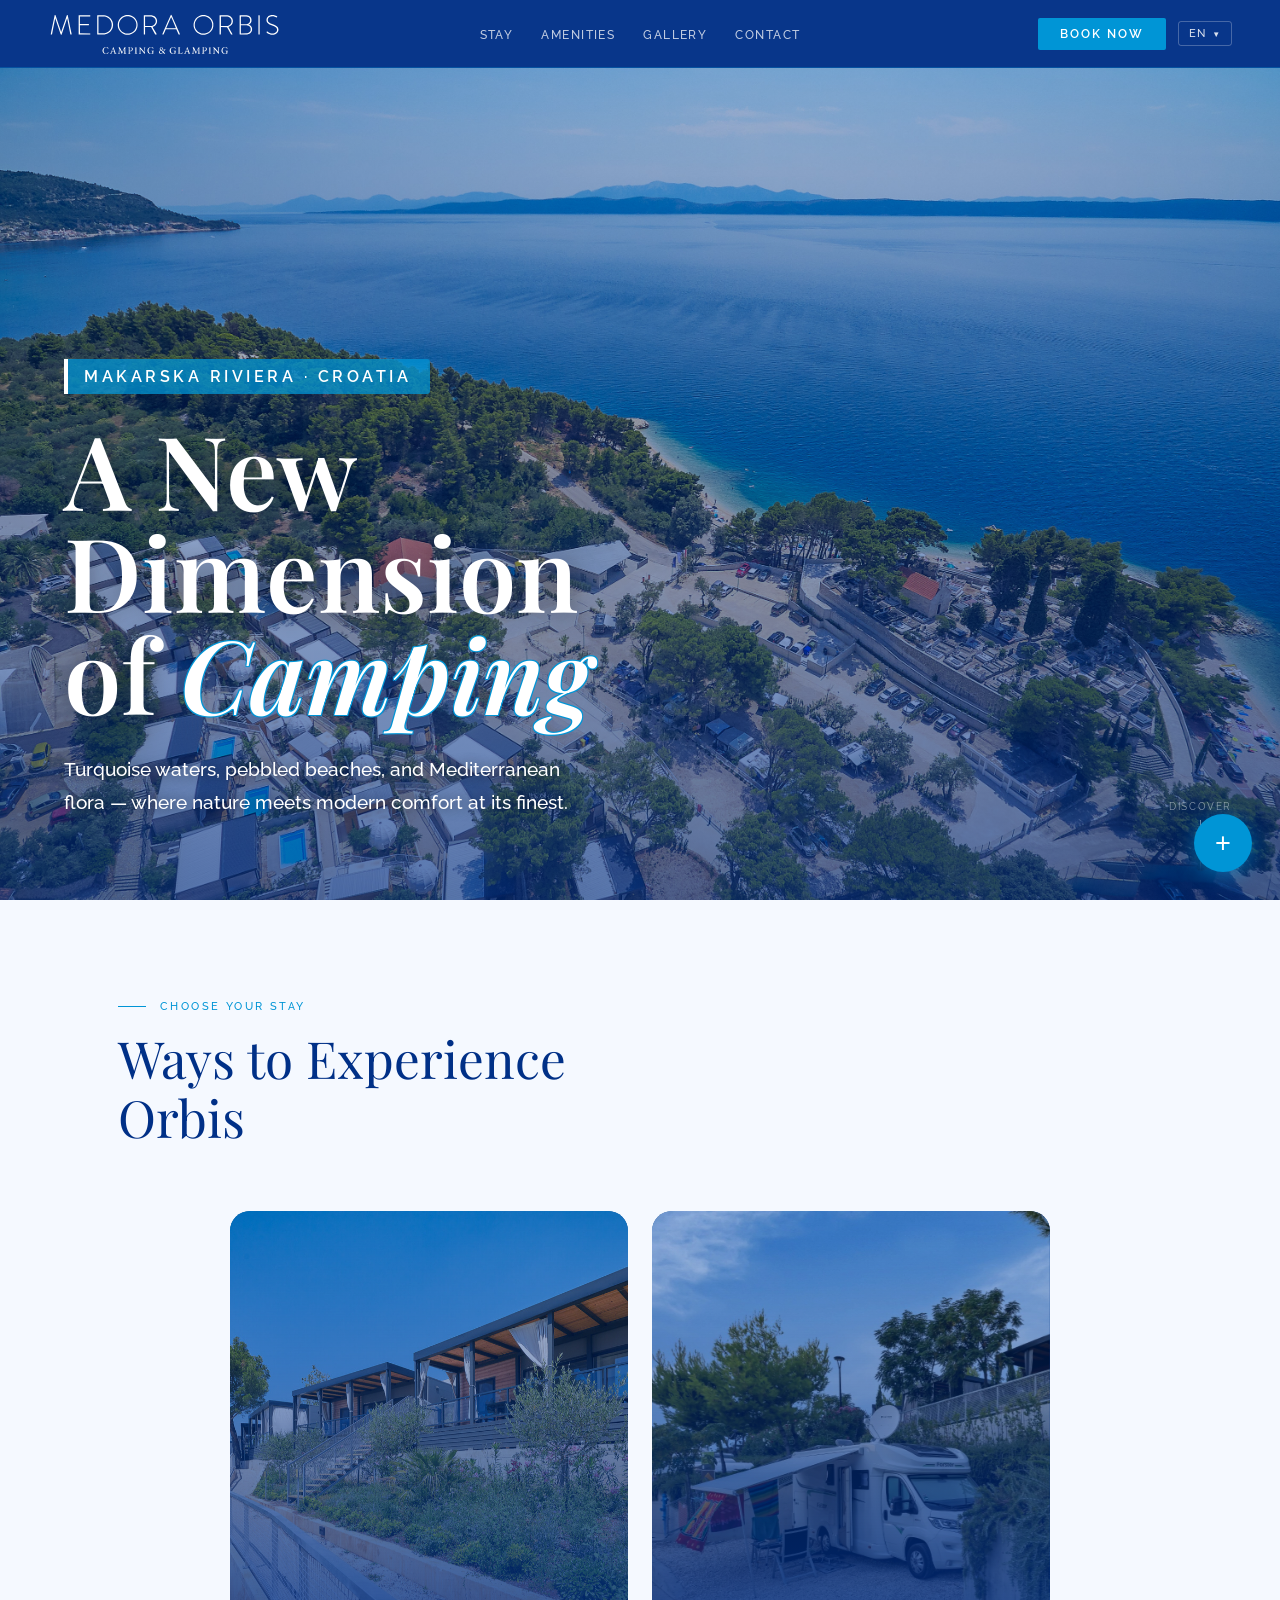
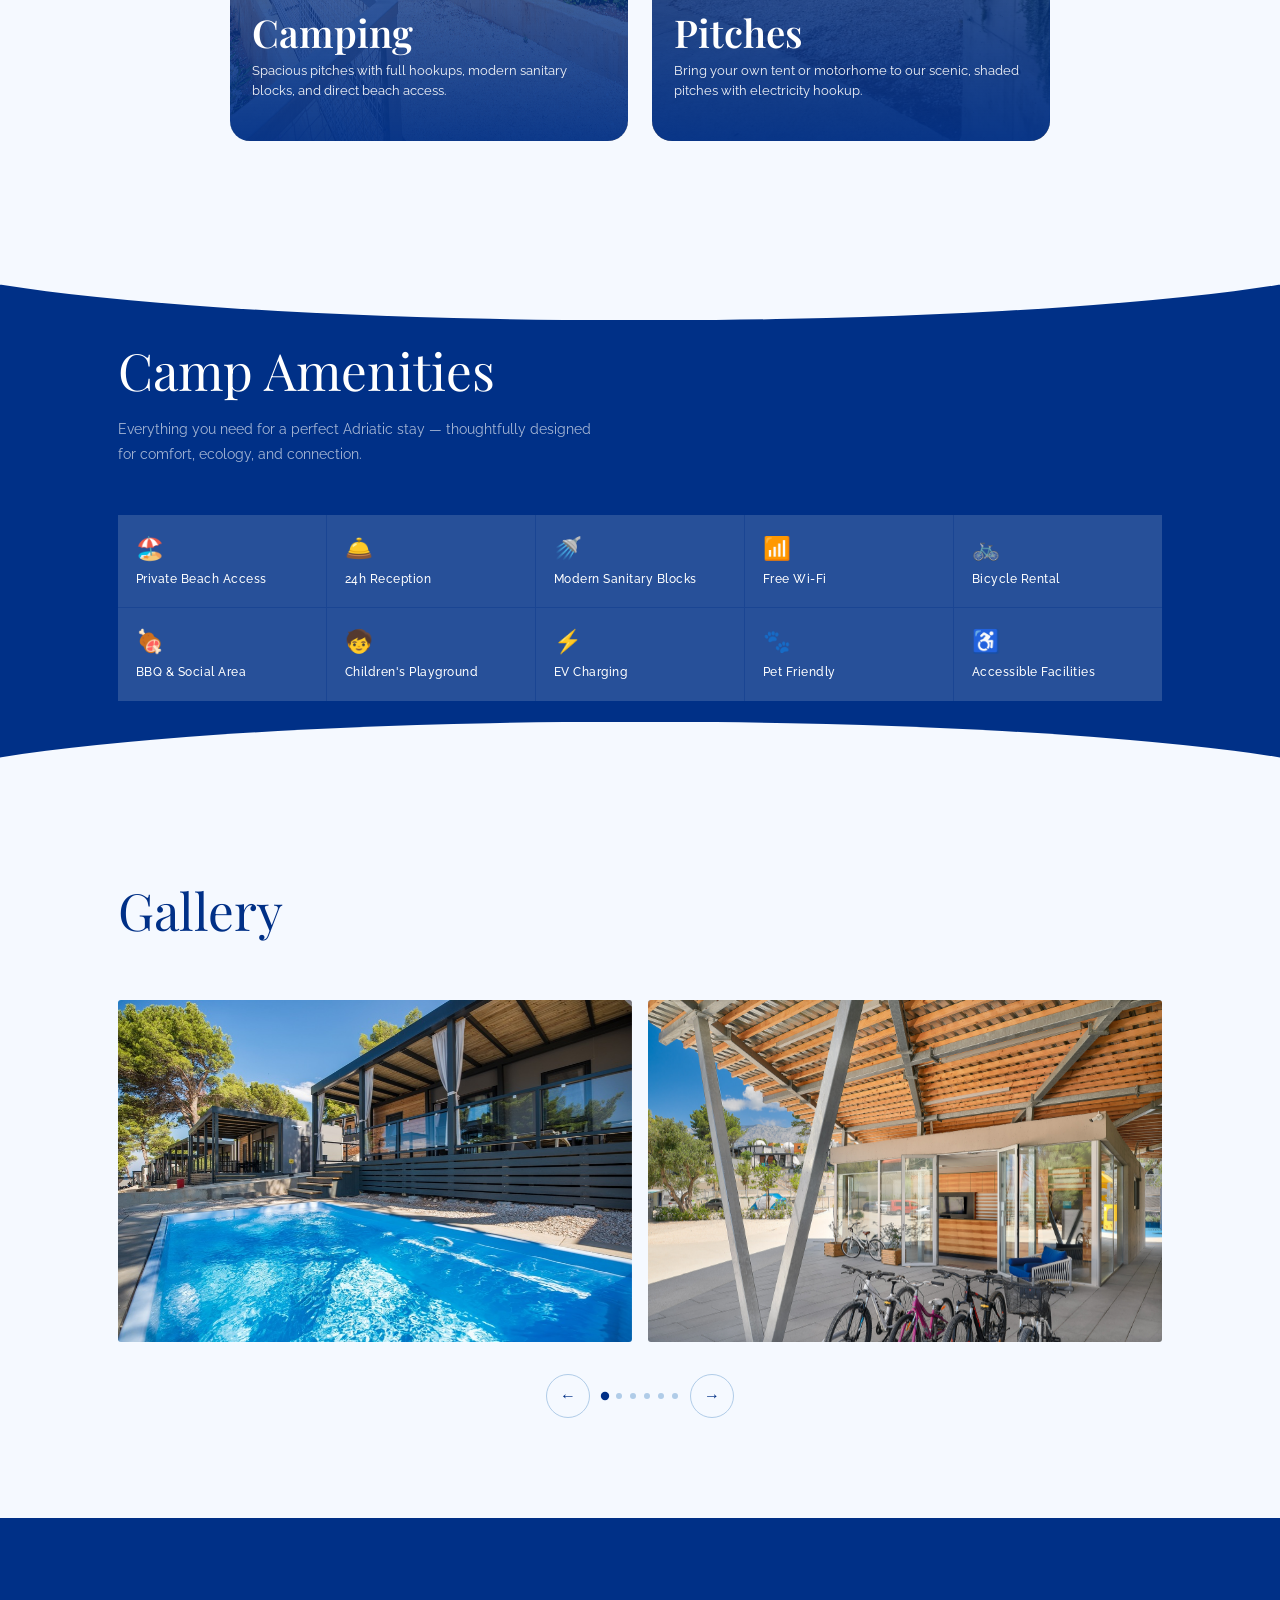
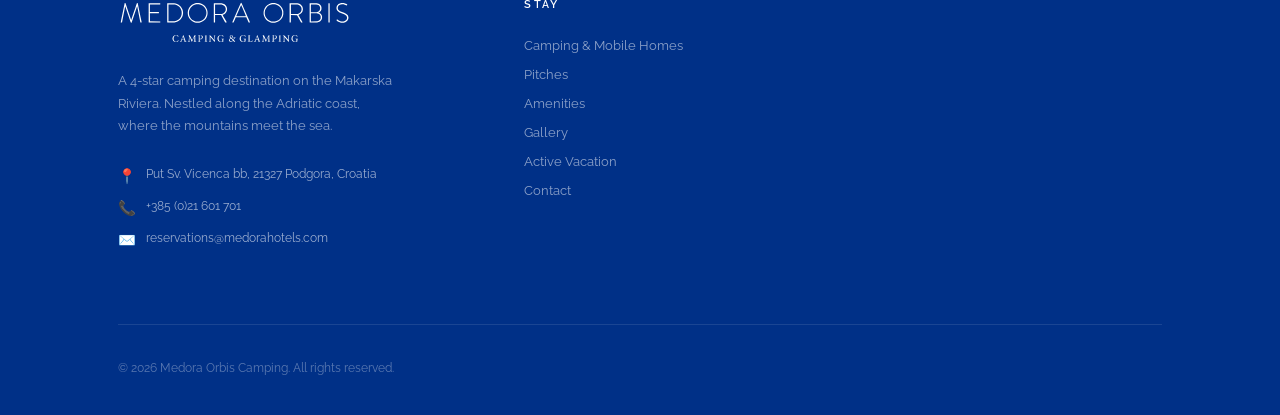
==== index.html @ 996d93a2 "final 6.6" ====
<!DOCTYPE html>
<html lang="en">
<head>
<meta charset="UTF-8">
<meta name="viewport" content="width=device-width, initial-scale=1.0">
<meta name="description" content="4-star campsite on the Makarska Riviera, Podgora, Croatia. Beach access, modern facilities and stunning Adriatic views.">
<link rel="icon" href="favicon.ico" type="image/x-icon">
<title>Medora Orbis Camping 4★</title>
<link rel="preconnect" href="https://fonts.googleapis.com">
<link href="https://fonts.googleapis.com/css2?family=Playfair+Display:ital,wght@0,400;0,600;1,400;1,600&family=Raleway:wght@300;400;500;600&display=swap" rel="stylesheet">
<style>
:root{--lb:#0095d6;--cb:#003087;--ww:#f5f9ff;}
*,*::before,*::after{box-sizing:border-box;margin:0;padding:0;}
html{scroll-behavior:smooth;}
body{font-family:'Raleway',sans-serif;background:var(--ww);color:var(--cb);overflow-x:hidden;}
nav{position:fixed;top:0;left:0;right:0;z-index:100;background:rgba(0,48,135,.97);backdrop-filter:blur(12px);display:flex;align-items:center;justify-content:space-between;padding:0 48px;height:68px;border-bottom:1px solid rgba(0,149,214,.3);}
.nav-logo{text-decoration:none;display:flex;align-items:center;}.nav-logo-img{height:48px;width:auto;display:block;filter:brightness(0) invert(1);}
@media(max-width:768px){.nav-logo-img{height:36px;}}

.nav-links{display:flex;gap:28px;list-style:none;position:absolute;left:50%;transform:translateX(-50%);}
.nav-links a{font-size:.75rem;font-weight:500;letter-spacing:.12em;text-transform:uppercase;color:rgba(255,255,255,.75);text-decoration:none;transition:color .2s;}
.nav-links a:hover{color:#fff;}
.nav-right{display:flex;align-items:center;gap:12px;}
.btn-book{background:var(--lb);color:#fff;font-family:'Raleway',sans-serif;font-size:.72rem;font-weight:600;letter-spacing:.18em;text-transform:uppercase;border:none;padding:9px 22px;border-radius:2px;cursor:pointer;transition:background .2s;text-decoration:none;display:inline-block;}
.btn-book:hover{background:#007ab5;}
.lang-drop{position:relative;}
.lang-btn{display:flex;align-items:center;gap:6px;background:none;border:1px solid rgba(255,255,255,.25);color:rgba(255,255,255,.85);font-family:'Raleway',sans-serif;font-size:11px;font-weight:500;letter-spacing:.08em;padding:5px 10px;border-radius:3px;cursor:pointer;transition:all .2s;}
.lang-btn:hover,.lang-drop.open .lang-btn{background:rgba(0,149,214,.2);border-color:rgba(0,149,214,.6);color:#fff;}
.lang-btn .arrow{font-size:8px;transition:transform .2s;display:inline-block;}
.lang-drop.open .lang-btn .arrow{transform:rotate(180deg);}
.lang-menu{position:absolute;top:calc(100% + 8px);right:0;background:rgba(0,48,135,.98);border:1px solid rgba(0,149,214,.25);border-radius:4px;min-width:100px;overflow:hidden;opacity:0;pointer-events:none;transform:translateY(-6px);transition:opacity .2s,transform .2s;z-index:200;}
.lang-drop.open .lang-menu{opacity:1;pointer-events:all;transform:translateY(0);}
.lang-opt{display:block;width:100%;padding:9px 14px;background:none;border:none;color:rgba(255,255,255,.7);font-family:'Raleway',sans-serif;font-size:12px;cursor:pointer;text-align:left;letter-spacing:.06em;}
.lang-opt:hover{background:rgba(0,149,214,.15);color:#fff;}
.lang-opt.active{color:#fff;font-weight:600;}
.hero{position:relative;height:calc(100vh - 68px);min-height:500px;margin-top:68px;overflow:hidden;display:flex;align-items:flex-end;padding-bottom:80px;}
.hero-bg{position:absolute;inset:0;background:linear-gradient(to bottom,rgba(0,48,135,.2),rgba(0,48,135,.65)),url('images/hero.jpg') center/cover no-repeat;}
.hero-content{position:relative;max-width:900px;padding:0 64px;}
.hero-tag{display:inline-block;font-size:1rem;font-weight:600;letter-spacing:.22em;text-transform:uppercase;color:#fff;margin-bottom:24px;background:rgba(0,149,214,.75);padding:8px 18px 8px 16px;border-left:4px solid #fff;border-radius:0 3px 3px 0;text-shadow:none;}
.hero h1{font-family:'Playfair Display',serif;font-size:clamp(3.8rem,8vw,7.5rem);font-weight:600;line-height:1.0;color:#fff;margin-bottom:28px;text-shadow:0 2px 24px rgba(0,0,0,.4);}
.hero h1 em{font-style:italic;color:#fff;-webkit-text-stroke:0;text-shadow:-1px -1px 0 #0095d6,1px -1px 0 #0095d6,-1px 1px 0 #0095d6,1px 1px 0 #0095d6;}
.hero-sub{font-size:1.2rem;font-weight:500;color:#fff;max-width:520px;line-height:1.75;text-shadow:0 1px 12px rgba(0,0,0,.5);}
.scroll-hint{position:absolute;bottom:28px;right:48px;display:flex;flex-direction:column;align-items:center;gap:8px;color:rgba(255,255,255,.5);font-size:.62rem;letter-spacing:.16em;text-transform:uppercase;}
.scroll-hint::after{content:'';width:1px;height:52px;background:linear-gradient(to bottom,rgba(255,255,255,.5),transparent);animation:sl 1.8s ease-in-out infinite;}
@keyframes sl{0%,100%{opacity:.5;}50%{opacity:1;}}
section{padding:100px 0;}
.container{max-width:1140px;margin:0 auto;padding:0 48px;}
.sec-lbl{font-size:.68rem;font-weight:500;letter-spacing:.22em;text-transform:uppercase;color:var(--lb);margin-bottom:16px;display:flex;align-items:center;gap:14px;}
.sec-lbl::before{content:'';width:28px;height:1px;background:var(--lb);flex-shrink:0;}
.sec-title{font-family:'Playfair Display',serif;font-size:clamp(2rem,4vw,3.2rem);font-weight:300;line-height:1.15;color:var(--cb);margin-bottom:12px;}
.options-section{background:var(--ww);}
.options-intro{max-width:520px;margin-bottom:64px;}
.options-grid{display:grid;grid-template-columns:repeat(2,1fr);gap:24px;max-width:820px;margin:0 auto;}
.option-card{position:relative;aspect-ratio:3/4;overflow:hidden;cursor:pointer;text-decoration:none;display:block;border-radius:20px;background:linear-gradient(145deg,#1a4a8a,#003087);}
.option-card img{width:100%;height:100%;object-fit:cover;transition:transform .7s;display:block;position:absolute;inset:0;transform:translateZ(0);will-change:transform;-webkit-backface-visibility:hidden;backface-visibility:hidden;image-rendering:auto;}
.option-card:hover img{transform:scale(1.06);}
.option-overlay{position:absolute;inset:0;background:linear-gradient(to top,rgba(0,48,135,.95) 0%,rgba(0,48,135,.6) 50%,rgba(0,48,135,.2) 100%);display:flex;flex-direction:column;justify-content:flex-end;padding:28px 22px;border-radius:20px;}
.option-card:hover .option-overlay{background:linear-gradient(to top,rgba(0,48,135,.96) 0%,rgba(0,48,135,.55) 55%,rgba(0,48,135,.2) 100%);}
.option-name{font-family:'Playfair Display',serif;font-size:clamp(1.6rem,5vw,2.4rem);font-weight:600;color:#fff;line-height:1.1;margin-bottom:8px;}
.option-desc{font-size:clamp(.75rem,.82rem + .1vw,.82rem);font-weight:400;color:rgba(255,255,255,.95);line-height:1.5;margin-bottom:0;}
.option-link{display:inline-flex;align-items:center;gap:10px;font-size:.68rem;font-weight:600;letter-spacing:.16em;text-transform:uppercase;color:var(--lb);transform:translateY(6px);opacity:0;transition:opacity .3s,transform .3s;}
.option-link::after{content:'→';}
.option-card:hover .option-link{opacity:1;transform:translateY(0);}
.am-sec{background:var(--cb);position:relative;overflow:hidden;padding:100px 0;}
.am-sec::before{content:'';position:absolute;top:-1px;left:0;right:0;height:80px;background:var(--ww);clip-path:ellipse(60% 100% at 50% 0%);}
.am-sec::after{content:'';position:absolute;bottom:-1px;left:0;right:0;height:80px;background:var(--ww);clip-path:ellipse(60% 100% at 50% 100%);}
.am-inner{position:relative;z-index:1;}
.am-inner .sec-lbl{color:var(--lb);}
.am-inner .sec-lbl::before{background:var(--lb);}
.am-inner .sec-title{color:#fff;}
.am-lead{font-size:.9rem;color:rgba(255,255,255,.65);line-height:1.75;max-width:480px;margin-top:16px;margin-bottom:48px;}
.am-grid{display:grid;grid-template-columns:repeat(5,1fr);gap:1px;background:rgba(255,255,255,.1);}
.am-item{background:rgba(255,255,255,.06);padding:20px 18px;display:flex;flex-direction:column;gap:8px;transition:background .2s;}
.am-item:hover{background:rgba(255,255,255,.12);}
.am-icon{font-size:1.4rem;}
.am-name{font-size:.78rem;font-weight:500;color:#fff;letter-spacing:.04em;line-height:1.4;}
.am-detail{font-size:.68rem;color:rgba(255,255,255,.5);line-height:1.5;}
.gal-sec{background:var(--ww);padding-top:80px;}
.gal-header{display:flex;align-items:flex-end;justify-content:space-between;margin-bottom:48px;}
.btn-gal{display:inline-flex;align-items:center;gap:10px;font-size:.72rem;font-weight:500;letter-spacing:.14em;text-transform:uppercase;color:var(--lb);text-decoration:none;border-bottom:1px solid var(--lb);padding-bottom:4px;transition:color .2s,border-color .2s;white-space:nowrap;}
.btn-gal:hover{color:var(--cb);border-color:var(--cb);}
.car-outer{position:relative;}
.car-wrap{overflow:hidden;cursor:grab;user-select:none;}
.car-wrap.dragging{cursor:grabbing;}
.car-track{display:flex;gap:16px;transition:transform .55s cubic-bezier(.25,.46,.45,.94);}
.car-track.no-tr{transition:none;}
@media(max-width:900px){.car-wrap{overflow-x:auto;overflow-y:hidden;scroll-snap-type:x mandatory;-webkit-overflow-scrolling:touch;scrollbar-width:none;cursor:default;}.car-wrap::-webkit-scrollbar{display:none;}.car-track{transform:none!important;transition:none!important;}.car-slide{scroll-snap-align:start;scroll-snap-stop:always;}}
.car-slide{flex:0 0 calc(50% - 8px);aspect-ratio:3/2;overflow:hidden;border-radius:3px;cursor:pointer;position:relative;flex-shrink:0;transform:translateZ(0);-webkit-backface-visibility:hidden;}
.car-slide img{width:100%;height:100%;object-fit:cover;display:block;transition:transform .5s;pointer-events:none;transform:translateZ(0);will-change:transform;-webkit-backface-visibility:hidden;backface-visibility:hidden;image-rendering:auto;}
.car-slide:hover img{transform:scale(1.05);}
.slide-hover{position:absolute;inset:0;background:rgba(0,48,135,.4);display:flex;align-items:center;justify-content:center;opacity:0;transition:opacity .3s;}
.slide-hover-icon{width:52px;height:52px;border-radius:50%;background:rgba(255,255,255,.15);border:1px solid rgba(255,255,255,.4);display:flex;align-items:center;justify-content:center;font-size:1.5rem;color:#fff;}
.car-slide:hover .slide-hover{opacity:1;}
.car-ctrls{display:flex;align-items:center;gap:12px;margin-top:32px;justify-content:center;}
.car-btn{width:44px;height:44px;border-radius:50%;border:1px solid #b0cce8;background:transparent;cursor:pointer;display:flex;align-items:center;justify-content:center;font-size:1rem;color:var(--cb);transition:background .2s,border-color .2s;}
.car-btn:hover{background:var(--cb);color:#fff;border-color:var(--cb);}
.car-dots{display:flex;gap:8px;align-items:center;}
.car-dot{width:6px;height:6px;border-radius:50%;background:#b0cce8;border:none;cursor:pointer;transition:background .2s,transform .2s;padding:0;}
.car-dot.active{background:var(--cb);transform:scale(1.4);}
.lightbox{position:fixed;inset:0;z-index:300;background:rgba(5,15,40,.96);display:flex;align-items:center;justify-content:center;opacity:0;pointer-events:none;transition:opacity .3s;}
.lightbox.open{opacity:1;pointer-events:all;}
.lb-img{max-width:90vw;max-height:88vh;object-fit:contain;border-radius:3px;display:block;transform:scale(.95);transition:transform .3s;}
.lightbox.open .lb-img{transform:scale(1);}
.lb-close{position:absolute;top:24px;right:28px;background:none;border:none;color:rgba(255,255,255,.7);font-size:2rem;cursor:pointer;line-height:1;transition:color .2s;z-index:1;}
.lb-close:hover{color:#fff;}
.lb-nav{position:fixed;top:0;left:0;right:0;z-index:100;background:rgba(0,48,135,.97);backdrop-filter:blur(12px);display:flex;align-items:center;justify-content:space-between;padding:0 48px;height:68px;border-bottom:1px solid rgba(0,149,214,.3);}
.lb-nav:hover{background:rgba(255,255,255,.2);}
.lb-prev{left:24px;}
.lb-next{right:24px;}
footer{background:var(--cb);color:rgba(255,255,255,.65);padding:80px 0 40px;}
.f-grid{display:grid;grid-template-columns:2fr 1fr 1fr 1fr;gap:56px;margin-bottom:64px;}
.f-brand .nav-logo{display:inline-block;margin-bottom:20px;}
.f-about{font-size:.8rem;line-height:1.75;color:rgba(255,255,255,.55);margin-bottom:28px;max-width:280px;}
.f-contact{display:flex;align-items:flex-start;gap:10px;font-size:.78rem;color:rgba(255,255,255,.6);margin-bottom:10px;line-height:1.5;}
.f-contact span{color:var(--lb);font-size:.9rem;}
.f-col-title{font-size:.68rem;font-weight:600;letter-spacing:.2em;text-transform:uppercase;color:#fff;margin-bottom:24px;}
.f-links{list-style:none;display:flex;flex-direction:column;gap:10px;}
.f-links a{font-size:.8rem;color:rgba(255,255,255,.55);text-decoration:none;transition:color .2s;}
.f-links a:hover{color:#fff;}
.f-divider{border:none;border-top:1px solid rgba(255,255,255,.1);margin-bottom:36px;}
.f-bottom{display:flex;align-items:center;justify-content:space-between;flex-wrap:wrap;gap:16px;}
.f-bottom p{font-size:.72rem;color:rgba(255,255,255,.35);}
.f-rating{display:flex;align-items:center;gap:8px;font-size:.72rem;color:rgba(255,255,255,.4);}
.f-rating .stars{color:var(--lb);letter-spacing:2px;}
@media(max-width:900px){nav{padding:0 24px;}.nav-links{display:none;}.hero-content{padding:0 32px;}.container{padding:0 24px;}.options-grid{grid-template-columns:1fr;gap:12px;}.option-card{aspect-ratio:4/3;}.option-overlay{padding:20px 18px;}.option-name{font-size:1.8rem;margin-bottom:6px;}.option-desc{font-size:.78rem;line-height:1.45;}.am-grid{grid-template-columns:repeat(2,1fr);}.f-grid{grid-template-columns:1fr 1fr;gap:40px;}.car-slide{flex:0 0 calc(50% - 8px);}}
@media(max-width:600px){.am-grid{grid-template-columns:repeat(2,1fr);}.f-grid{grid-template-columns:1fr;}.car-slide{flex:0 0 calc(100% - 0px);scroll-snap-align:start;}.gal-header{flex-direction:column;align-items:flex-start;gap:16px;}}
.fab-wrap{position:fixed;bottom:28px;right:28px;z-index:9999;display:flex;flex-direction:column;align-items:flex-end;gap:12px;}
.fab-actions{display:flex;flex-direction:column;gap:10px;align-items:flex-end;opacity:0;pointer-events:none;transform:translateY(10px);transition:opacity .25s,transform .25s;}
.fab-wrap.open .fab-actions{opacity:1;pointer-events:all;transform:translateY(0);}
.fab-action{display:flex;align-items:center;gap:10px;text-decoration:none;}
.fab-action-label{background:rgba(0,48,135,.95);color:#fff;font-family:'Raleway',sans-serif;font-size:.75rem;font-weight:500;letter-spacing:.06em;padding:7px 16px;border-radius:20px;white-space:nowrap;box-shadow:0 2px 12px rgba(0,0,0,.25);}
.fab-action-icon{width:46px;height:46px;border-radius:50%;display:flex;align-items:center;justify-content:center;font-size:1.2rem;box-shadow:0 2px 12px rgba(0,0,0,.3);flex-shrink:0;}
.fab-main{width:58px;height:58px;border-radius:50%;background:#0095d6;color:#fff;border:none;font-size:1.7rem;line-height:1;display:flex;align-items:center;justify-content:center;box-shadow:0 4px 20px rgba(0,149,214,.55);cursor:pointer;transition:background .2s,transform .2s;}
.fab-wrap.open .fab-main{background:#003087;transform:rotate(45deg);}
@media(max-width:480px){
  nav{padding:0 12px;height:52px;}
  .nav-logo-img{height:28px;}
  .btn-book-nav{font-size:.6rem;padding:6px 10px;letter-spacing:.06em;}
  .lang-btn{font-size:10px;padding:4px 6px;gap:4px;}
  .page-hero{margin-top:52px;}
  .option-card{aspect-ratio:3/2;}
  .option-overlay{padding:16px 14px;}
  .option-name{font-size:1.5rem;}
  .option-desc{font-size:.74rem;}
}
</style>
</head>
<body>

<nav>
  <a href="#" class="nav-logo"><img src="logo_cropped.svg" alt="Medora Orbis" class="nav-logo-img"></a>
  <ul class="nav-links">
    <li><a href="#options">Stay</a></li>
    <li><a href="#amenities">Amenities</a></li>
    <li><a href="#gallery">Gallery</a></li>
    <li><a href="contact.html">Contact</a></li>
  </ul>
  <div class="nav-right">
    <a href="#" target="_blank" class="btn-book" id="el-bookNow">Book Now</a>
    <div class="lang-drop" id="langDrop">
      <button class="lang-btn" id="langBtn">
        <span id="langCode">EN</span>
        <span class="arrow">▼</span>
      </button>
      <div class="lang-menu" id="langMenu"></div>
    </div>
  </div>
</nav>

<div class="hero">
  <div class="hero-bg"></div>
  <div class="hero-content">
    <div class="hero-tag" id="hero-tag">Makarska Riviera · Croatia</div>
    <h1 id="hero-h1">A New Dimension<br>of <em>Camping</em></h1>
    <p class="hero-sub" id="hero-sub">Turquoise waters, pebbled beaches, and Mediterranean flora — where nature meets modern comfort at its finest.</p>
  </div>
  <div class="scroll-hint" id="scroll-hint">Discover</div>
</div>

<section class="options-section" id="options">
  <div class="container">
    <div class="options-intro">
      <div class="sec-lbl" id="opt-label">Choose Your Stay</div>
      <h2 class="sec-title" id="opt-title">Ways to Experience Orbis</h2>
    </div>
    <div class="options-grid">
      <a href="camping.html" class="option-card">
        <img src="images/camping-card.jpg" alt="Camping" onerror="this.remove();">
        <div class="option-overlay">
          <div class="option-name" data-key="opt1-name">Camping</div>
          <div class="option-desc" data-key="opt1-desc">Spacious pitches with full hookups, modern sanitary blocks, and direct beach access.</div>
          <span class="option-link" data-key="explore">Explore</span>
        </div>
      </a>
      <a href="pitches_page.html" class="option-card">
        <img src="images/pitches-card.jpg" alt="Pitches" onerror="this.remove();">
        <div class="option-overlay">
          <div class="option-name" data-key="opt3-name">Pitches</div>
          <div class="option-desc" data-key="opt3-desc">Bring your own tent or motorhome to our scenic, shaded pitches with electricity hookup.</div>
          <span class="option-link" data-key="explore">Explore</span>
        </div>
      </a>
    </div>
  </div>
</section>

<section class="am-sec" id="amenities">
  <div class="container am-inner">
    <h2 class="sec-title" id="am-title">Camp Amenities</h2>
    <p class="am-lead" id="am-lead">Everything you need for a perfect Adriatic stay — thoughtfully designed for comfort, ecology, and connection.</p>
    <div class="am-grid">
      <div class="am-item"><div class="am-icon">🏖️</div><div class="am-name" data-key="am1">Private Beach Access</div></div>
      <div class="am-item"><div class="am-icon">🛎️</div><div class="am-name" data-key="am2">24h Reception</div></div>
      <div class="am-item"><div class="am-icon">🚿</div><div class="am-name" data-key="am3">Modern Sanitary Blocks</div></div>
      <div class="am-item"><div class="am-icon">📶</div><div class="am-name" data-key="am4">Free Wi-Fi</div></div>
      <div class="am-item"><div class="am-icon">🚲</div><div class="am-name" data-key="am5">Bicycle Rental</div></div>
      <div class="am-item"><div class="am-icon">🍖</div><div class="am-name" data-key="am7">BBQ &amp; Social Area</div></div>
      <div class="am-item"><div class="am-icon">🧒</div><div class="am-name" data-key="am8">Children's Playground</div></div>
      <div class="am-item"><div class="am-icon">⚡</div><div class="am-name" data-key="am9">EV Charging</div></div>
      <div class="am-item"><div class="am-icon">🐾</div><div class="am-name" data-key="am10">Pet Friendly</div></div>
      <div class="am-item"><div class="am-icon">♿</div><div class="am-name" data-key="am11">Accessible Facilities</div></div>
    </div>
  </div>
</section>

<section class="gal-sec" id="gallery">
  <div class="container">
    <div class="gal-header">
      <div>
        <h2 class="sec-title" id="gal-title">Gallery</h2>
      </div>
    </div>
    <div class="car-outer">
      <div class="car-wrap" id="carWrap">
        <div class="car-track" id="carTrack">
          <div class="car-slide"><img src="images/gallery1.jpg" alt="Gallery 1" onerror="this.style.visibility='hidden';"><div class="slide-hover"><div class="slide-hover-icon">+</div></div></div>
          <div class="car-slide"><img src="images/gallery2.jpg" alt="Gallery 2" onerror="this.style.visibility='hidden';"><div class="slide-hover"><div class="slide-hover-icon">+</div></div></div>
          <div class="car-slide"><img src="images/gallery3.jpg" alt="Gallery 3" onerror="this.style.visibility='hidden';"><div class="slide-hover"><div class="slide-hover-icon">+</div></div></div>
          <div class="car-slide"><img src="images/gallery4.jpg" alt="Gallery 4" onerror="this.style.visibility='hidden';"><div class="slide-hover"><div class="slide-hover-icon">+</div></div></div>
          <div class="car-slide"><img src="images/gallery5.jpg" alt="Gallery 5" onerror="this.style.visibility='hidden';"><div class="slide-hover"><div class="slide-hover-icon">+</div></div></div>
          <div class="car-slide"><img src="images/gallery6.jpg" alt="Gallery 6" onerror="this.style.visibility='hidden';"><div class="slide-hover"><div class="slide-hover-icon">+</div></div></div>
          <div class="car-slide"><img src="images/gallery7.jpg" alt="Gallery 7" onerror="this.style.visibility='hidden';"><div class="slide-hover"><div class="slide-hover-icon">+</div></div></div>
        </div>
      </div>
      <div class="car-ctrls">
        <button class="car-btn" id="prevBtn">←</button>
        <div class="car-dots" id="carDots"></div>
        <button class="car-btn" id="nextBtn">→</button>
      </div>
    </div>
  </div>
</section>

<div class="lightbox" id="lightbox">
  <button class="lb-close" id="lbClose">×</button>
  <button class="lb-nav lb-prev" id="lbPrev">←</button>
  <img class="lb-img" id="lbImg" src="" alt="">
  <button class="lb-nav lb-next" id="lbNext">→</button>
</div>

<footer>
  <div class="container">
    <div class="f-grid">
      <div class="f-brand">
        <a href="#" class="nav-logo"><img src="logo_cropped.svg" alt="Medora Orbis" class="nav-logo-img"></a>
        <p class="f-about" id="footer-about">A 4-star camping destination on the Makarska Riviera. Nestled along the Adriatic coast, where the mountains meet the sea.</p>
        <div class="f-contact"><span>📍</span> Put Sv. Vicenca bb, 21327 Podgora, Croatia</div>
        <div class="f-contact"><span>📞</span> <a href="tel:+38521601701" style="color:inherit;text-decoration:none;">+385 (0)21 601 701</a></div>
        <div class="f-contact"><span>✉️</span> <a href="mailto:reservations@medorahotels.com" style="color:inherit;text-decoration:none;">reservations@medorahotels.com</a></div>
      </div>
      <div>
        <div class="f-col-title" id="fc1-title">Stay</div>
        <ul class="f-links">
          <li><a href="camping.html" data-key="fc1-1">Camping &amp; Mobile Homes</a></li>
          <li><a href="pitches_page.html" data-key="fc1-3">Pitches</a></li>
          <li><a href="index.html#amenities" data-key="fc2-1">Amenities</a></li>
          <li><a href="index.html#gallery" data-key="fc2-2">Gallery</a></li>
          <li><a href="active-vacation.html" data-key="fc2-4">Active Vacation</a></li>
          <li><a href="contact.html" data-key="fc3-2">Contact</a></li>
        </ul>
      </div>
    </div>
    <hr class="f-divider">
    <div class="f-bottom">
      <p id="footer-copy">© 2026 Medora Orbis Camping. All rights reserved.</p>
    </div>
  </div>
</footer>

<script>
var T = {
  EN:{'hero-tag':'Makarska Riviera · Croatia','hero-h1':'A New Dimension<br>of <em>Camping</em>','hero-sub':'Turquoise waters, pebbled beaches, and Mediterranean flora — where nature meets modern comfort at its finest.','scroll-hint':'Discover','opt-label':'Choose Your Stay','opt-title':'Ways to Experience Orbis','opt1-name':'Camping','opt1-desc':'Spacious pitches with full hookups, modern sanitary blocks, and direct beach access.','opt3-name':'Pitches','opt3-desc':'Bring your own tent or motorhome to our scenic, shaded pitches with electricity hookup.','explore':'Explore','am-title':'Camp Amenities','am-lead':'Everything you need for a perfect Adriatic stay — thoughtfully designed for comfort, ecology, and connection.','am1':'Private Beach Access','am1d':'Direct access to pristine pebble beach on the Makarska Riviera','am2':'24h Reception','am2d':'Round-the-clock front desk and security on the campsite','am3':'Modern Sanitary Blocks','am3d':'Fully renovated, clean facilities with hot water always available','am4':'Free Wi-Fi','am4d':'High-speed internet access throughout the entire campsite','am5':'Bicycle Rental','am5d':'Explore Podgora and the coast at your own pace','am6':'Eco Standards','am6d':'Waste separation, solar collectors, and eco irrigation systems','am7':'BBQ & Social Area','am7d':'Covered communal space with barbecue and large shared tables','am8':"Children's Playground",'am8d':'Safe, shaded play area for little adventurers','am9':'EV Charging','am9d':'On-site electric vehicle charging station available','am10':'Pet Friendly','am10d':'Designated pet-welcome area within the campsite','am11':'Accessible Facilities','am11d':'Partially adapted for guests with special needs','am12':'Wellness & Spa','am12d':'Access to whirlpool, sauna & massage at nearby Hotel Medora Auri','star-strong':'4-Star Certified Campsite','star-sub':'1.3 ha · 77 units · 260 guests capacity · Podgora, Croatia','offer-badge':'Limited Availability','offer-label':'Exclusive Deal','offer-title':'Spring<br><em>Special Offer</em>','offer-desc':'Book your stay this spring and enjoy lunch included in the price — fresh local flavours, served daily at our restaurant with a sea view.','perk1':'Lunch Included','perk2':'Free Wi-Fi','perk3':'Beach Access','perk4':'Flexible Cancellation','offer-cta':'View Offer →','gal-label':'Visual Journey','gal-title':'Gallery','gal-btn':'View Full Gallery →','footer-about':'A 4-star camping destination on the Makarska Riviera. Nestled along the Adriatic coast, where the mountains meet the sea.','fc1-title':'Stay','fc1-1':'Camping & Mobile Homes','fc1-3':'Pitches','fc1-4':'Book Now','fc2-title':'Explore','fc2-1':'Amenities','fc2-2':'Photo Gallery','fc2-3':'Beach & Sea','fc2-4':'Active Vacation','fc2-5':'Excursions','fc3-title':'Information','fc3-1':'Map & Directions','fc3-2':'Contact','fc3-3':'About Podgora','fc3-4':'Food & Drinks','fc3-5':'Climate','footer-copy':'© 2026 Medora Orbis Camping. All rights reserved.','footer-stars-text':'4-Star Certified · Makarska Riviera','el-bookNow':'Book Now'},
  HR:{'hero-tag':'Makarska rivijera · Hrvatska','hero-h1':'Nova Dimenzija<br><em>Kampiranja</em>','hero-sub':'Tirkizne vode, šljunčane plaže i mediteranska flora — gdje se priroda susreće s modernom udobnošću.','scroll-hint':'Istražite','opt-label':'Odaberite smještaj','opt-title':'Načini doživljaja Orbisa','opt1-name':'Kampiranje','opt1-desc':'Prostrane parcele s priključcima, moderni sanitarni čvorovi i izravni pristup plaži.','opt3-name':'Parcele','opt3-desc':'Donesite vlastiti šator ili kamp-prikolicu na naše slikovite, sjenovite parcele.','explore':'Istraži','am-title':'Sadržaji kampa','am-lead':'Sve što trebate za savršen odmor na Jadranu.','am1':'Privatna plaža','am1d':'Izravni pristup šljunčanoj plaži na Makarskoj rivijeri','am2':'Recepcija 24h','am2d':'Non-stop recepcija i osiguranje','am3':'Moderni sanitarni čvorovi','am3d':'Obnovljeni s toplom vodom uvijek dostupnom','am4':'Besplatni Wi-Fi','am4d':'Brzi internet po cijelom kampu','am5':'Iznajmljivanje bicikala','am5d':'Istražite Podgoru i obalu vlastitim tempom','am6':'Eko standardi','am6d':'Odvajanje otpada i solarni kolektori','am7':'Roštilj i društveni prostor','am7d':'Natkriveni prostor s roštiljem','am8':'Dječje igralište','am8d':'Sigurno igralište za male istraživače','am9':'Punjenje e-vozila','am9d':'Stanica za punjenje e-vozila','am10':'Ljubimci dobrodošli','am10d':'Označeno područje za kućne ljubimce','am11':'Pristupačni sadržaji','am11d':'Djelomično prilagođeno za goste s posebnim potrebama','am12':'Wellness & Spa','am12d':'Pristup jacuzziju i sauni u Hotelu Medora Auri','star-strong':'Kamp s 4 zvjezdice','star-sub':'1,3 ha · 77 jedinica · 260 gostiju · Podgora, Hrvatska','offer-badge':'Ograničena dostupnost','offer-label':'Ekskluzivna ponuda','offer-title':'Proljetna<br><em>posebna ponuda</em>','offer-desc':'Rezervirajte odmor ovog proljeća i uživajte u ručku uključenom u cijenu.','perk1':'Ručak uključen','perk2':'Besplatni Wi-Fi','perk3':'Pristup plaži','perk4':'Fleksibilni otkaz','offer-cta':'Pogledaj ponudu →','gal-label':'Vizualni doživljaj','gal-title':'Galerija','gal-btn':'Cijela galerija →','footer-about':'Kamp s 4 zvjezdice na Makarskoj rivijeri.','fc1-title':'Smještaj','fc1-1':'Kampiranje i mobilne kućice','fc1-3':'Parcele','fc1-4':'Rezerviraj','fc2-title':'Istraži','fc2-1':'Sadržaji','fc2-2':'Foto galerija','fc2-3':'Plaža i more','fc2-4':'Aktivan odmor','fc2-5':'Izleti','fc3-title':'Informacije','fc3-1':'Karta i upute','fc3-2':'Kontakt','fc3-3':'O Podgori','fc3-4':'Hrana i piće','fc3-5':'Klima','footer-copy':'© 2026 Medora Orbis Camping. Sva prava pridržana.','footer-stars-text':'4 zvjezdice · Makarska rivijera','el-bookNow':'Rezerviraj'},
  DE:{'hero-tag':'Makarska Riviera · Kroatien','hero-h1':'Eine neue Dimension<br>des <em>Campings</em>','hero-sub':'Türkisfarbenes Wasser, Kieselstrände und mediterrane Flora — wo Natur auf modernen Komfort trifft.','scroll-hint':'Entdecken','opt-label':'Wählen Sie Ihren Aufenthalt','opt-title':'Erlebnismöglichkeiten in Orbis','opt1-name':'Camping','opt1-desc':'Geräumige Stellplätze mit Vollausstattung und direktem Strandzugang.','opt3-name':'Stellplätze','opt3-desc':'Bringen Sie Ihr Zelt oder Wohnmobil auf unsere malerischen Stellplätze.','explore':'Entdecken','am-title':'Lagerausstattung','am-lead':'Alles für einen perfekten Adria-Urlaub.','am1':'Privater Strandzugang','am1d':'Direkter Zugang zum Kieselstrand','am2':'24h-Rezeption','am2d':'Rund-um-die-Uhr-Rezeption','am3':'Moderne Sanitäranlagen','am3d':'Renoviert mit stets verfügbarem Warmwasser','am4':'Kostenloses WLAN','am4d':'Schnelles Internet im gesamten Campingplatz','am5':'Fahrradverleih','am5d':'Erkunden Sie die Küste in Ihrem Tempo','am6':'Öko-Standards','am6d':'Mülltrennung und Solarkollektoren','am7':'Grillplatz','am7d':'Überdachter Gemeinschaftsbereich mit Grill','am8':'Kinderspielplatz','am8d':'Sicherer Spielbereich für Kinder','am9':'E-Auto-Laden','am9d':'Ladestation vor Ort','am10':'Haustiere willkommen','am10d':'Ausgewiesener Haustierbereich','am11':'Barrierefreie Einrichtungen','am11d':'Teilweise für besondere Bedürfnisse angepasst','am12':'Wellness & Spa','am12d':'Whirlpool und Sauna im Hotel Medora Auri','star-strong':'4-Sterne zertifizierter Campingplatz','star-sub':'1,3 ha · 77 Einheiten · 260 Gäste · Podgora','offer-badge':'Begrenzte Verfügbarkeit','offer-label':'Exklusives Angebot','offer-title':'Frühjahrs-<br><em>Sonderangebot</em>','offer-desc':'Buchen Sie jetzt und genießen Sie das Mittagessen inklusive — täglich mit Meerblick.','perk1':'Mittagessen inklusive','perk2':'Kostenloses WLAN','perk3':'Strandzugang','perk4':'Flexible Stornierung','offer-cta':'Angebot ansehen →','gal-label':'Visuelle Reise','gal-title':'Galerie','gal-btn':'Vollständige Galerie →','footer-about':'4-Sterne Camping an der Makarska Riviera.','fc1-title':'Unterkunft','fc1-1':'Camping & Mobilheime','fc1-3':'Stellplätze','fc1-4':'Jetzt buchen','fc2-title':'Entdecken','fc2-1':'Ausstattung','fc2-2':'Fotogalerie','fc2-3':'Strand & Meer','fc2-4':'Aktiver Urlaub','fc2-5':'Ausflüge','fc3-title':'Informationen','fc3-1':'Karte & Anfahrt','fc3-2':'Kontakt','fc3-3':'Über Podgora','fc3-4':'Essen & Trinken','fc3-5':'Klima','footer-copy':'© 2026 Medora Orbis Camping. Alle Rechte vorbehalten.','footer-stars-text':'4-Sterne zertifiziert · Makarska Riviera','el-bookNow':'Jetzt buchen'},
  HU:{'hero-tag':'Makarska Riviéra · Horvátország','hero-h1':'A kempingezés<br><em>új dimenziója</em>','hero-sub':'Türkiz vizek, kavicsos strandok — ahol a természet találkozik a modern kényelemmel.','scroll-hint':'Felfedezés','opt-label':'Válassza ki szállását','opt-title':'Az Orbis élményei','opt1-name':'Kemping','opt1-desc':'Tágas parcellák és közvetlen strandhozzáférés.','opt3-name':'Parcellák','opt3-desc':'Hozza saját sátrát vagy lakókocsiját árnyékos parcelláinkra.','explore':'Felfedezés','am-title':'Tábori létesítmények','am-lead':'Minden egy tökéletes Adria-nyaraláshoz.','am1':'Privát strandhozzáférés','am1d':'Közvetlen hozzáférés a kavicsos strandhoz','am2':'24 órás recepció','am2d':'Éjjel-nappal elérhető recepció','am3':'Modern szaniter blokkok','am3d':'Felújítva, meleg vízzel','am4':'Ingyenes Wi-Fi','am4d':'Nagy sebességű internet az egész táborban','am5':'Kerékpárkölcsönzés','am5d':'Fedezze fel a partot saját tempójában','am6':'Öko szabványok','am6d':'Hulladékválogatás és napkollektorok','am7':'BBQ és közösségi tér','am7d':'Fedett tér grillezési lehetőséggel','am8':'Gyerekjátszótér','am8d':'Biztonságos játszóterület','am9':'EV töltés','am9d':'Elektromos jármű töltőállomás','am10':'Háziállatok üdvözlése','am10d':'Kijelölt kisállat-terület','am11':'Akadálymentes létesítmények','am11d':'Részben kialakítva különleges igényekre','am12':'Wellness & Spa','am12d':'Pezsgőfürdő és szauna a Medora Auri Hotelben','star-strong':'4 csillagos tanúsított kemping','star-sub':'1,3 ha · 77 egység · 260 vendég · Podgora','offer-badge':'Korlátozott elérhetőség','offer-label':'Exkluzív ajánlat','offer-title':'Tavaszi<br><em>különleges ajánlat</em>','offer-desc':'Foglalja le tavaszi tartózkodását és élvezze az ebédet az árban.','perk1':'Ebéd beleértve','perk2':'Ingyenes Wi-Fi','perk3':'Strandhozzáférés','perk4':'Rugalmas lemondás','offer-cta':'Ajánlat megtekintése →','gal-label':'Vizuális utazás','gal-title':'Galéria','gal-btn':'Teljes galéria →','footer-about':'4 csillagos kemping a Makarska Riviérán.','fc1-title':'Szállás','fc1-1':'Kemping és mobilházak','fc1-3':'Parcellák','fc1-4':'Foglalás','fc2-title':'Felfedezés','fc2-1':'Létesítmények','fc2-2':'Fotógaléria','fc2-3':'Strand és tenger','fc2-4':'Aktív nyaralás','fc2-5':'Kirándulások','fc3-title':'Információ','fc3-1':'Térkép és útvonal','fc3-2':'Kapcsolat','fc3-3':'Podgoráról','fc3-4':'Étel és ital','fc3-5':'Éghajlat','footer-copy':'© 2026 Medora Orbis Camping. Minden jog fenntartva.','footer-stars-text':'4 csillagos · Makarska Riviéra','el-bookNow':'Foglalás'},
  RO:{'hero-tag':'Riviera Makarska · Croația','hero-h1':'O nouă dimensiune<br>a <em>campingului</em>','hero-sub':'Ape turcoaz și plaje cu pietriș — unde natura întâlnește confortul modern.','scroll-hint':'Descoperiți','opt-label':'Alegeți sejurul','opt-title':'Experiențe în Orbis','opt1-name':'Camping','opt1-desc':'Locuri spațioase și acces direct la plajă.','opt3-name':'Parcele','opt3-desc':'Aduceți cortul sau rulota pe parcelele noastre pitorești.','explore':'Explorați','am-title':'Facilități camping','am-lead':'Tot ce aveți nevoie pentru un sejur perfect.','am1':'Acces privat la plajă','am1d':'Acces direct la plaja de pietriș','am2':'Recepție 24h','am2d':'Recepție non-stop','am3':'Blocuri sanitare moderne','am3d':'Renovate cu apă caldă disponibilă','am4':'Wi-Fi gratuit','am4d':'Internet rapid pe tot campingul','am5':'Închiriere biciclete','am5d':'Explorați coasta în ritmul dvs.','am6':'Standarde eco','am6d':'Colectare selectivă și panouri solare','am7':'Zona BBQ','am7d':'Spațiu comunal cu grătar','am8':'Loc de joacă','am8d':'Zonă sigură pentru copii','am9':'Încărcare EV','am9d':'Stație de încărcare la fața locului','am10':'Animale binevenite','am10d':'Zonă desemnată pentru animale','am11':'Facilități accesibile','am11d':'Parțial adaptat pentru nevoi speciale','am12':'Wellness & Spa','am12d':'Jacuzzi și saună la Hotelul Medora Auri','star-strong':'Camping certificat 4 stele','star-sub':'1,3 ha · 77 unități · 260 oaspeți · Podgora','offer-badge':'Disponibilitate limitată','offer-label':'Ofertă exclusivă','offer-title':'Ofertă<br><em>de primăvară</em>','offer-desc':'Rezervați și bucurați-vă de prânz inclus în preț zilnic cu vedere la mare.','perk1':'Prânz inclus','perk2':'Wi-Fi gratuit','perk3':'Acces la plajă','perk4':'Anulare flexibilă','offer-cta':'Vezi oferta →','gal-label':'Călătorie vizuală','gal-title':'Galerie','gal-btn':'Galerie completă →','footer-about':'Camping de 4 stele pe Riviera Makarska.','fc1-title':'Cazare','fc1-1':'Camping & Case mobile','fc1-3':'Parcele','fc1-4':'Rezervați','fc2-title':'Explorați','fc2-1':'Facilități','fc2-2':'Galerie foto','fc2-3':'Plajă & Mare','fc2-4':'Vacanță activă','fc2-5':'Excursii','fc3-title':'Informații','fc3-1':'Hartă & Indicații','fc3-2':'Contact','fc3-3':'Despre Podgora','fc3-4':'Mâncare & Băutură','fc3-5':'Climă','footer-copy':'© 2026 Medora Orbis Camping. Toate drepturile rezervate.','footer-stars-text':'4 Stele · Riviera Makarska','el-bookNow':'Rezervați'},
  UA:{'hero-tag':"Макарська Рив'єра · Хорватія",'hero-h1':'Новий вимір<br><em>кемпінгу</em>','hero-sub':'Бірюзові води та галькові пляжі — де природа зустрічається з сучасним комфортом.','scroll-hint':'Відкрийте','opt-label':'Оберіть проживання','opt-title':'Досвід в Орбісі','opt1-name':'Кемпінг','opt1-desc':'Просторі майданчики та прямий доступ до пляжу.','opt3-name':'Майданчики','opt3-desc':'Привезіть намет або причіп на мальовничі майданчики.','explore':'Дослідити','am-title':'Зручності кемпінгу','am-lead':'Все для ідеального відпочинку на Адріатиці.','am1':'Приватний пляж','am1d':'Прямий доступ до галькового пляжу','am2':'Цілодобова рецепція','am2d':'Цілодобова рецепція та охорона','am3':'Сучасні санвузли','am3d':'Відремонтовані з гарячою водою','am4':'Безкоштовний Wi-Fi','am4d':'Швидкісний інтернет по всій території','am5':'Оренда велосипедів','am5d':'Досліджуйте узбережжя у власному темпі','am6':'Еко-стандарти','am6d':'Сортування відходів і сонячні колектори','am7':'Зона барбекю','am7d':'Критий простір з мангалом','am8':'Дитячий майданчик','am8d':'Безпечна зона для дітей','am9':'Зарядка EV','am9d':'Станція для електромобілів','am10':'Домашні тварини вітаються','am10d':'Спеціальна зона для тварин','am11':'Доступні зручності','am11d':'Частково адаптовано для особливих потреб','am12':'Велнес та СПА','am12d':'Джакузі та сауна в готелі Medora Auri','star-strong':'Кемпінг 4 зірки','star-sub':'1,3 га · 77 одиниць · 260 гостей · Подгора','offer-badge':'Обмежена доступність','offer-label':'Ексклюзивна пропозиція','offer-title':'Весняна<br><em>пропозиція</em>','offer-desc':'Забронюйте та насолоджуйтесь обідом включеним у ціну щодня з видом на море.','perk1':'Обід включено','perk2':'Безкоштовний Wi-Fi','perk3':'Доступ до пляжу','perk4':'Гнучка відміна','offer-cta':'Переглянути →','gal-label':'Візуальна подорож','gal-title':'Галерея','gal-btn':'Повна галерея →','footer-about':"Кемпінг 4 зірки на Макарській Рив'єрі.",'fc1-title':'Проживання','fc1-1':'Кемпінг і мобільні будинки','fc1-3':'Майданчики','fc1-4':'Забронювати','fc2-title':'Дослідити','fc2-1':'Зручності','fc2-2':'Фотогалерея','fc2-3':'Пляж і море','fc2-4':'Активний відпочинок','fc2-5':'Екскурсії','fc3-title':'Інформація','fc3-1':'Карта та маршрут','fc3-2':'Контакт','fc3-3':'Про Подгору','fc3-4':'Їжа та напої','fc3-5':'Клімат','footer-copy':"© 2026 Medora Orbis Camping. Усі права захищені.",'footer-stars-text':"4 зірки · Макарська Рив'єра",'el-bookNow':'Забронювати'},
  PL:{'hero-tag':'Riwiera Makarska · Chorwacja','hero-h1':'Nowy wymiar<br><em>campingu</em>','hero-sub':'Turkusowe wody, kamieniste plaże i śródziemnomorska flora — gdzie natura spotyka się z nowoczesnym komfortem.','scroll-hint':'Odkryj','opt-label':'Wybierz pobyt','opt-title':'Sposoby doświadczenia Orbis','opt1-name':'Camping','opt1-desc':'Przestronne miejsca z pełnym przyłączem i bezpośrednim dostępem do plaży.','opt3-name':'Miejsca','opt3-desc':'Przywieź własny namiot lub kamper na nasze malownicze, zacienione miejsca.','explore':'Odkryj','am-title':'Udogodnienia obozu','am-lead':'Wszystko czego potrzebujesz na idealny pobyt nad Adriatykiem.','am1':'Prywatny dostęp do plaży','am1d':'Bezpośredni dostęp do kamienistej plaży na Riwierze Makarskiej','am2':'Recepcja 24h','am2d':'Całodobowa recepcja i ochrona','am3':'Nowoczesne węzły sanitarne','am3d':'Wyremontowane z ciepłą wodą dostępną zawsze','am4':'Bezpłatne Wi-Fi','am4d':'Szybki internet na terenie całego campingu','am5':'Wypożyczalnia rowerów','am5d':'Odkrywaj Podgorę i wybrzeże we własnym tempie','am6':'Standardy ekologiczne','am6d':'Segregacja odpadów i kolektory słoneczne','am7':'Strefa BBQ','am7d':'Zadaszony wspólny plac z grillem','am8':'Plac zabaw','am8d':'Bezpieczna strefa dla dzieci','am9':'Ładowanie EV','am9d':'Stacja ładowania pojazdów elektrycznych','am10':'Zwierzęta mile widziane','am10d':'Wyznaczona strefa dla zwierząt','am11':'Udogodnienia dla niepełnosprawnych','am11d':'Częściowo przystosowane dla osób ze specjalnymi potrzebami','am12':'Wellness & Spa','am12d':'Jacuzzi i sauna w Hotelu Medora Auri','star-strong':'Certyfikowany camping 4 gwiazdki','star-sub':'1,3 ha · 77 jednostek · 260 gości · Podgora','offer-badge':'Ograniczona dostępność','offer-label':'Ekskluzywna oferta','offer-title':'Wiosenna<br><em>oferta specjalna</em>','offer-desc':'Zarezerwuj pobyt tej wiosny i ciesz się lunchem wliczonym w cenę — codziennie z widokiem na morze.','perk1':'Lunch wliczony','perk2':'Bezpłatne Wi-Fi','perk3':'Dostęp do plaży','perk4':'Elastyczne odwołanie','offer-cta':'Zobacz ofertę →','gal-label':'Wizualna podróż','gal-title':'Galeria','gal-btn':'Pełna galeria →','footer-about':'Camping 4 gwiazdki na Riwierze Makarskiej.','fc1-title':'Pobyt','fc1-1':'Camping i domki mobilne','fc1-3':'Miejsca','fc1-4':'Zarezerwuj','fc2-title':'Odkryj','fc2-1':'Udogodnienia','fc2-2':'Galeria zdjęć','fc2-3':'Plaża i morze','fc2-4':'Aktywne wakacje','fc2-5':'Wycieczki','fc3-title':'Informacje','fc3-1':'Mapa i dojazd','fc3-2':'Kontakt','fc3-3':'O Podgorze','fc3-4':'Jedzenie i napoje','fc3-5':'Klimat','footer-copy':'© 2026 Medora Orbis Camping. Wszelkie prawa zastrzeżone.','footer-stars-text':'4 gwiazdki · Riwiera Makarska','el-bookNow':'Zarezerwuj'},
  CS:{'hero-tag':'Makarská riviéra · Chorvatsko','hero-h1':'Nová dimenze<br><em>kempování</em>','hero-sub':'Tyrkysové vody, oblázkové pláže a středomořská flora — kde se příroda setkává s moderním pohodlím.','scroll-hint':'Objevte','opt-label':'Vyberte pobyt','opt-title':'Způsoby zažití Orbis','opt1-name':'Kempování','opt1-desc':'Prostorná místa s plným napojením a přímým přístupem na pláž.','opt3-name':'Místa','opt3-desc':'Přivezte si vlastní stan nebo karavan na naše malebná, stinná místa.','explore':'Objevte','am-title':'Vybavení kempu','am-lead':'Vše, co potřebujete pro dokonalý pobyt u Jadranu.','am1':'Soukromý přístup na pláž','am1d':'Přímý přístup na oblázkovou pláž na Makarské riviéře','am2':'Recepce 24h','am2d':'Nepřetržitá recepce a ostraha','am3':'Moderní sanitární bloky','am3d':'Renovované s teplou vodou vždy k dispozici','am4':'Bezplatné Wi-Fi','am4d':'Vysokorychlostní internet po celém areálu','am5':'Půjčovna kol','am5d':'Prozkoumejte Podgoru a pobřeží vlastním tempem','am6':'Ekologické standardy','am6d':'Třídění odpadu a solární kolektory','am7':'Grilování a společenský prostor','am7d':'Zastřešený prostor s grilem','am8':'Dětské hřiště','am8d':'Bezpečná zóna pro malé dobrodruhy','am9':'Nabíjení EV','am9d':'Stanice pro nabíjení elektromobilů','am10':'Domácí mazlíčci vítáni','am10d':'Vyhrazená zóna pro zvířata','am11':'Bezbariérové vybavení','am11d':'Částečně upraveno pro hosty se speciálními potřebami','am12':'Wellness & Spa','am12d':'Vířivka a sauna v Hotelu Medora Auri','star-strong':'Certifikovaný kemp 4 hvězdičky','star-sub':'1,3 ha · 77 jednotek · 260 hostů · Podgora','offer-badge':'Omezená dostupnost','offer-label':'Exkluzivní nabídka','offer-title':'Jarní<br><em>speciální nabídka</em>','offer-desc':'Rezervujte pobyt toto jaro a užijte si oběd zahrnutý v ceně — denně s výhledem na moře.','perk1':'Oběd v ceně','perk2':'Bezplatné Wi-Fi','perk3':'Přístup na pláž','perk4':'Flexibilní storno','offer-cta':'Zobrazit nabídku →','gal-label':'Vizuální cesta','gal-title':'Galerie','gal-btn':'Celá galerie →','footer-about':'Kemp 4 hvězdičky na Makarské riviéře.','fc1-title':'Pobyt','fc1-1':'Kempování a mobilní domy','fc1-3':'Místa','fc1-4':'Rezervovat','fc2-title':'Objevte','fc2-1':'Vybavení','fc2-2':'Fotogalerie','fc2-3':'Pláž a moře','fc2-4':'Aktivní dovolená','fc2-5':'Výlety','fc3-title':'Informace','fc3-1':'Mapa a trasa','fc3-2':'Kontakt','fc3-3':'O Podgoře','fc3-4':'Jídlo a pití','fc3-5':'Klima','footer-copy':'© 2026 Medora Orbis Camping. Všechna práva vyhrazena.','footer-stars-text':'4 hvězdičky · Makarská riviéra','el-bookNow':'Rezervovat'},
  SK:{'hero-tag':'Makarská riviéra · Chorvátsko','hero-h1':'Nová dimenzia<br><em>kempingu</em>','hero-sub':'Tyrkysové vody, oblázkové pláže a stredomorská flóra — kde sa príroda stretáva s moderným komfortom.','scroll-hint':'Objavte','opt-label':'Vyberte pobyt','opt-title':'Spôsoby zažitia Orbis','opt1-name':'Kemping','opt1-desc':'Priestranné miesta s plným napojením a priamym prístupom na pláž.','opt3-name':'Miesta','opt3-desc':'Privezte vlastný stan alebo karavan na naše malebné, tienisté miesta.','explore':'Objavte','am-title':'Vybavenie kempu','am-lead':'Všetko, čo potrebujete pre dokonalý pobyt pri Jadrane.','am1':'Súkromný prístup na pláž','am1d':'Priamy prístup na oblázkovu pláž na Makarskej riviére','am2':'Recepcia 24h','am2d':'Nepretržitá recepcia a ochrana','am3':'Moderné sanitárne bloky','am3d':'Zrekonštruované s teplou vodou vždy k dispozícii','am4':'Bezplatné Wi-Fi','am4d':'Vysokorýchlostný internet po celom areáli','am5':'Požičovňa bicyklov','am5d':'Preskúmajte Podgoru a pobrežie vlastným tempom','am6':'Ekologické štandardy','am6d':'Triedenie odpadu a solárne kolektory','am7':'Grilovanie a spoločenský priestor','am7d':'Zastřešený priestor s grilom','am8':'Detské ihrisko','am8d':'Bezpečná zóna pre malých dobrodruhov','am9':'Nabíjanie EV','am9d':'Stanica pre nabíjanie elektromobilov','am10':'Domáce zvieratá vítané','am10d':'Vyhradená zóna pre zvieratá','am11':'Bezbariérové vybavenie','am11d':'Čiastočne upravené pre hostí so špeciálnymi potrebami','am12':'Wellness & Spa','am12d':'Vírivka a sauna v Hoteli Medora Auri','star-strong':'Certifikovaný kemp 4 hviezdičky','star-sub':'1,3 ha · 77 jednotiek · 260 hostí · Podgora','offer-badge':'Obmedzená dostupnosť','offer-label':'Exkluzívna ponuka','offer-title':'Jarná<br><em>špeciálna ponuka</em>','offer-desc':'Rezervujte pobyt toto leto a užite si obed zahrnutý v cene — denne s výhľadom na more.','perk1':'Obed v cene','perk2':'Bezplatné Wi-Fi','perk3':'Prístup na pláž','perk4':'Flexibilné storno','offer-cta':'Zobraziť ponuku →','gal-label':'Vizuálna cesta','gal-title':'Galéria','gal-btn':'Celá galéria →','footer-about':'Kemp 4 hviezdičky na Makarskej riviére.','fc1-title':'Pobyt','fc1-1':'Kemping a mobilné domy','fc1-3':'Miesta','fc1-4':'Rezervovať','fc2-title':'Objavte','fc2-1':'Vybavenie','fc2-2':'Fotogaléria','fc2-3':'Pláž a more','fc2-4':'Aktívna dovolenka','fc2-5':'Výlety','fc3-title':'Informácie','fc3-1':'Mapa a trasa','fc3-2':'Kontakt','fc3-3':'O Podgore','fc3-4':'Jedlo a nápoje','fc3-5':'Klíma','footer-copy':'© 2026 Medora Orbis Camping. Všetky práva vyhradené.','footer-stars-text':'4 hviezdičky · Makarská riviéra','el-bookNow':'Rezervovať'}
};

// APPLY LANGUAGE — called whenever language changes
function applyLang(code) {
  var t = T[code];
  if (!t) return;
  // Update the button label
  document.getElementById('langCode').textContent = code;
  // Highlight the active button in the menu
  document.querySelectorAll('.lang-opt').forEach(function(b) {
    b.classList.toggle('active', b.textContent === code);
  });
  // Translate all elements with an ID listed in T
  ['hero-tag','hero-h1','hero-sub','scroll-hint','opt-label','opt-title',
   'am-title','am-lead',
   'gal-label','gal-title','gal-btn','footer-about',
   'fc1-title','fc2-title','fc3-title','footer-copy','footer-stars-text','el-bookNow'
  ].forEach(function(id) {
    var el = document.getElementById(id);
    if (el && t[id] !== undefined) el.innerHTML = t[id];
  });
  // Translate all elements with data-key attribute
  document.querySelectorAll('[data-key]').forEach(function(el) {
    var k = el.getAttribute('data-key');
    if (t[k] !== undefined) el.innerHTML = t[k];
  });
  // Save choice to browser storage
  localStorage.setItem('lang', code);
}

// BUILD LANGUAGE MENU BUTTONS
var langCodes = ['EN','HR','DE','HU','RO','UA','PL','CS','SK'];
var langMenu = document.getElementById('langMenu');
langCodes.forEach(function(code) {
  var btn = document.createElement('button');
  btn.className = 'lang-opt' + (code === 'EN' ? ' active' : '');
  btn.textContent = code;
  btn.addEventListener('click', function() {
    document.getElementById('langDrop').classList.remove('open');
    applyLang(code);
  });
  langMenu.appendChild(btn);
});

// OPEN / CLOSE LANGUAGE DROPDOWN
document.getElementById('langBtn').addEventListener('click', function(e) {
  e.stopPropagation();
  document.getElementById('langDrop').classList.toggle('open');
});
document.addEventListener('click', function() {
  document.getElementById('langDrop').classList.remove('open');
});

// LOAD SAVED LANGUAGE ON PAGE OPEN
var savedLang = localStorage.getItem('lang');
if (savedLang && T[savedLang]) {
  applyLang(savedLang);
}

// BOOK NOW — dynamic today/tomorrow dates
(function() {
  var url = 'https://medorahotels.book-official-website.com/book.php?company_id=623423995f029d48852be848b22db50d&hotel=e6b7c5e7e229baf42e41f230777ea92d&date=2026-05-01&nights=4&lang=en&unit_select=1&adults=2';
  document.getElementById('el-bookNow').href = url;
  var footerBook = document.getElementById('el-bookNowFooter');
  if (footerBook) footerBook.href = url;
})();

// CAROUSEL — wait for full page load so image dimensions are ready
window.addEventListener('load', function() {

var carTrack = document.getElementById('carTrack');
var carWrap = document.getElementById('carWrap');
var slides = Array.from(carTrack.querySelectorAll('.car-slide'));
var carDots = document.getElementById('carDots');
var cur = 0, dragStart = null, dragDelta = 0, startCur = 0;

function spv() { return window.innerWidth < 600 ? 1 : window.innerWidth < 900 ? 1 : 2; }
function maxIdx() { return Math.max(0, slides.length - spv()); }
function slideW() { return (carWrap.offsetWidth - 16 * (spv() - 1)) / spv(); }
function isMobile() { return window.innerWidth < 900; }

function setMode() {
  if (isMobile()) {
    carWrap.style.overflowX = 'auto';
    carWrap.style.overflowY = 'hidden';
    carTrack.style.transform = 'none';
  } else {
    carWrap.style.overflowX = 'hidden';
    carWrap.style.overflowY = 'hidden';
  }
}

function buildDots() {
  carDots.innerHTML = '';
  for (var i = 0; i <= maxIdx(); i++) {
    var d = document.createElement('button');
    d.className = 'car-dot' + (i === 0 ? ' active' : '');
    (function(idx) { d.addEventListener('click', function() { goTo(idx); }); })(i);
    carDots.appendChild(d);
  }
}
function updateDots() {
  carDots.querySelectorAll('.car-dot').forEach(function(d, i) { d.classList.toggle('active', i === cur); });
}
function updateCarousel() {
  if (isMobile()) {
    carWrap.scrollTo({ left: cur * (slideW() + 16), behavior: 'smooth' });
  } else {
    carTrack.style.transform = 'translateX(-' + (cur * (slideW() + 16)) + 'px)';
  }
  updateDots();
}
function goTo(i) { cur = Math.max(0, Math.min(i, maxIdx())); updateCarousel(); }

// Sync dots when user swipes natively on mobile
carWrap.addEventListener('scroll', function() {
  if (!isMobile()) return;
  var idx = Math.round(carWrap.scrollLeft / (slideW() + 16));
  if (idx !== cur) { cur = idx; updateDots(); }
}, { passive: true });

document.getElementById('prevBtn').addEventListener('click', function() { goTo(cur - 1); });
document.getElementById('nextBtn').addEventListener('click', function() { goTo(cur + 1); });
window.addEventListener('resize', function() { setMode(); buildDots(); updateCarousel(); });
setMode();
buildDots();
updateCarousel();

carWrap.addEventListener('mousedown', function(e) { dragStart = e.clientX; startCur = cur; dragDelta = 0; carWrap.classList.add('dragging'); carTrack.classList.add('no-tr'); });
window.addEventListener('mousemove', function(e) { if (dragStart === null) return; dragDelta = e.clientX - dragStart; carTrack.style.transform = 'translateX(-' + (startCur * (slideW() + 16) - dragDelta) + 'px)'; });
window.addEventListener('mouseup', function() { if (dragStart === null) return; carTrack.classList.remove('no-tr'); carWrap.classList.remove('dragging'); if (Math.abs(dragDelta) > 60) goTo(dragDelta < 0 ? startCur + 1 : startCur - 1); else goTo(startCur); dragStart = null; });
carWrap.addEventListener('touchstart', function(e) { dragStart = e.touches[0].clientX; startCur = cur; dragDelta = 0; carTrack.classList.add('no-tr'); }, {passive:true});
carWrap.addEventListener('touchmove', function(e) { if (dragStart === null) return; dragDelta = e.touches[0].clientX - dragStart; carTrack.style.transform = 'translateX(-' + (startCur * (slideW() + 16) - dragDelta) + 'px)'; }, {passive:true});
carWrap.addEventListener('touchend', function() { carTrack.classList.remove('no-tr'); if (Math.abs(dragDelta) > 60) goTo(dragDelta < 0 ? startCur + 1 : startCur - 1); else goTo(startCur); dragStart = null; });

// LIGHTBOX
var galleryImgs = slides.map(function(s) { return s.querySelector('img').src; });
var lbIdx = 0;
function openLB(i) { lbIdx = i; document.getElementById('lbImg').src = galleryImgs[i]; document.getElementById('lightbox').classList.add('open'); document.body.style.overflow = 'hidden'; }
function closeLB() { document.getElementById('lightbox').classList.remove('open'); document.body.style.overflow = ''; }
function shiftLB(d) { lbIdx = (lbIdx + d + galleryImgs.length) % galleryImgs.length; document.getElementById('lbImg').src = galleryImgs[lbIdx]; }
slides.forEach(function(s, i) { s.addEventListener('click', function() { if (Math.abs(dragDelta) < 8) openLB(i); }); });
document.getElementById('lbClose').addEventListener('click', closeLB);
document.getElementById('lbPrev').addEventListener('click', function() { shiftLB(-1); });
document.getElementById('lbNext').addEventListener('click', function() { shiftLB(1); });
document.getElementById('lightbox').addEventListener('click', function(e) { if (e.target === document.getElementById('lightbox')) closeLB(); });

}); // end window.load
</script>

<div class="fab-wrap" id="fabWrap">
  <div class="fab-actions">
    <a href="mailto:reservations@medorahotels.com" class="fab-action">
      <span class="fab-action-label">reservations@medorahotels.com</span>
      <span class="fab-action-icon" style="background:#0095d6;">&#9993;</span>
    </a>
    <a href="https://api.whatsapp.com/send?phone=43676800800713" target="_blank" rel="noopener" class="fab-action">
      <span class="fab-action-label">WhatsApp</span>
      <span class="fab-action-icon" style="background:#25D366;"><svg xmlns="http://www.w3.org/2000/svg" viewBox="0 0 32 32" width="22" height="22" fill="#fff"><path d="M16 0C7.163 0 0 7.163 0 16c0 2.822.737 5.469 2.027 7.77L0 32l8.43-2.01A15.938 15.938 0 0016 32c8.837 0 16-7.163 16-16S24.837 0 16 0zm0 29.333a13.27 13.27 0 01-6.748-1.836l-.484-.287-5.01 1.195 1.234-4.874-.316-.5A13.267 13.267 0 012.667 16C2.667 8.636 8.636 2.667 16 2.667S29.333 8.636 29.333 16 23.364 29.333 16 29.333zm7.27-9.862c-.398-.199-2.354-1.162-2.718-1.294-.364-.133-.63-.199-.895.199-.265.398-1.029 1.294-1.261 1.56-.232.265-.464.298-.862.1-.398-.2-1.681-.62-3.203-1.98-1.184-1.057-1.983-2.363-2.215-2.761-.232-.398-.025-.613.174-.811.179-.178.398-.464.597-.696.199-.232.265-.398.398-.663.133-.265.066-.497-.033-.696-.1-.199-.895-2.158-1.228-2.954-.323-.775-.651-.67-.895-.682l-.762-.013c-.265 0-.696.1-1.06.497-.364.398-1.393 1.362-1.393 3.32s1.426 3.852 1.625 4.117c.199.265 2.807 4.285 6.802 6.011.951.41 1.693.655 2.271.839.954.304 1.823.261 2.51.158.766-.114 2.354-.962 2.686-1.891.332-.93.332-1.727.232-1.892-.099-.165-.364-.265-.762-.464z"/></svg></span>
    </a>
    <a href="tel:+38521601701" class="fab-action">
      <span class="fab-action-label">+385 (0)21 601 701</span>
      <span class="fab-action-icon" style="background:#0095d6;">&#128222;</span>
    </a>
  </div>
  <button class="fab-main" id="fabBtn">+</button>
</div>
<script>
document.getElementById('fabBtn').addEventListener('click',function(e){
  e.stopPropagation();
  document.getElementById('fabWrap').classList.toggle('open');
});
document.addEventListener('click',function(){
  document.getElementById('fabWrap').classList.remove('open');
});
</script>

</body>
</html>
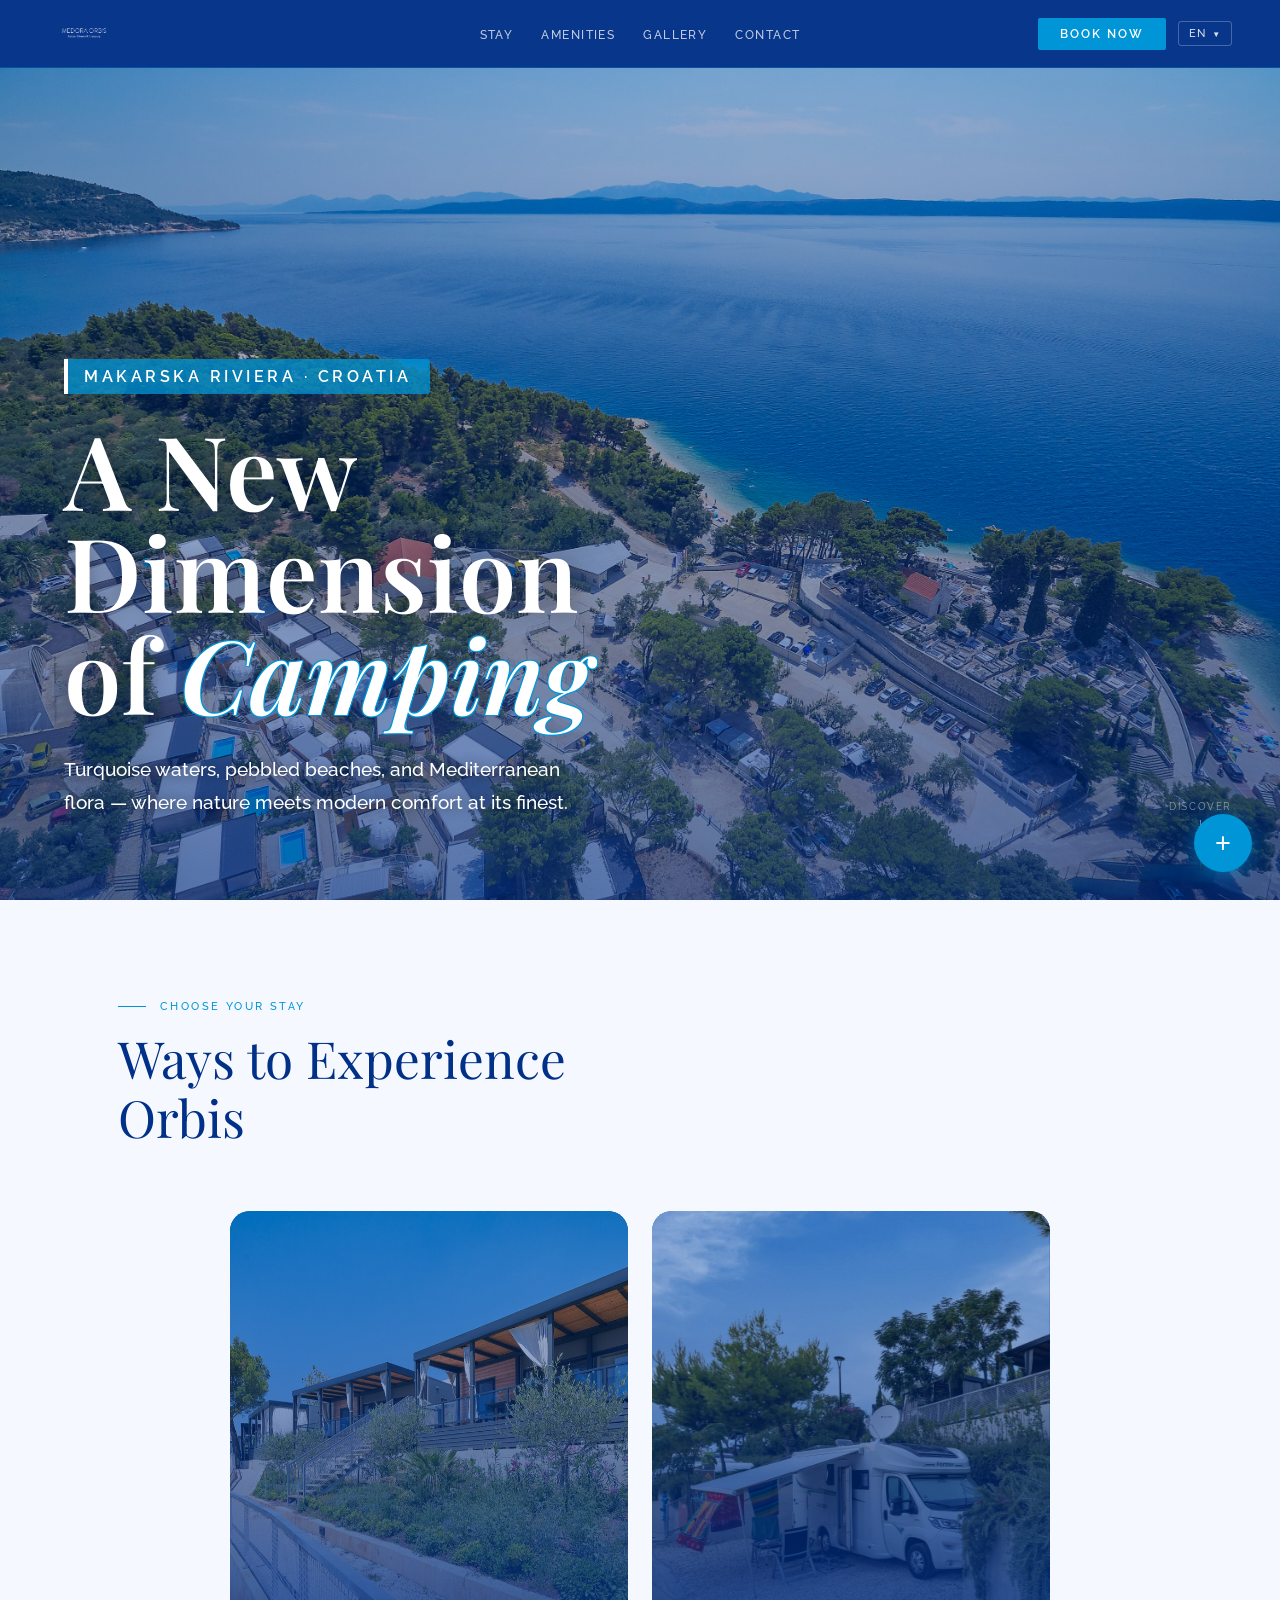
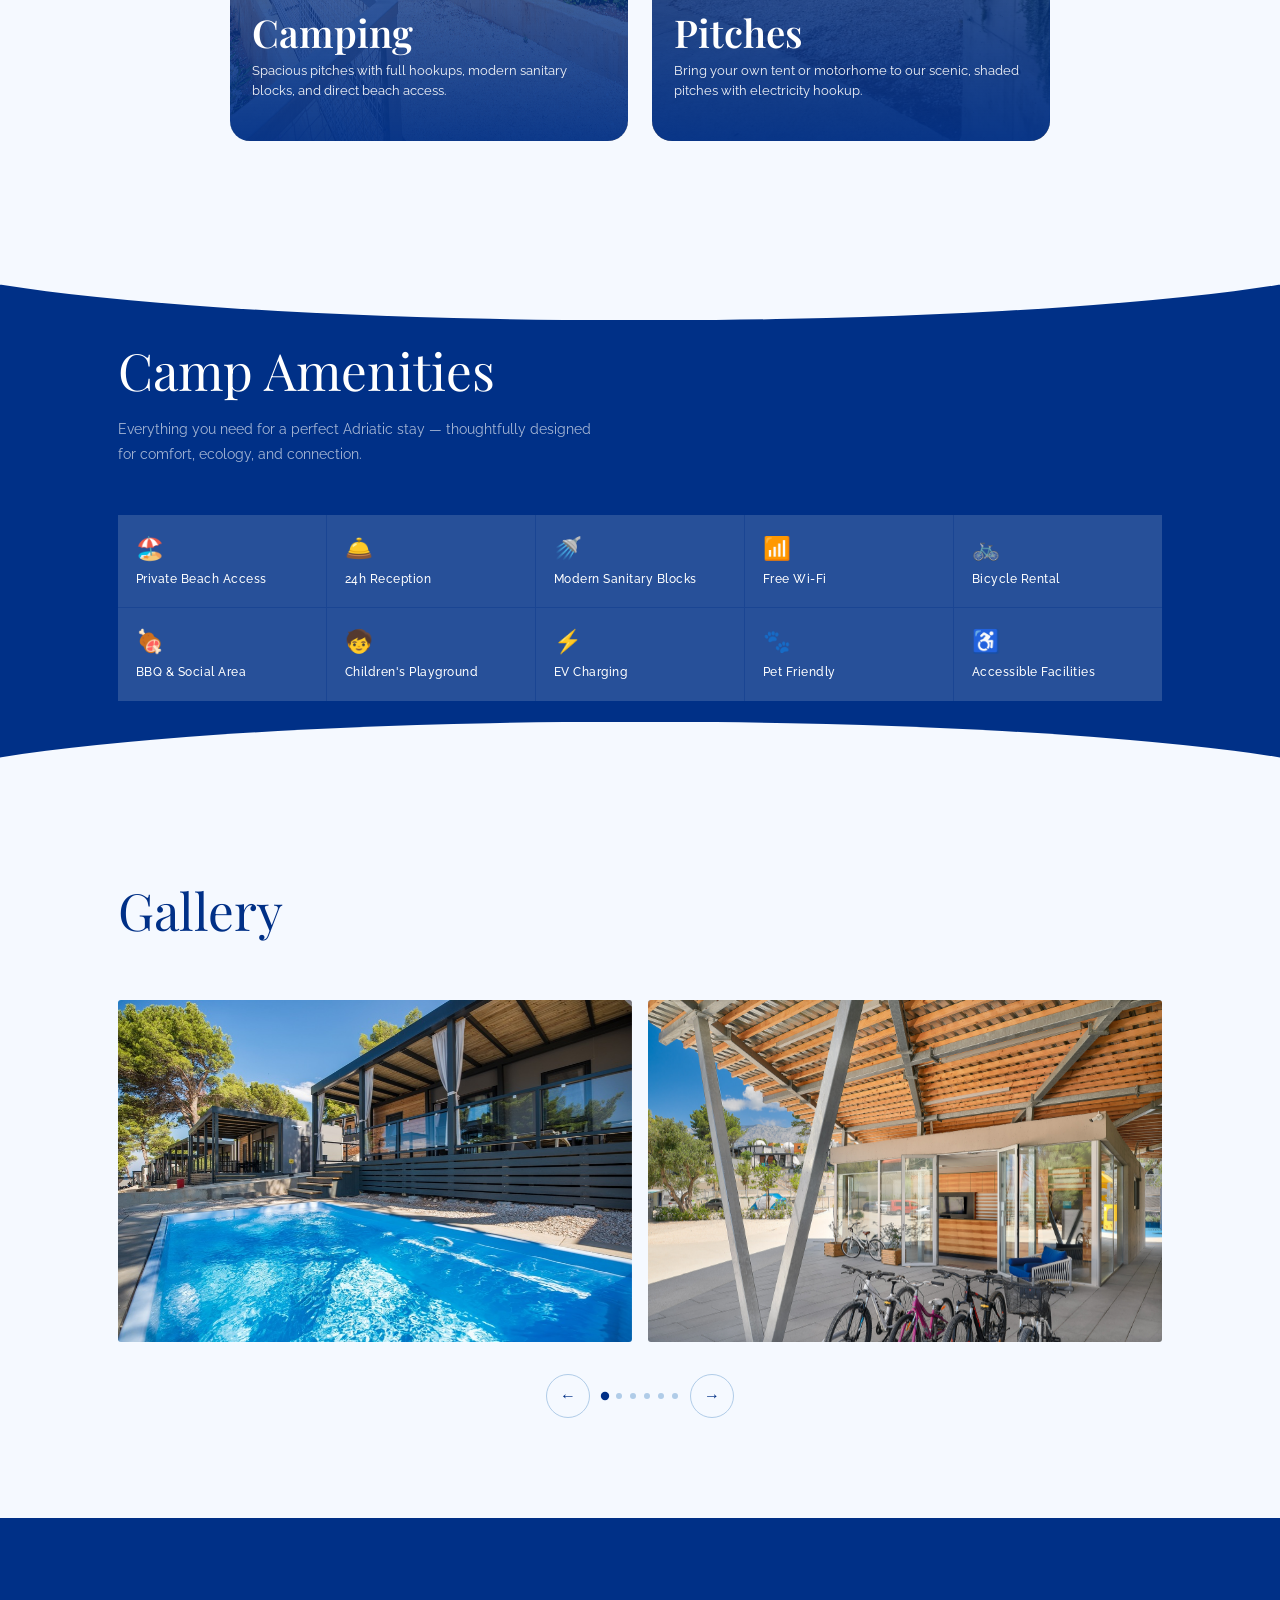
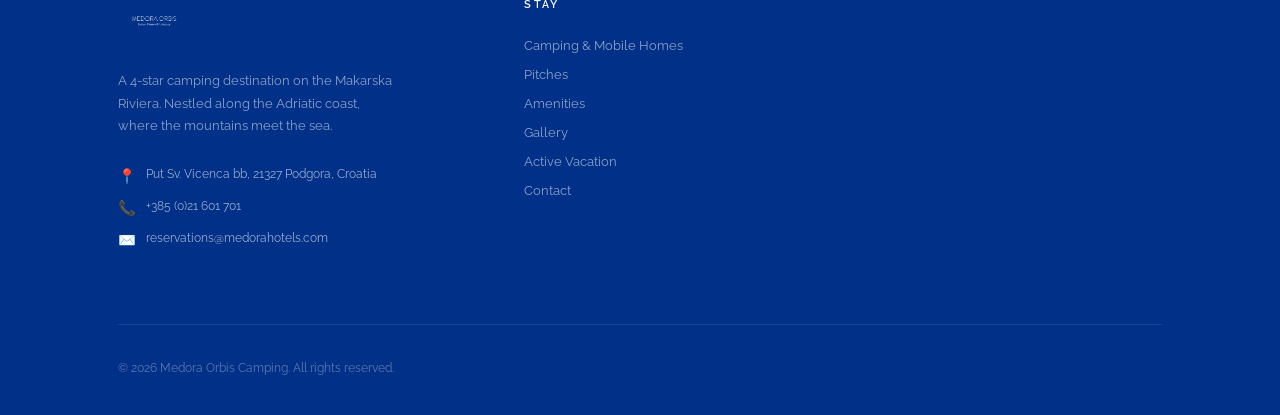
==== commit b9e86795: "final 7.1" ====
--- a/index.html
+++ b/index.html
@@ -14,7 +14,7 @@
 html{scroll-behavior:smooth;}
 body{font-family:'Raleway',sans-serif;background:var(--ww);color:var(--cb);overflow-x:hidden;}
 nav{position:fixed;top:0;left:0;right:0;z-index:100;background:rgba(0,48,135,.97);backdrop-filter:blur(12px);display:flex;align-items:center;justify-content:space-between;padding:0 48px;height:68px;border-bottom:1px solid rgba(0,149,214,.3);}
-.nav-logo{text-decoration:none;display:flex;align-items:center;}.nav-logo-img{height:48px;width:auto;display:block;filter:brightness(0) invert(1);}
+.nav-logo{text-decoration:none;display:flex;align-items:center;}.nav-logo-img{height:48px;width:auto;max-width:160px;display:block;object-fit:contain;filter:brightness(0) invert(1);}
 @media(max-width:768px){.nav-logo-img{height:36px;}}
 
 .nav-links{display:flex;gap:28px;list-style:none;position:absolute;left:50%;transform:translateX(-50%);}
@@ -134,7 +134,7 @@
 .fab-wrap.open .fab-main{background:#003087;transform:rotate(45deg);}
 @media(max-width:480px){
   nav{padding:0 12px;height:52px;}
-  .nav-logo-img{height:28px;}
+  .nav-logo-img{height:36px;max-width:130px;}
   .btn-book-nav{font-size:.6rem;padding:6px 10px;letter-spacing:.06em;}
   .lang-btn{font-size:10px;padding:4px 6px;gap:4px;}
   .page-hero{margin-top:52px;}
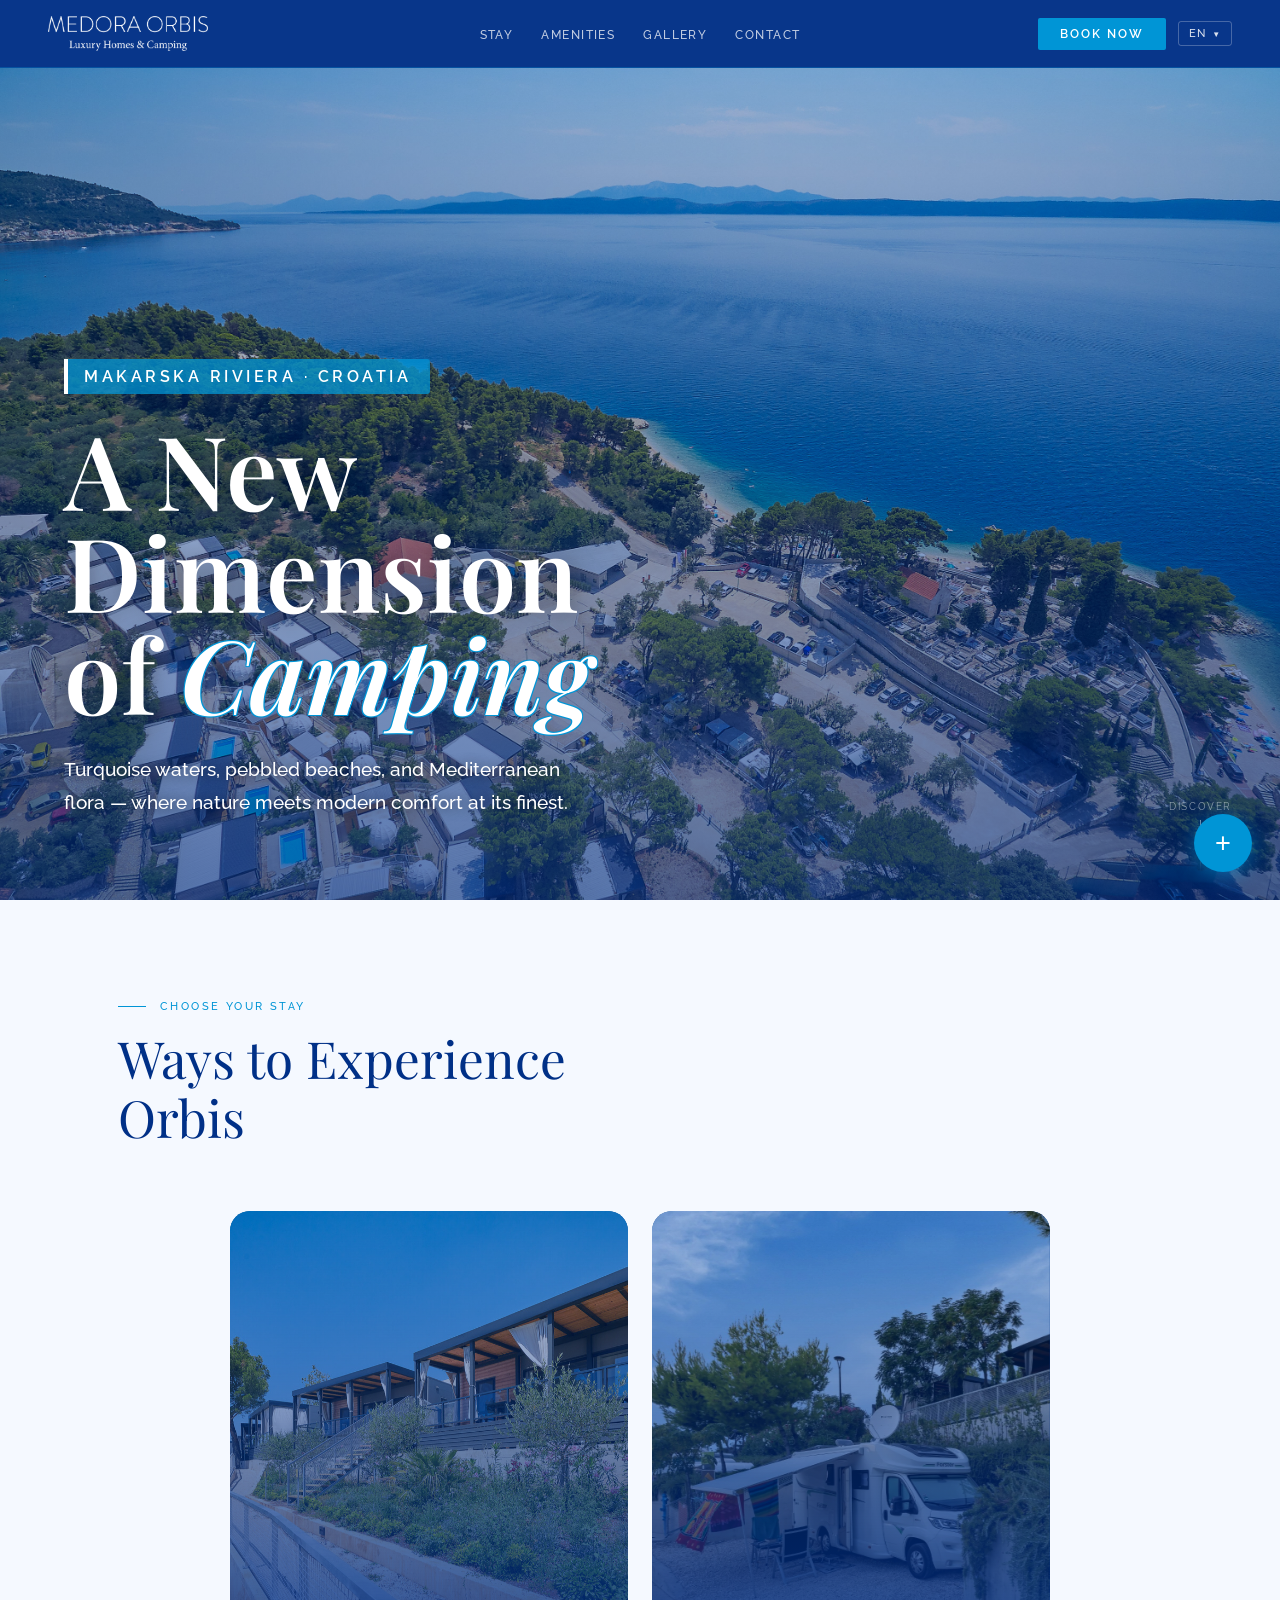
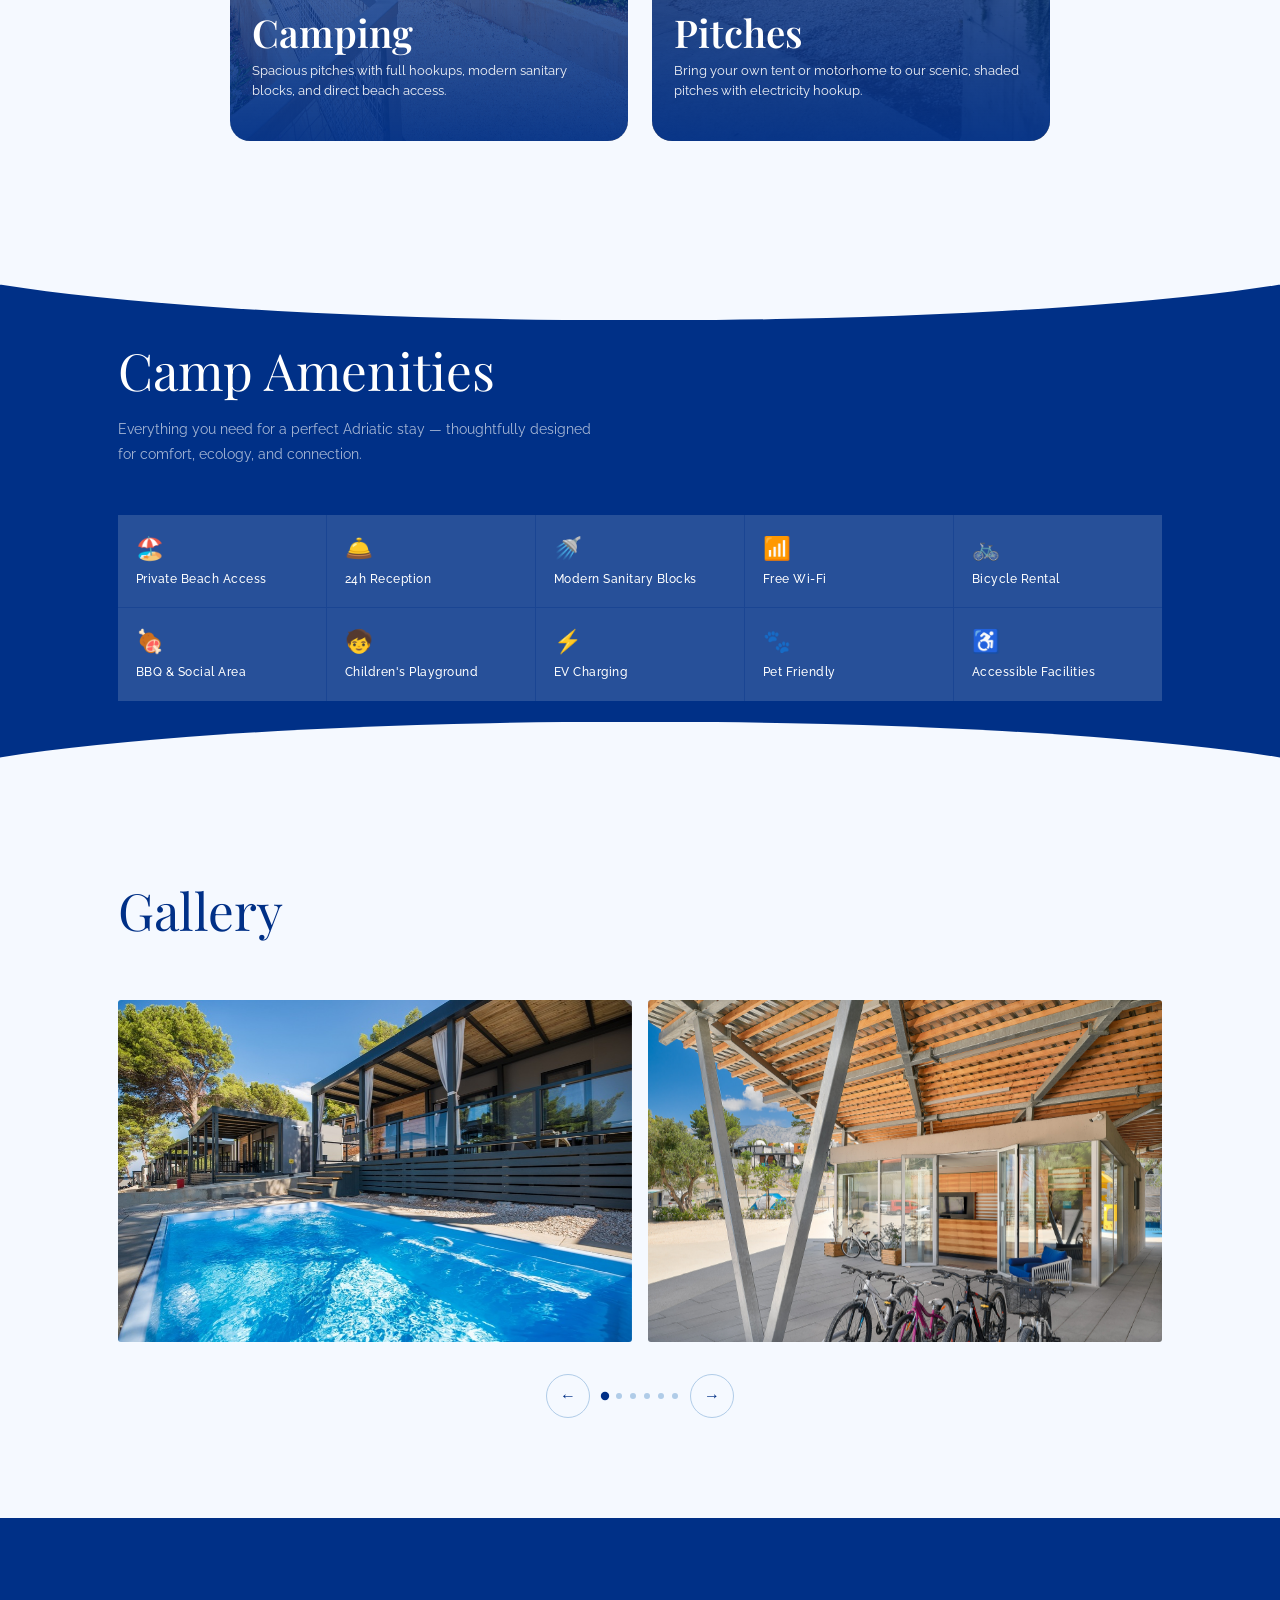
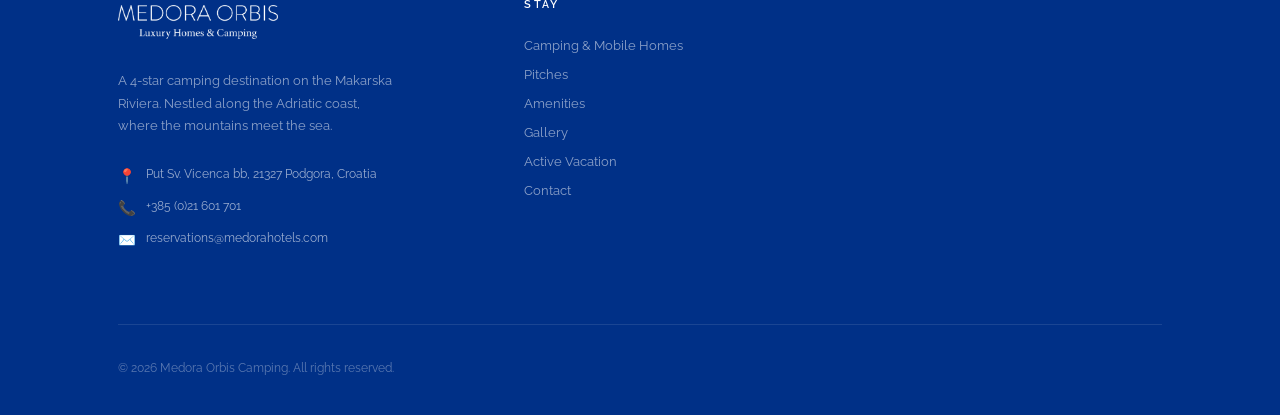
==== commit 191df2dc: "final 8" ====
--- a/index.html
+++ b/index.html
@@ -26,8 +26,8 @@
 .lang-drop{position:relative;}
 .lang-btn{display:flex;align-items:center;gap:6px;background:none;border:1px solid rgba(255,255,255,.25);color:rgba(255,255,255,.85);font-family:'Raleway',sans-serif;font-size:11px;font-weight:500;letter-spacing:.08em;padding:5px 10px;border-radius:3px;cursor:pointer;transition:all .2s;}
 .lang-btn:hover,.lang-drop.open .lang-btn{background:rgba(0,149,214,.2);border-color:rgba(0,149,214,.6);color:#fff;}
-.lang-btn .arrow{font-size:8px;transition:transform .2s;display:inline-block;}
-.lang-drop.open .lang-btn .arrow{transform:rotate(180deg);}
+.lang-arrow{font-size:8px;transition:transform .2s;display:inline-block;}
+.lang-drop.open .lang-arrow{transform:rotate(180deg);}
 .lang-menu{position:absolute;top:calc(100% + 8px);right:0;background:rgba(0,48,135,.98);border:1px solid rgba(0,149,214,.25);border-radius:4px;min-width:100px;overflow:hidden;opacity:0;pointer-events:none;transform:translateY(-6px);transition:opacity .2s,transform .2s;z-index:200;}
 .lang-drop.open .lang-menu{opacity:1;pointer-events:all;transform:translateY(0);}
 .lang-opt{display:block;width:100%;padding:9px 14px;background:none;border:none;color:rgba(255,255,255,.7);font-family:'Raleway',sans-serif;font-size:12px;cursor:pointer;text-align:left;letter-spacing:.06em;}
@@ -148,19 +148,19 @@
 <body>
 
 <nav>
-  <a href="#" class="nav-logo"><img src="logo_cropped.svg" alt="Medora Orbis" class="nav-logo-img"></a>
+  <a href="index.html" class="nav-logo"><img src="logo_cropped.png" alt="Medora Orbis" class="nav-logo-img"></a>
   <ul class="nav-links">
-    <li><a href="#options">Stay</a></li>
-    <li><a href="#amenities">Amenities</a></li>
-    <li><a href="#gallery">Gallery</a></li>
-    <li><a href="contact.html">Contact</a></li>
+    <li><a href="#options" data-i18n="navStay">Stay</a></li>
+    <li><a href="#amenities" data-i18n="navAmenities">Amenities</a></li>
+    <li><a href="#gallery" data-i18n="navGallery">Gallery</a></li>
+    <li><a href="contact.html" data-i18n="navContact">Contact</a></li>
   </ul>
   <div class="nav-right">
-    <a href="#" target="_blank" class="btn-book" id="el-bookNow">Book Now</a>
+    <a href="#" target="_blank" class="btn-book" id="el-bookNav" data-i18n="bookNow">Book Now</a>
     <div class="lang-drop" id="langDrop">
       <button class="lang-btn" id="langBtn">
         <span id="langCode">EN</span>
-        <span class="arrow">▼</span>
+        <span class="lang-arrow">▼</span>
       </button>
       <div class="lang-menu" id="langMenu"></div>
     </div>
@@ -170,34 +170,34 @@
 <div class="hero">
   <div class="hero-bg"></div>
   <div class="hero-content">
-    <div class="hero-tag" id="hero-tag">Makarska Riviera · Croatia</div>
-    <h1 id="hero-h1">A New Dimension<br>of <em>Camping</em></h1>
-    <p class="hero-sub" id="hero-sub">Turquoise waters, pebbled beaches, and Mediterranean flora — where nature meets modern comfort at its finest.</p>
-  </div>
-  <div class="scroll-hint" id="scroll-hint">Discover</div>
+    <div class="hero-tag" data-i18n="hero-tag">Makarska Riviera · Croatia</div>
+    <h1 data-i18n-html="hero-h1">A New Dimension<br>of <em>Camping</em></h1>
+    <p class="hero-sub" data-i18n="hero-sub">Turquoise waters, pebbled beaches, and Mediterranean flora — where nature meets modern comfort at its finest.</p>
+  </div>
+  <div class="scroll-hint" data-i18n="scroll-hint">Discover</div>
 </div>
 
 <section class="options-section" id="options">
   <div class="container">
     <div class="options-intro">
-      <div class="sec-lbl" id="opt-label">Choose Your Stay</div>
-      <h2 class="sec-title" id="opt-title">Ways to Experience Orbis</h2>
+      <div class="sec-lbl" data-i18n="opt-label">Choose Your Stay</div>
+      <h2 class="sec-title" data-i18n="opt-title">Ways to Experience Orbis</h2>
     </div>
     <div class="options-grid">
       <a href="camping.html" class="option-card">
         <img src="images/camping-card.jpg" alt="Camping" onerror="this.remove();">
         <div class="option-overlay">
-          <div class="option-name" data-key="opt1-name">Camping</div>
-          <div class="option-desc" data-key="opt1-desc">Spacious pitches with full hookups, modern sanitary blocks, and direct beach access.</div>
-          <span class="option-link" data-key="explore">Explore</span>
+          <div class="option-name" data-i18n="opt1-name">Camping</div>
+          <div class="option-desc" data-i18n="opt1-desc">Spacious pitches with full hookups, modern sanitary blocks, and direct beach access.</div>
+          <span class="option-link" data-i18n="explore">Explore</span>
         </div>
       </a>
       <a href="pitches_page.html" class="option-card">
         <img src="images/pitches-card.jpg" alt="Pitches" onerror="this.remove();">
         <div class="option-overlay">
-          <div class="option-name" data-key="opt3-name">Pitches</div>
-          <div class="option-desc" data-key="opt3-desc">Bring your own tent or motorhome to our scenic, shaded pitches with electricity hookup.</div>
-          <span class="option-link" data-key="explore">Explore</span>
+          <div class="option-name" data-i18n="opt3-name">Pitches</div>
+          <div class="option-desc" data-i18n="opt3-desc">Bring your own tent or motorhome to our scenic, shaded pitches with electricity hookup.</div>
+          <span class="option-link" data-i18n="explore">Explore</span>
         </div>
       </a>
     </div>
@@ -206,19 +206,19 @@
 
 <section class="am-sec" id="amenities">
   <div class="container am-inner">
-    <h2 class="sec-title" id="am-title">Camp Amenities</h2>
-    <p class="am-lead" id="am-lead">Everything you need for a perfect Adriatic stay — thoughtfully designed for comfort, ecology, and connection.</p>
+    <h2 class="sec-title" data-i18n="am-title">Camp Amenities</h2>
+    <p class="am-lead" data-i18n="am-lead">Everything you need for a perfect Adriatic stay — thoughtfully designed for comfort, ecology, and connection.</p>
     <div class="am-grid">
-      <div class="am-item"><div class="am-icon">🏖️</div><div class="am-name" data-key="am1">Private Beach Access</div></div>
-      <div class="am-item"><div class="am-icon">🛎️</div><div class="am-name" data-key="am2">24h Reception</div></div>
-      <div class="am-item"><div class="am-icon">🚿</div><div class="am-name" data-key="am3">Modern Sanitary Blocks</div></div>
-      <div class="am-item"><div class="am-icon">📶</div><div class="am-name" data-key="am4">Free Wi-Fi</div></div>
-      <div class="am-item"><div class="am-icon">🚲</div><div class="am-name" data-key="am5">Bicycle Rental</div></div>
-      <div class="am-item"><div class="am-icon">🍖</div><div class="am-name" data-key="am7">BBQ &amp; Social Area</div></div>
-      <div class="am-item"><div class="am-icon">🧒</div><div class="am-name" data-key="am8">Children's Playground</div></div>
-      <div class="am-item"><div class="am-icon">⚡</div><div class="am-name" data-key="am9">EV Charging</div></div>
-      <div class="am-item"><div class="am-icon">🐾</div><div class="am-name" data-key="am10">Pet Friendly</div></div>
-      <div class="am-item"><div class="am-icon">♿</div><div class="am-name" data-key="am11">Accessible Facilities</div></div>
+      <div class="am-item"><div class="am-icon">🏖️</div><div class="am-name" data-i18n="am1">Private Beach Access</div></div>
+      <div class="am-item"><div class="am-icon">🛎️</div><div class="am-name" data-i18n="am2">24h Reception</div></div>
+      <div class="am-item"><div class="am-icon">🚿</div><div class="am-name" data-i18n="am3">Modern Sanitary Blocks</div></div>
+      <div class="am-item"><div class="am-icon">📶</div><div class="am-name" data-i18n="am4">Free Wi-Fi</div></div>
+      <div class="am-item"><div class="am-icon">🚲</div><div class="am-name" data-i18n="am5">Bicycle Rental</div></div>
+      <div class="am-item"><div class="am-icon">🍖</div><div class="am-name" data-i18n="am7">BBQ &amp; Social Area</div></div>
+      <div class="am-item"><div class="am-icon">🧒</div><div class="am-name" data-i18n="am8">Children's Playground</div></div>
+      <div class="am-item"><div class="am-icon">⚡</div><div class="am-name" data-i18n="am9">EV Charging</div></div>
+      <div class="am-item"><div class="am-icon">🐾</div><div class="am-name" data-i18n="am10">Pet Friendly</div></div>
+      <div class="am-item"><div class="am-icon">♿</div><div class="am-name" data-i18n="am11">Accessible Facilities</div></div>
     </div>
   </div>
 </section>
@@ -227,7 +227,7 @@
   <div class="container">
     <div class="gal-header">
       <div>
-        <h2 class="sec-title" id="gal-title">Gallery</h2>
+        <h2 class="sec-title" data-i18n="gal-title">Gallery</h2>
       </div>
     </div>
     <div class="car-outer">
@@ -262,70 +262,67 @@
   <div class="container">
     <div class="f-grid">
       <div class="f-brand">
-        <a href="#" class="nav-logo"><img src="logo_cropped.svg" alt="Medora Orbis" class="nav-logo-img"></a>
-        <p class="f-about" id="footer-about">A 4-star camping destination on the Makarska Riviera. Nestled along the Adriatic coast, where the mountains meet the sea.</p>
+        <a href="#" class="nav-logo"><img src="logo_cropped.png" alt="Medora Orbis" class="nav-logo-img"></a>
+        <p class="f-about" data-i18n="footer-about">A 4-star camping destination on the Makarska Riviera. Nestled along the Adriatic coast, where the mountains meet the sea.</p>
         <div class="f-contact"><span>📍</span> Put Sv. Vicenca bb, 21327 Podgora, Croatia</div>
         <div class="f-contact"><span>📞</span> <a href="tel:+38521601701" style="color:inherit;text-decoration:none;">+385 (0)21 601 701</a></div>
         <div class="f-contact"><span>✉️</span> <a href="mailto:reservations@medorahotels.com" style="color:inherit;text-decoration:none;">reservations@medorahotels.com</a></div>
       </div>
       <div>
-        <div class="f-col-title" id="fc1-title">Stay</div>
+        <div class="f-col-title" data-i18n="fc1-title">Stay</div>
         <ul class="f-links">
-          <li><a href="camping.html" data-key="fc1-1">Camping &amp; Mobile Homes</a></li>
-          <li><a href="pitches_page.html" data-key="fc1-3">Pitches</a></li>
-          <li><a href="index.html#amenities" data-key="fc2-1">Amenities</a></li>
-          <li><a href="index.html#gallery" data-key="fc2-2">Gallery</a></li>
-          <li><a href="active-vacation.html" data-key="fc2-4">Active Vacation</a></li>
-          <li><a href="contact.html" data-key="fc3-2">Contact</a></li>
+          <li><a href="camping.html" data-i18n="fc1-1">Camping &amp; Mobile Homes</a></li>
+          <li><a href="pitches_page.html" data-i18n="fc1-3">Pitches</a></li>
+          <li><a href="index.html#amenities" data-i18n="fc2-1">Amenities</a></li>
+          <li><a href="index.html#gallery" data-i18n="fc2-2">Gallery</a></li>
+          <li><a href="active-vacation.html" data-i18n="fc2-4">Active Vacation</a></li>
+          <li><a href="contact.html" data-i18n="fc3-2">Contact</a></li>
         </ul>
       </div>
     </div>
     <hr class="f-divider">
     <div class="f-bottom">
-      <p id="footer-copy">© 2026 Medora Orbis Camping. All rights reserved.</p>
+      <p data-i18n="footer-copy">© 2026 Medora Orbis Camping. All rights reserved.</p>
     </div>
   </div>
 </footer>
 
 <script>
 var T = {
-  EN:{'hero-tag':'Makarska Riviera · Croatia','hero-h1':'A New Dimension<br>of <em>Camping</em>','hero-sub':'Turquoise waters, pebbled beaches, and Mediterranean flora — where nature meets modern comfort at its finest.','scroll-hint':'Discover','opt-label':'Choose Your Stay','opt-title':'Ways to Experience Orbis','opt1-name':'Camping','opt1-desc':'Spacious pitches with full hookups, modern sanitary blocks, and direct beach access.','opt3-name':'Pitches','opt3-desc':'Bring your own tent or motorhome to our scenic, shaded pitches with electricity hookup.','explore':'Explore','am-title':'Camp Amenities','am-lead':'Everything you need for a perfect Adriatic stay — thoughtfully designed for comfort, ecology, and connection.','am1':'Private Beach Access','am1d':'Direct access to pristine pebble beach on the Makarska Riviera','am2':'24h Reception','am2d':'Round-the-clock front desk and security on the campsite','am3':'Modern Sanitary Blocks','am3d':'Fully renovated, clean facilities with hot water always available','am4':'Free Wi-Fi','am4d':'High-speed internet access throughout the entire campsite','am5':'Bicycle Rental','am5d':'Explore Podgora and the coast at your own pace','am6':'Eco Standards','am6d':'Waste separation, solar collectors, and eco irrigation systems','am7':'BBQ & Social Area','am7d':'Covered communal space with barbecue and large shared tables','am8':"Children's Playground",'am8d':'Safe, shaded play area for little adventurers','am9':'EV Charging','am9d':'On-site electric vehicle charging station available','am10':'Pet Friendly','am10d':'Designated pet-welcome area within the campsite','am11':'Accessible Facilities','am11d':'Partially adapted for guests with special needs','am12':'Wellness & Spa','am12d':'Access to whirlpool, sauna & massage at nearby Hotel Medora Auri','star-strong':'4-Star Certified Campsite','star-sub':'1.3 ha · 77 units · 260 guests capacity · Podgora, Croatia','offer-badge':'Limited Availability','offer-label':'Exclusive Deal','offer-title':'Spring<br><em>Special Offer</em>','offer-desc':'Book your stay this spring and enjoy lunch included in the price — fresh local flavours, served daily at our restaurant with a sea view.','perk1':'Lunch Included','perk2':'Free Wi-Fi','perk3':'Beach Access','perk4':'Flexible Cancellation','offer-cta':'View Offer →','gal-label':'Visual Journey','gal-title':'Gallery','gal-btn':'View Full Gallery →','footer-about':'A 4-star camping destination on the Makarska Riviera. Nestled along the Adriatic coast, where the mountains meet the sea.','fc1-title':'Stay','fc1-1':'Camping & Mobile Homes','fc1-3':'Pitches','fc1-4':'Book Now','fc2-title':'Explore','fc2-1':'Amenities','fc2-2':'Photo Gallery','fc2-3':'Beach & Sea','fc2-4':'Active Vacation','fc2-5':'Excursions','fc3-title':'Information','fc3-1':'Map & Directions','fc3-2':'Contact','fc3-3':'About Podgora','fc3-4':'Food & Drinks','fc3-5':'Climate','footer-copy':'© 2026 Medora Orbis Camping. All rights reserved.','footer-stars-text':'4-Star Certified · Makarska Riviera','el-bookNow':'Book Now'},
-  HR:{'hero-tag':'Makarska rivijera · Hrvatska','hero-h1':'Nova Dimenzija<br><em>Kampiranja</em>','hero-sub':'Tirkizne vode, šljunčane plaže i mediteranska flora — gdje se priroda susreće s modernom udobnošću.','scroll-hint':'Istražite','opt-label':'Odaberite smještaj','opt-title':'Načini doživljaja Orbisa','opt1-name':'Kampiranje','opt1-desc':'Prostrane parcele s priključcima, moderni sanitarni čvorovi i izravni pristup plaži.','opt3-name':'Parcele','opt3-desc':'Donesite vlastiti šator ili kamp-prikolicu na naše slikovite, sjenovite parcele.','explore':'Istraži','am-title':'Sadržaji kampa','am-lead':'Sve što trebate za savršen odmor na Jadranu.','am1':'Privatna plaža','am1d':'Izravni pristup šljunčanoj plaži na Makarskoj rivijeri','am2':'Recepcija 24h','am2d':'Non-stop recepcija i osiguranje','am3':'Moderni sanitarni čvorovi','am3d':'Obnovljeni s toplom vodom uvijek dostupnom','am4':'Besplatni Wi-Fi','am4d':'Brzi internet po cijelom kampu','am5':'Iznajmljivanje bicikala','am5d':'Istražite Podgoru i obalu vlastitim tempom','am6':'Eko standardi','am6d':'Odvajanje otpada i solarni kolektori','am7':'Roštilj i društveni prostor','am7d':'Natkriveni prostor s roštiljem','am8':'Dječje igralište','am8d':'Sigurno igralište za male istraživače','am9':'Punjenje e-vozila','am9d':'Stanica za punjenje e-vozila','am10':'Ljubimci dobrodošli','am10d':'Označeno područje za kućne ljubimce','am11':'Pristupačni sadržaji','am11d':'Djelomično prilagođeno za goste s posebnim potrebama','am12':'Wellness & Spa','am12d':'Pristup jacuzziju i sauni u Hotelu Medora Auri','star-strong':'Kamp s 4 zvjezdice','star-sub':'1,3 ha · 77 jedinica · 260 gostiju · Podgora, Hrvatska','offer-badge':'Ograničena dostupnost','offer-label':'Ekskluzivna ponuda','offer-title':'Proljetna<br><em>posebna ponuda</em>','offer-desc':'Rezervirajte odmor ovog proljeća i uživajte u ručku uključenom u cijenu.','perk1':'Ručak uključen','perk2':'Besplatni Wi-Fi','perk3':'Pristup plaži','perk4':'Fleksibilni otkaz','offer-cta':'Pogledaj ponudu →','gal-label':'Vizualni doživljaj','gal-title':'Galerija','gal-btn':'Cijela galerija →','footer-about':'Kamp s 4 zvjezdice na Makarskoj rivijeri.','fc1-title':'Smještaj','fc1-1':'Kampiranje i mobilne kućice','fc1-3':'Parcele','fc1-4':'Rezerviraj','fc2-title':'Istraži','fc2-1':'Sadržaji','fc2-2':'Foto galerija','fc2-3':'Plaža i more','fc2-4':'Aktivan odmor','fc2-5':'Izleti','fc3-title':'Informacije','fc3-1':'Karta i upute','fc3-2':'Kontakt','fc3-3':'O Podgori','fc3-4':'Hrana i piće','fc3-5':'Klima','footer-copy':'© 2026 Medora Orbis Camping. Sva prava pridržana.','footer-stars-text':'4 zvjezdice · Makarska rivijera','el-bookNow':'Rezerviraj'},
-  DE:{'hero-tag':'Makarska Riviera · Kroatien','hero-h1':'Eine neue Dimension<br>des <em>Campings</em>','hero-sub':'Türkisfarbenes Wasser, Kieselstrände und mediterrane Flora — wo Natur auf modernen Komfort trifft.','scroll-hint':'Entdecken','opt-label':'Wählen Sie Ihren Aufenthalt','opt-title':'Erlebnismöglichkeiten in Orbis','opt1-name':'Camping','opt1-desc':'Geräumige Stellplätze mit Vollausstattung und direktem Strandzugang.','opt3-name':'Stellplätze','opt3-desc':'Bringen Sie Ihr Zelt oder Wohnmobil auf unsere malerischen Stellplätze.','explore':'Entdecken','am-title':'Lagerausstattung','am-lead':'Alles für einen perfekten Adria-Urlaub.','am1':'Privater Strandzugang','am1d':'Direkter Zugang zum Kieselstrand','am2':'24h-Rezeption','am2d':'Rund-um-die-Uhr-Rezeption','am3':'Moderne Sanitäranlagen','am3d':'Renoviert mit stets verfügbarem Warmwasser','am4':'Kostenloses WLAN','am4d':'Schnelles Internet im gesamten Campingplatz','am5':'Fahrradverleih','am5d':'Erkunden Sie die Küste in Ihrem Tempo','am6':'Öko-Standards','am6d':'Mülltrennung und Solarkollektoren','am7':'Grillplatz','am7d':'Überdachter Gemeinschaftsbereich mit Grill','am8':'Kinderspielplatz','am8d':'Sicherer Spielbereich für Kinder','am9':'E-Auto-Laden','am9d':'Ladestation vor Ort','am10':'Haustiere willkommen','am10d':'Ausgewiesener Haustierbereich','am11':'Barrierefreie Einrichtungen','am11d':'Teilweise für besondere Bedürfnisse angepasst','am12':'Wellness & Spa','am12d':'Whirlpool und Sauna im Hotel Medora Auri','star-strong':'4-Sterne zertifizierter Campingplatz','star-sub':'1,3 ha · 77 Einheiten · 260 Gäste · Podgora','offer-badge':'Begrenzte Verfügbarkeit','offer-label':'Exklusives Angebot','offer-title':'Frühjahrs-<br><em>Sonderangebot</em>','offer-desc':'Buchen Sie jetzt und genießen Sie das Mittagessen inklusive — täglich mit Meerblick.','perk1':'Mittagessen inklusive','perk2':'Kostenloses WLAN','perk3':'Strandzugang','perk4':'Flexible Stornierung','offer-cta':'Angebot ansehen →','gal-label':'Visuelle Reise','gal-title':'Galerie','gal-btn':'Vollständige Galerie →','footer-about':'4-Sterne Camping an der Makarska Riviera.','fc1-title':'Unterkunft','fc1-1':'Camping & Mobilheime','fc1-3':'Stellplätze','fc1-4':'Jetzt buchen','fc2-title':'Entdecken','fc2-1':'Ausstattung','fc2-2':'Fotogalerie','fc2-3':'Strand & Meer','fc2-4':'Aktiver Urlaub','fc2-5':'Ausflüge','fc3-title':'Informationen','fc3-1':'Karte & Anfahrt','fc3-2':'Kontakt','fc3-3':'Über Podgora','fc3-4':'Essen & Trinken','fc3-5':'Klima','footer-copy':'© 2026 Medora Orbis Camping. Alle Rechte vorbehalten.','footer-stars-text':'4-Sterne zertifiziert · Makarska Riviera','el-bookNow':'Jetzt buchen'},
-  HU:{'hero-tag':'Makarska Riviéra · Horvátország','hero-h1':'A kempingezés<br><em>új dimenziója</em>','hero-sub':'Türkiz vizek, kavicsos strandok — ahol a természet találkozik a modern kényelemmel.','scroll-hint':'Felfedezés','opt-label':'Válassza ki szállását','opt-title':'Az Orbis élményei','opt1-name':'Kemping','opt1-desc':'Tágas parcellák és közvetlen strandhozzáférés.','opt3-name':'Parcellák','opt3-desc':'Hozza saját sátrát vagy lakókocsiját árnyékos parcelláinkra.','explore':'Felfedezés','am-title':'Tábori létesítmények','am-lead':'Minden egy tökéletes Adria-nyaraláshoz.','am1':'Privát strandhozzáférés','am1d':'Közvetlen hozzáférés a kavicsos strandhoz','am2':'24 órás recepció','am2d':'Éjjel-nappal elérhető recepció','am3':'Modern szaniter blokkok','am3d':'Felújítva, meleg vízzel','am4':'Ingyenes Wi-Fi','am4d':'Nagy sebességű internet az egész táborban','am5':'Kerékpárkölcsönzés','am5d':'Fedezze fel a partot saját tempójában','am6':'Öko szabványok','am6d':'Hulladékválogatás és napkollektorok','am7':'BBQ és közösségi tér','am7d':'Fedett tér grillezési lehetőséggel','am8':'Gyerekjátszótér','am8d':'Biztonságos játszóterület','am9':'EV töltés','am9d':'Elektromos jármű töltőállomás','am10':'Háziállatok üdvözlése','am10d':'Kijelölt kisállat-terület','am11':'Akadálymentes létesítmények','am11d':'Részben kialakítva különleges igényekre','am12':'Wellness & Spa','am12d':'Pezsgőfürdő és szauna a Medora Auri Hotelben','star-strong':'4 csillagos tanúsított kemping','star-sub':'1,3 ha · 77 egység · 260 vendég · Podgora','offer-badge':'Korlátozott elérhetőség','offer-label':'Exkluzív ajánlat','offer-title':'Tavaszi<br><em>különleges ajánlat</em>','offer-desc':'Foglalja le tavaszi tartózkodását és élvezze az ebédet az árban.','perk1':'Ebéd beleértve','perk2':'Ingyenes Wi-Fi','perk3':'Strandhozzáférés','perk4':'Rugalmas lemondás','offer-cta':'Ajánlat megtekintése →','gal-label':'Vizuális utazás','gal-title':'Galéria','gal-btn':'Teljes galéria →','footer-about':'4 csillagos kemping a Makarska Riviérán.','fc1-title':'Szállás','fc1-1':'Kemping és mobilházak','fc1-3':'Parcellák','fc1-4':'Foglalás','fc2-title':'Felfedezés','fc2-1':'Létesítmények','fc2-2':'Fotógaléria','fc2-3':'Strand és tenger','fc2-4':'Aktív nyaralás','fc2-5':'Kirándulások','fc3-title':'Információ','fc3-1':'Térkép és útvonal','fc3-2':'Kapcsolat','fc3-3':'Podgoráról','fc3-4':'Étel és ital','fc3-5':'Éghajlat','footer-copy':'© 2026 Medora Orbis Camping. Minden jog fenntartva.','footer-stars-text':'4 csillagos · Makarska Riviéra','el-bookNow':'Foglalás'},
-  RO:{'hero-tag':'Riviera Makarska · Croația','hero-h1':'O nouă dimensiune<br>a <em>campingului</em>','hero-sub':'Ape turcoaz și plaje cu pietriș — unde natura întâlnește confortul modern.','scroll-hint':'Descoperiți','opt-label':'Alegeți sejurul','opt-title':'Experiențe în Orbis','opt1-name':'Camping','opt1-desc':'Locuri spațioase și acces direct la plajă.','opt3-name':'Parcele','opt3-desc':'Aduceți cortul sau rulota pe parcelele noastre pitorești.','explore':'Explorați','am-title':'Facilități camping','am-lead':'Tot ce aveți nevoie pentru un sejur perfect.','am1':'Acces privat la plajă','am1d':'Acces direct la plaja de pietriș','am2':'Recepție 24h','am2d':'Recepție non-stop','am3':'Blocuri sanitare moderne','am3d':'Renovate cu apă caldă disponibilă','am4':'Wi-Fi gratuit','am4d':'Internet rapid pe tot campingul','am5':'Închiriere biciclete','am5d':'Explorați coasta în ritmul dvs.','am6':'Standarde eco','am6d':'Colectare selectivă și panouri solare','am7':'Zona BBQ','am7d':'Spațiu comunal cu grătar','am8':'Loc de joacă','am8d':'Zonă sigură pentru copii','am9':'Încărcare EV','am9d':'Stație de încărcare la fața locului','am10':'Animale binevenite','am10d':'Zonă desemnată pentru animale','am11':'Facilități accesibile','am11d':'Parțial adaptat pentru nevoi speciale','am12':'Wellness & Spa','am12d':'Jacuzzi și saună la Hotelul Medora Auri','star-strong':'Camping certificat 4 stele','star-sub':'1,3 ha · 77 unități · 260 oaspeți · Podgora','offer-badge':'Disponibilitate limitată','offer-label':'Ofertă exclusivă','offer-title':'Ofertă<br><em>de primăvară</em>','offer-desc':'Rezervați și bucurați-vă de prânz inclus în preț zilnic cu vedere la mare.','perk1':'Prânz inclus','perk2':'Wi-Fi gratuit','perk3':'Acces la plajă','perk4':'Anulare flexibilă','offer-cta':'Vezi oferta →','gal-label':'Călătorie vizuală','gal-title':'Galerie','gal-btn':'Galerie completă →','footer-about':'Camping de 4 stele pe Riviera Makarska.','fc1-title':'Cazare','fc1-1':'Camping & Case mobile','fc1-3':'Parcele','fc1-4':'Rezervați','fc2-title':'Explorați','fc2-1':'Facilități','fc2-2':'Galerie foto','fc2-3':'Plajă & Mare','fc2-4':'Vacanță activă','fc2-5':'Excursii','fc3-title':'Informații','fc3-1':'Hartă & Indicații','fc3-2':'Contact','fc3-3':'Despre Podgora','fc3-4':'Mâncare & Băutură','fc3-5':'Climă','footer-copy':'© 2026 Medora Orbis Camping. Toate drepturile rezervate.','footer-stars-text':'4 Stele · Riviera Makarska','el-bookNow':'Rezervați'},
-  UA:{'hero-tag':"Макарська Рив'єра · Хорватія",'hero-h1':'Новий вимір<br><em>кемпінгу</em>','hero-sub':'Бірюзові води та галькові пляжі — де природа зустрічається з сучасним комфортом.','scroll-hint':'Відкрийте','opt-label':'Оберіть проживання','opt-title':'Досвід в Орбісі','opt1-name':'Кемпінг','opt1-desc':'Просторі майданчики та прямий доступ до пляжу.','opt3-name':'Майданчики','opt3-desc':'Привезіть намет або причіп на мальовничі майданчики.','explore':'Дослідити','am-title':'Зручності кемпінгу','am-lead':'Все для ідеального відпочинку на Адріатиці.','am1':'Приватний пляж','am1d':'Прямий доступ до галькового пляжу','am2':'Цілодобова рецепція','am2d':'Цілодобова рецепція та охорона','am3':'Сучасні санвузли','am3d':'Відремонтовані з гарячою водою','am4':'Безкоштовний Wi-Fi','am4d':'Швидкісний інтернет по всій території','am5':'Оренда велосипедів','am5d':'Досліджуйте узбережжя у власному темпі','am6':'Еко-стандарти','am6d':'Сортування відходів і сонячні колектори','am7':'Зона барбекю','am7d':'Критий простір з мангалом','am8':'Дитячий майданчик','am8d':'Безпечна зона для дітей','am9':'Зарядка EV','am9d':'Станція для електромобілів','am10':'Домашні тварини вітаються','am10d':'Спеціальна зона для тварин','am11':'Доступні зручності','am11d':'Частково адаптовано для особливих потреб','am12':'Велнес та СПА','am12d':'Джакузі та сауна в готелі Medora Auri','star-strong':'Кемпінг 4 зірки','star-sub':'1,3 га · 77 одиниць · 260 гостей · Подгора','offer-badge':'Обмежена доступність','offer-label':'Ексклюзивна пропозиція','offer-title':'Весняна<br><em>пропозиція</em>','offer-desc':'Забронюйте та насолоджуйтесь обідом включеним у ціну щодня з видом на море.','perk1':'Обід включено','perk2':'Безкоштовний Wi-Fi','perk3':'Доступ до пляжу','perk4':'Гнучка відміна','offer-cta':'Переглянути →','gal-label':'Візуальна подорож','gal-title':'Галерея','gal-btn':'Повна галерея →','footer-about':"Кемпінг 4 зірки на Макарській Рив'єрі.",'fc1-title':'Проживання','fc1-1':'Кемпінг і мобільні будинки','fc1-3':'Майданчики','fc1-4':'Забронювати','fc2-title':'Дослідити','fc2-1':'Зручності','fc2-2':'Фотогалерея','fc2-3':'Пляж і море','fc2-4':'Активний відпочинок','fc2-5':'Екскурсії','fc3-title':'Інформація','fc3-1':'Карта та маршрут','fc3-2':'Контакт','fc3-3':'Про Подгору','fc3-4':'Їжа та напої','fc3-5':'Клімат','footer-copy':"© 2026 Medora Orbis Camping. Усі права захищені.",'footer-stars-text':"4 зірки · Макарська Рив'єра",'el-bookNow':'Забронювати'},
-  PL:{'hero-tag':'Riwiera Makarska · Chorwacja','hero-h1':'Nowy wymiar<br><em>campingu</em>','hero-sub':'Turkusowe wody, kamieniste plaże i śródziemnomorska flora — gdzie natura spotyka się z nowoczesnym komfortem.','scroll-hint':'Odkryj','opt-label':'Wybierz pobyt','opt-title':'Sposoby doświadczenia Orbis','opt1-name':'Camping','opt1-desc':'Przestronne miejsca z pełnym przyłączem i bezpośrednim dostępem do plaży.','opt3-name':'Miejsca','opt3-desc':'Przywieź własny namiot lub kamper na nasze malownicze, zacienione miejsca.','explore':'Odkryj','am-title':'Udogodnienia obozu','am-lead':'Wszystko czego potrzebujesz na idealny pobyt nad Adriatykiem.','am1':'Prywatny dostęp do plaży','am1d':'Bezpośredni dostęp do kamienistej plaży na Riwierze Makarskiej','am2':'Recepcja 24h','am2d':'Całodobowa recepcja i ochrona','am3':'Nowoczesne węzły sanitarne','am3d':'Wyremontowane z ciepłą wodą dostępną zawsze','am4':'Bezpłatne Wi-Fi','am4d':'Szybki internet na terenie całego campingu','am5':'Wypożyczalnia rowerów','am5d':'Odkrywaj Podgorę i wybrzeże we własnym tempie','am6':'Standardy ekologiczne','am6d':'Segregacja odpadów i kolektory słoneczne','am7':'Strefa BBQ','am7d':'Zadaszony wspólny plac z grillem','am8':'Plac zabaw','am8d':'Bezpieczna strefa dla dzieci','am9':'Ładowanie EV','am9d':'Stacja ładowania pojazdów elektrycznych','am10':'Zwierzęta mile widziane','am10d':'Wyznaczona strefa dla zwierząt','am11':'Udogodnienia dla niepełnosprawnych','am11d':'Częściowo przystosowane dla osób ze specjalnymi potrzebami','am12':'Wellness & Spa','am12d':'Jacuzzi i sauna w Hotelu Medora Auri','star-strong':'Certyfikowany camping 4 gwiazdki','star-sub':'1,3 ha · 77 jednostek · 260 gości · Podgora','offer-badge':'Ograniczona dostępność','offer-label':'Ekskluzywna oferta','offer-title':'Wiosenna<br><em>oferta specjalna</em>','offer-desc':'Zarezerwuj pobyt tej wiosny i ciesz się lunchem wliczonym w cenę — codziennie z widokiem na morze.','perk1':'Lunch wliczony','perk2':'Bezpłatne Wi-Fi','perk3':'Dostęp do plaży','perk4':'Elastyczne odwołanie','offer-cta':'Zobacz ofertę →','gal-label':'Wizualna podróż','gal-title':'Galeria','gal-btn':'Pełna galeria →','footer-about':'Camping 4 gwiazdki na Riwierze Makarskiej.','fc1-title':'Pobyt','fc1-1':'Camping i domki mobilne','fc1-3':'Miejsca','fc1-4':'Zarezerwuj','fc2-title':'Odkryj','fc2-1':'Udogodnienia','fc2-2':'Galeria zdjęć','fc2-3':'Plaża i morze','fc2-4':'Aktywne wakacje','fc2-5':'Wycieczki','fc3-title':'Informacje','fc3-1':'Mapa i dojazd','fc3-2':'Kontakt','fc3-3':'O Podgorze','fc3-4':'Jedzenie i napoje','fc3-5':'Klimat','footer-copy':'© 2026 Medora Orbis Camping. Wszelkie prawa zastrzeżone.','footer-stars-text':'4 gwiazdki · Riwiera Makarska','el-bookNow':'Zarezerwuj'},
-  CS:{'hero-tag':'Makarská riviéra · Chorvatsko','hero-h1':'Nová dimenze<br><em>kempování</em>','hero-sub':'Tyrkysové vody, oblázkové pláže a středomořská flora — kde se příroda setkává s moderním pohodlím.','scroll-hint':'Objevte','opt-label':'Vyberte pobyt','opt-title':'Způsoby zažití Orbis','opt1-name':'Kempování','opt1-desc':'Prostorná místa s plným napojením a přímým přístupem na pláž.','opt3-name':'Místa','opt3-desc':'Přivezte si vlastní stan nebo karavan na naše malebná, stinná místa.','explore':'Objevte','am-title':'Vybavení kempu','am-lead':'Vše, co potřebujete pro dokonalý pobyt u Jadranu.','am1':'Soukromý přístup na pláž','am1d':'Přímý přístup na oblázkovou pláž na Makarské riviéře','am2':'Recepce 24h','am2d':'Nepřetržitá recepce a ostraha','am3':'Moderní sanitární bloky','am3d':'Renovované s teplou vodou vždy k dispozici','am4':'Bezplatné Wi-Fi','am4d':'Vysokorychlostní internet po celém areálu','am5':'Půjčovna kol','am5d':'Prozkoumejte Podgoru a pobřeží vlastním tempem','am6':'Ekologické standardy','am6d':'Třídění odpadu a solární kolektory','am7':'Grilování a společenský prostor','am7d':'Zastřešený prostor s grilem','am8':'Dětské hřiště','am8d':'Bezpečná zóna pro malé dobrodruhy','am9':'Nabíjení EV','am9d':'Stanice pro nabíjení elektromobilů','am10':'Domácí mazlíčci vítáni','am10d':'Vyhrazená zóna pro zvířata','am11':'Bezbariérové vybavení','am11d':'Částečně upraveno pro hosty se speciálními potřebami','am12':'Wellness & Spa','am12d':'Vířivka a sauna v Hotelu Medora Auri','star-strong':'Certifikovaný kemp 4 hvězdičky','star-sub':'1,3 ha · 77 jednotek · 260 hostů · Podgora','offer-badge':'Omezená dostupnost','offer-label':'Exkluzivní nabídka','offer-title':'Jarní<br><em>speciální nabídka</em>','offer-desc':'Rezervujte pobyt toto jaro a užijte si oběd zahrnutý v ceně — denně s výhledem na moře.','perk1':'Oběd v ceně','perk2':'Bezplatné Wi-Fi','perk3':'Přístup na pláž','perk4':'Flexibilní storno','offer-cta':'Zobrazit nabídku →','gal-label':'Vizuální cesta','gal-title':'Galerie','gal-btn':'Celá galerie →','footer-about':'Kemp 4 hvězdičky na Makarské riviéře.','fc1-title':'Pobyt','fc1-1':'Kempování a mobilní domy','fc1-3':'Místa','fc1-4':'Rezervovat','fc2-title':'Objevte','fc2-1':'Vybavení','fc2-2':'Fotogalerie','fc2-3':'Pláž a moře','fc2-4':'Aktivní dovolená','fc2-5':'Výlety','fc3-title':'Informace','fc3-1':'Mapa a trasa','fc3-2':'Kontakt','fc3-3':'O Podgoře','fc3-4':'Jídlo a pití','fc3-5':'Klima','footer-copy':'© 2026 Medora Orbis Camping. Všechna práva vyhrazena.','footer-stars-text':'4 hvězdičky · Makarská riviéra','el-bookNow':'Rezervovat'},
-  SK:{'hero-tag':'Makarská riviéra · Chorvátsko','hero-h1':'Nová dimenzia<br><em>kempingu</em>','hero-sub':'Tyrkysové vody, oblázkové pláže a stredomorská flóra — kde sa príroda stretáva s moderným komfortom.','scroll-hint':'Objavte','opt-label':'Vyberte pobyt','opt-title':'Spôsoby zažitia Orbis','opt1-name':'Kemping','opt1-desc':'Priestranné miesta s plným napojením a priamym prístupom na pláž.','opt3-name':'Miesta','opt3-desc':'Privezte vlastný stan alebo karavan na naše malebné, tienisté miesta.','explore':'Objavte','am-title':'Vybavenie kempu','am-lead':'Všetko, čo potrebujete pre dokonalý pobyt pri Jadrane.','am1':'Súkromný prístup na pláž','am1d':'Priamy prístup na oblázkovu pláž na Makarskej riviére','am2':'Recepcia 24h','am2d':'Nepretržitá recepcia a ochrana','am3':'Moderné sanitárne bloky','am3d':'Zrekonštruované s teplou vodou vždy k dispozícii','am4':'Bezplatné Wi-Fi','am4d':'Vysokorýchlostný internet po celom areáli','am5':'Požičovňa bicyklov','am5d':'Preskúmajte Podgoru a pobrežie vlastným tempom','am6':'Ekologické štandardy','am6d':'Triedenie odpadu a solárne kolektory','am7':'Grilovanie a spoločenský priestor','am7d':'Zastřešený priestor s grilom','am8':'Detské ihrisko','am8d':'Bezpečná zóna pre malých dobrodruhov','am9':'Nabíjanie EV','am9d':'Stanica pre nabíjanie elektromobilov','am10':'Domáce zvieratá vítané','am10d':'Vyhradená zóna pre zvieratá','am11':'Bezbariérové vybavenie','am11d':'Čiastočne upravené pre hostí so špeciálnymi potrebami','am12':'Wellness & Spa','am12d':'Vírivka a sauna v Hoteli Medora Auri','star-strong':'Certifikovaný kemp 4 hviezdičky','star-sub':'1,3 ha · 77 jednotiek · 260 hostí · Podgora','offer-badge':'Obmedzená dostupnosť','offer-label':'Exkluzívna ponuka','offer-title':'Jarná<br><em>špeciálna ponuka</em>','offer-desc':'Rezervujte pobyt toto leto a užite si obed zahrnutý v cene — denne s výhľadom na more.','perk1':'Obed v cene','perk2':'Bezplatné Wi-Fi','perk3':'Prístup na pláž','perk4':'Flexibilné storno','offer-cta':'Zobraziť ponuku →','gal-label':'Vizuálna cesta','gal-title':'Galéria','gal-btn':'Celá galéria →','footer-about':'Kemp 4 hviezdičky na Makarskej riviére.','fc1-title':'Pobyt','fc1-1':'Kemping a mobilné domy','fc1-3':'Miesta','fc1-4':'Rezervovať','fc2-title':'Objavte','fc2-1':'Vybavenie','fc2-2':'Fotogaléria','fc2-3':'Pláž a more','fc2-4':'Aktívna dovolenka','fc2-5':'Výlety','fc3-title':'Informácie','fc3-1':'Mapa a trasa','fc3-2':'Kontakt','fc3-3':'O Podgore','fc3-4':'Jedlo a nápoje','fc3-5':'Klíma','footer-copy':'© 2026 Medora Orbis Camping. Všetky práva vyhradené.','footer-stars-text':'4 hviezdičky · Makarská riviéra','el-bookNow':'Rezervovať'}
+  EN:{'hero-tag':'Makarska Riviera · Croatia','hero-h1':'A New Dimension<br>of <em>Camping</em>','hero-sub':'Turquoise waters, pebbled beaches, and Mediterranean flora — where nature meets modern comfort at its finest.','scroll-hint':'Discover','opt-label':'Choose Your Stay','opt-title':'Ways to Experience Orbis','opt1-name':'Camping','opt1-desc':'Spacious pitches with full hookups, modern sanitary blocks, and direct beach access.','opt3-name':'Pitches','opt3-desc':'Bring your own tent or motorhome to our scenic, shaded pitches with electricity hookup.','explore':'Explore','am-title':'Camp Amenities','am-lead':'Everything you need for a perfect Adriatic stay — thoughtfully designed for comfort, ecology, and connection.','am1':'Private Beach Access','am1d':'Direct access to pristine pebble beach on the Makarska Riviera','am2':'24h Reception','am2d':'Round-the-clock front desk and security on the campsite','am3':'Modern Sanitary Blocks','am3d':'Fully renovated, clean facilities with hot water always available','am4':'Free Wi-Fi','am4d':'High-speed internet access throughout the entire campsite','am5':'Bicycle Rental','am5d':'Explore Podgora and the coast at your own pace','am6':'Eco Standards','am6d':'Waste separation, solar collectors, and eco irrigation systems','am7':'BBQ & Social Area','am7d':'Covered communal space with barbecue and large shared tables','am8':"Children's Playground",'am8d':'Safe, shaded play area for little adventurers','am9':'EV Charging','am9d':'On-site electric vehicle charging station available','am10':'Pet Friendly','am10d':'Designated pet-welcome area within the campsite','am11':'Accessible Facilities','am11d':'Partially adapted for guests with special needs','am12':'Wellness & Spa','am12d':'Access to whirlpool, sauna & massage at nearby Hotel Medora Auri','star-strong':'4-Star Certified Campsite','star-sub':'1.3 ha · 77 units · 260 guests capacity · Podgora, Croatia','offer-badge':'Limited Availability','offer-label':'Exclusive Deal','offer-title':'Spring<br><em>Special Offer</em>','offer-desc':'Book your stay this spring and enjoy lunch included in the price — fresh local flavours, served daily at our restaurant with a sea view.','perk1':'Lunch Included','perk2':'Free Wi-Fi','perk3':'Beach Access','perk4':'Flexible Cancellation','offer-cta':'View Offer →','gal-label':'Visual Journey','gal-title':'Gallery','gal-btn':'View Full Gallery →','footer-about':'A 4-star camping destination on the Makarska Riviera. Nestled along the Adriatic coast, where the mountains meet the sea.','fc1-title':'Stay','fc1-1':'Camping & Mobile Homes','fc1-3':'Pitches','fc1-4':'Book Now','fc2-title':'Explore','fc2-1':'Amenities','fc2-2':'Photo Gallery','fc2-3':'Beach & Sea','fc2-4':'Active Vacation','fc2-5':'Excursions','fc3-title':'Information','fc3-1':'Map & Directions','fc3-2':'Contact','fc3-3':'About Podgora','fc3-4':'Food & Drinks','fc3-5':'Climate','footer-copy':'© 2026 Medora Orbis Camping. All rights reserved.','footer-stars-text':'4-Star Certified · Makarska Riviera','el-bookNow':'Book Now','bookNow':'Book Now','navStay':'Stay','navAmenities':'Amenities','navGallery':'Gallery','navContact':'Contact'},
+  HR:{'hero-tag':'Makarska rivijera · Hrvatska','hero-h1':'Nova Dimenzija<br><em>Kampiranja</em>','hero-sub':'Tirkizne vode, šljunčane plaže i mediteranska flora — gdje se priroda susreće s modernom udobnošću.','scroll-hint':'Istražite','opt-label':'Odaberite smještaj','opt-title':'Načini doživljaja Orbisa','opt1-name':'Kampiranje','opt1-desc':'Prostrane parcele s priključcima, moderni sanitarni čvorovi i izravni pristup plaži.','opt3-name':'Parcele','opt3-desc':'Donesite vlastiti šator ili kamp-prikolicu na naše slikovite, sjenovite parcele.','explore':'Istraži','am-title':'Sadržaji kampa','am-lead':'Sve što trebate za savršen odmor na Jadranu.','am1':'Privatna plaža','am1d':'Izravni pristup šljunčanoj plaži na Makarskoj rivijeri','am2':'Recepcija 24h','am2d':'Non-stop recepcija i osiguranje','am3':'Moderni sanitarni čvorovi','am3d':'Obnovljeni s toplom vodom uvijek dostupnom','am4':'Besplatni Wi-Fi','am4d':'Brzi internet po cijelom kampu','am5':'Iznajmljivanje bicikala','am5d':'Istražite Podgoru i obalu vlastitim tempom','am6':'Eko standardi','am6d':'Odvajanje otpada i solarni kolektori','am7':'Roštilj i društveni prostor','am7d':'Natkriveni prostor s roštiljem','am8':'Dječje igralište','am8d':'Sigurno igralište za male istraživače','am9':'Punjenje e-vozila','am9d':'Stanica za punjenje e-vozila','am10':'Ljubimci dobrodošli','am10d':'Označeno područje za kućne ljubimce','am11':'Pristupačni sadržaji','am11d':'Djelomično prilagođeno za goste s posebnim potrebama','am12':'Wellness & Spa','am12d':'Pristup jacuzziju i sauni u Hotelu Medora Auri','star-strong':'Kamp s 4 zvjezdice','star-sub':'1,3 ha · 77 jedinica · 260 gostiju · Podgora, Hrvatska','offer-badge':'Ograničena dostupnost','offer-label':'Ekskluzivna ponuda','offer-title':'Proljetna<br><em>posebna ponuda</em>','offer-desc':'Rezervirajte odmor ovog proljeća i uživajte u ručku uključenom u cijenu.','perk1':'Ručak uključen','perk2':'Besplatni Wi-Fi','perk3':'Pristup plaži','perk4':'Fleksibilni otkaz','offer-cta':'Pogledaj ponudu →','gal-label':'Vizualni doživljaj','gal-title':'Galerija','gal-btn':'Cijela galerija →','footer-about':'Kamp s 4 zvjezdice na Makarskoj rivijeri.','fc1-title':'Smještaj','fc1-1':'Kampiranje i mobilne kućice','fc1-3':'Parcele','fc1-4':'Rezerviraj','fc2-title':'Istraži','fc2-1':'Sadržaji','fc2-2':'Foto galerija','fc2-3':'Plaža i more','fc2-4':'Aktivan odmor','fc2-5':'Izleti','fc3-title':'Informacije','fc3-1':'Karta i upute','fc3-2':'Kontakt','fc3-3':'O Podgori','fc3-4':'Hrana i piće','fc3-5':'Klima','footer-copy':'© 2026 Medora Orbis Camping. Sva prava pridržana.','footer-stars-text':'4 zvjezdice · Makarska rivijera','el-bookNow':'Rezerviraj','bookNow':'Rezerviraj','navStay':'Smještaj','navAmenities':'Sadržaji','navGallery':'Galerija','navContact':'Kontakt'},
+  DE:{'hero-tag':'Makarska Riviera · Kroatien','hero-h1':'Eine neue Dimension<br>des <em>Campings</em>','hero-sub':'Türkisfarbenes Wasser, Kieselstrände und mediterrane Flora — wo Natur auf modernen Komfort trifft.','scroll-hint':'Entdecken','opt-label':'Wählen Sie Ihren Aufenthalt','opt-title':'Erlebnismöglichkeiten in Orbis','opt1-name':'Camping','opt1-desc':'Geräumige Stellplätze mit Vollausstattung und direktem Strandzugang.','opt3-name':'Stellplätze','opt3-desc':'Bringen Sie Ihr Zelt oder Wohnmobil auf unsere malerischen Stellplätze.','explore':'Entdecken','am-title':'Lagerausstattung','am-lead':'Alles für einen perfekten Adria-Urlaub.','am1':'Privater Strandzugang','am1d':'Direkter Zugang zum Kieselstrand','am2':'24h-Rezeption','am2d':'Rund-um-die-Uhr-Rezeption','am3':'Moderne Sanitäranlagen','am3d':'Renoviert mit stets verfügbarem Warmwasser','am4':'Kostenloses WLAN','am4d':'Schnelles Internet im gesamten Campingplatz','am5':'Fahrradverleih','am5d':'Erkunden Sie die Küste in Ihrem Tempo','am6':'Öko-Standards','am6d':'Mülltrennung und Solarkollektoren','am7':'Grillplatz','am7d':'Überdachter Gemeinschaftsbereich mit Grill','am8':'Kinderspielplatz','am8d':'Sicherer Spielbereich für Kinder','am9':'E-Auto-Laden','am9d':'Ladestation vor Ort','am10':'Haustiere willkommen','am10d':'Ausgewiesener Haustierbereich','am11':'Barrierefreie Einrichtungen','am11d':'Teilweise für besondere Bedürfnisse angepasst','am12':'Wellness & Spa','am12d':'Whirlpool und Sauna im Hotel Medora Auri','star-strong':'4-Sterne zertifizierter Campingplatz','star-sub':'1,3 ha · 77 Einheiten · 260 Gäste · Podgora','offer-badge':'Begrenzte Verfügbarkeit','offer-label':'Exklusives Angebot','offer-title':'Frühjahrs-<br><em>Sonderangebot</em>','offer-desc':'Buchen Sie jetzt und genießen Sie das Mittagessen inklusive — täglich mit Meerblick.','perk1':'Mittagessen inklusive','perk2':'Kostenloses WLAN','perk3':'Strandzugang','perk4':'Flexible Stornierung','offer-cta':'Angebot ansehen →','gal-label':'Visuelle Reise','gal-title':'Galerie','gal-btn':'Vollständige Galerie →','footer-about':'4-Sterne Camping an der Makarska Riviera.','fc1-title':'Unterkunft','fc1-1':'Camping & Mobilheime','fc1-3':'Stellplätze','fc1-4':'Jetzt buchen','fc2-title':'Entdecken','fc2-1':'Ausstattung','fc2-2':'Fotogalerie','fc2-3':'Strand & Meer','fc2-4':'Aktiver Urlaub','fc2-5':'Ausflüge','fc3-title':'Informationen','fc3-1':'Karte & Anfahrt','fc3-2':'Kontakt','fc3-3':'Über Podgora','fc3-4':'Essen & Trinken','fc3-5':'Klima','footer-copy':'© 2026 Medora Orbis Camping. Alle Rechte vorbehalten.','footer-stars-text':'4-Sterne zertifiziert · Makarska Riviera','el-bookNow':'Jetzt buchen','bookNow':'Jetzt buchen','navStay':'Unterkunft','navAmenities':'Ausstattung','navGallery':'Galerie','navContact':'Kontakt'},
+  HU:{'hero-tag':'Makarska Riviéra · Horvátország','hero-h1':'A kempingezés<br><em>új dimenziója</em>','hero-sub':'Türkiz vizek, kavicsos strandok — ahol a természet találkozik a modern kényelemmel.','scroll-hint':'Felfedezés','opt-label':'Válassza ki szállását','opt-title':'Az Orbis élményei','opt1-name':'Kemping','opt1-desc':'Tágas parcellák és közvetlen strandhozzáférés.','opt3-name':'Parcellák','opt3-desc':'Hozza saját sátrát vagy lakókocsiját árnyékos parcelláinkra.','explore':'Felfedezés','am-title':'Tábori létesítmények','am-lead':'Minden egy tökéletes Adria-nyaraláshoz.','am1':'Privát strandhozzáférés','am1d':'Közvetlen hozzáférés a kavicsos strandhoz','am2':'24 órás recepció','am2d':'Éjjel-nappal elérhető recepció','am3':'Modern szaniter blokkok','am3d':'Felújítva, meleg vízzel','am4':'Ingyenes Wi-Fi','am4d':'Nagy sebességű internet az egész táborban','am5':'Kerékpárkölcsönzés','am5d':'Fedezze fel a partot saját tempójában','am6':'Öko szabványok','am6d':'Hulladékválogatás és napkollektorok','am7':'BBQ és közösségi tér','am7d':'Fedett tér grillezési lehetőséggel','am8':'Gyerekjátszótér','am8d':'Biztonságos játszóterület','am9':'EV töltés','am9d':'Elektromos jármű töltőállomás','am10':'Háziállatok üdvözlése','am10d':'Kijelölt kisállat-terület','am11':'Akadálymentes létesítmények','am11d':'Részben kialakítva különleges igényekre','am12':'Wellness & Spa','am12d':'Pezsgőfürdő és szauna a Medora Auri Hotelben','star-strong':'4 csillagos tanúsított kemping','star-sub':'1,3 ha · 77 egység · 260 vendég · Podgora','offer-badge':'Korlátozott elérhetőség','offer-label':'Exkluzív ajánlat','offer-title':'Tavaszi<br><em>különleges ajánlat</em>','offer-desc':'Foglalja le tavaszi tartózkodását és élvezze az ebédet az árban.','perk1':'Ebéd beleértve','perk2':'Ingyenes Wi-Fi','perk3':'Strandhozzáférés','perk4':'Rugalmas lemondás','offer-cta':'Ajánlat megtekintése →','gal-label':'Vizuális utazás','gal-title':'Galéria','gal-btn':'Teljes galéria →','footer-about':'4 csillagos kemping a Makarska Riviérán.','fc1-title':'Szállás','fc1-1':'Kemping és mobilházak','fc1-3':'Parcellák','fc1-4':'Foglalás','fc2-title':'Felfedezés','fc2-1':'Létesítmények','fc2-2':'Fotógaléria','fc2-3':'Strand és tenger','fc2-4':'Aktív nyaralás','fc2-5':'Kirándulások','fc3-title':'Információ','fc3-1':'Térkép és útvonal','fc3-2':'Kapcsolat','fc3-3':'Podgoráról','fc3-4':'Étel és ital','fc3-5':'Éghajlat','footer-copy':'© 2026 Medora Orbis Camping. Minden jog fenntartva.','footer-stars-text':'4 csillagos · Makarska Riviéra','el-bookNow':'Foglalás','bookNow':'Foglalás','navStay':'Szállás','navAmenities':'Létesítmények','navGallery':'Galéria','navContact':'Kapcsolat'},
+  RO:{'hero-tag':'Riviera Makarska · Croația','hero-h1':'O nouă dimensiune<br>a <em>campingului</em>','hero-sub':'Ape turcoaz și plaje cu pietriș — unde natura întâlnește confortul modern.','scroll-hint':'Descoperiți','opt-label':'Alegeți sejurul','opt-title':'Experiențe în Orbis','opt1-name':'Camping','opt1-desc':'Locuri spațioase și acces direct la plajă.','opt3-name':'Parcele','opt3-desc':'Aduceți cortul sau rulota pe parcelele noastre pitorești.','explore':'Explorați','am-title':'Facilități camping','am-lead':'Tot ce aveți nevoie pentru un sejur perfect.','am1':'Acces privat la plajă','am1d':'Acces direct la plaja de pietriș','am2':'Recepție 24h','am2d':'Recepție non-stop','am3':'Blocuri sanitare moderne','am3d':'Renovate cu apă caldă disponibilă','am4':'Wi-Fi gratuit','am4d':'Internet rapid pe tot campingul','am5':'Închiriere biciclete','am5d':'Explorați coasta în ritmul dvs.','am6':'Standarde eco','am6d':'Colectare selectivă și panouri solare','am7':'Zona BBQ','am7d':'Spațiu comunal cu grătar','am8':'Loc de joacă','am8d':'Zonă sigură pentru copii','am9':'Încărcare EV','am9d':'Stație de încărcare la fața locului','am10':'Animale binevenite','am10d':'Zonă desemnată pentru animale','am11':'Facilități accesibile','am11d':'Parțial adaptat pentru nevoi speciale','am12':'Wellness & Spa','am12d':'Jacuzzi și saună la Hotelul Medora Auri','star-strong':'Camping certificat 4 stele','star-sub':'1,3 ha · 77 unități · 260 oaspeți · Podgora','offer-badge':'Disponibilitate limitată','offer-label':'Ofertă exclusivă','offer-title':'Ofertă<br><em>de primăvară</em>','offer-desc':'Rezervați și bucurați-vă de prânz inclus în preț zilnic cu vedere la mare.','perk1':'Prânz inclus','perk2':'Wi-Fi gratuit','perk3':'Acces la plajă','perk4':'Anulare flexibilă','offer-cta':'Vezi oferta →','gal-label':'Călătorie vizuală','gal-title':'Galerie','gal-btn':'Galerie completă →','footer-about':'Camping de 4 stele pe Riviera Makarska.','fc1-title':'Cazare','fc1-1':'Camping & Case mobile','fc1-3':'Parcele','fc1-4':'Rezervați','fc2-title':'Explorați','fc2-1':'Facilități','fc2-2':'Galerie foto','fc2-3':'Plajă & Mare','fc2-4':'Vacanță activă','fc2-5':'Excursii','fc3-title':'Informații','fc3-1':'Hartă & Indicații','fc3-2':'Contact','fc3-3':'Despre Podgora','fc3-4':'Mâncare & Băutură','fc3-5':'Climă','footer-copy':'© 2026 Medora Orbis Camping. Toate drepturile rezervate.','footer-stars-text':'4 Stele · Riviera Makarska','el-bookNow':'Rezervați','bookNow':'Rezervați','navStay':'Cazare','navAmenities':'Facilități','navGallery':'Galerie','navContact':'Contact'},
+  UA:{'hero-tag':"Макарська Рив'єра · Хорватія",'hero-h1':'Новий вимір<br><em>кемпінгу</em>','hero-sub':'Бірюзові води та галькові пляжі — де природа зустрічається з сучасним комфортом.','scroll-hint':'Відкрийте','opt-label':'Оберіть проживання','opt-title':'Досвід в Орбісі','opt1-name':'Кемпінг','opt1-desc':'Просторі майданчики та прямий доступ до пляжу.','opt3-name':'Майданчики','opt3-desc':'Привезіть намет або причіп на мальовничі майданчики.','explore':'Дослідити','am-title':'Зручності кемпінгу','am-lead':'Все для ідеального відпочинку на Адріатиці.','am1':'Приватний пляж','am1d':'Прямий доступ до галькового пляжу','am2':'Цілодобова рецепція','am2d':'Цілодобова рецепція та охорона','am3':'Сучасні санвузли','am3d':'Відремонтовані з гарячою водою','am4':'Безкоштовний Wi-Fi','am4d':'Швидкісний інтернет по всій території','am5':'Оренда велосипедів','am5d':'Досліджуйте узбережжя у власному темпі','am6':'Еко-стандарти','am6d':'Сортування відходів і сонячні колектори','am7':'Зона барбекю','am7d':'Критий простір з мангалом','am8':'Дитячий майданчик','am8d':'Безпечна зона для дітей','am9':'Зарядка EV','am9d':'Станція для електромобілів','am10':'Домашні тварини вітаються','am10d':'Спеціальна зона для тварин','am11':'Доступні зручності','am11d':'Частково адаптовано для особливих потреб','am12':'Велнес та СПА','am12d':'Джакузі та сауна в готелі Medora Auri','star-strong':'Кемпінг 4 зірки','star-sub':'1,3 га · 77 одиниць · 260 гостей · Подгора','offer-badge':'Обмежена доступність','offer-label':'Ексклюзивна пропозиція','offer-title':'Весняна<br><em>пропозиція</em>','offer-desc':'Забронюйте та насолоджуйтесь обідом включеним у ціну щодня з видом на море.','perk1':'Обід включено','perk2':'Безкоштовний Wi-Fi','perk3':'Доступ до пляжу','perk4':'Гнучка відміна','offer-cta':'Переглянути →','gal-label':'Візуальна подорож','gal-title':'Галерея','gal-btn':'Повна галерея →','footer-about':"Кемпінг 4 зірки на Макарській Рив'єрі.",'fc1-title':'Проживання','fc1-1':'Кемпінг і мобільні будинки','fc1-3':'Майданчики','fc1-4':'Забронювати','fc2-title':'Дослідити','fc2-1':'Зручності','fc2-2':'Фотогалерея','fc2-3':'Пляж і море','fc2-4':'Активний відпочинок','fc2-5':'Екскурсії','fc3-title':'Інформація','fc3-1':'Карта та маршрут','fc3-2':'Контакт','fc3-3':'Про Подгору','fc3-4':'Їжа та напої','fc3-5':'Клімат','footer-copy':"© 2026 Medora Orbis Camping. Усі права захищені.",'footer-stars-text':"4 зірки · Макарська Рив'єра",'el-bookNow':'Забронювати','bookNow':'Забронювати','navStay':'Проживання','navAmenities':'Зручності','navGallery':'Галерея','navContact':'Контакт'},
+  PL:{'hero-tag':'Riwiera Makarska · Chorwacja','hero-h1':'Nowy wymiar<br><em>campingu</em>','hero-sub':'Turkusowe wody, kamieniste plaże i śródziemnomorska flora — gdzie natura spotyka się z nowoczesnym komfortem.','scroll-hint':'Odkryj','opt-label':'Wybierz pobyt','opt-title':'Sposoby doświadczenia Orbis','opt1-name':'Camping','opt1-desc':'Przestronne miejsca z pełnym przyłączem i bezpośrednim dostępem do plaży.','opt3-name':'Miejsca','opt3-desc':'Przywieź własny namiot lub kamper na nasze malownicze, zacienione miejsca.','explore':'Odkryj','am-title':'Udogodnienia obozu','am-lead':'Wszystko czego potrzebujesz na idealny pobyt nad Adriatykiem.','am1':'Prywatny dostęp do plaży','am1d':'Bezpośredni dostęp do kamienistej plaży na Riwierze Makarskiej','am2':'Recepcja 24h','am2d':'Całodobowa recepcja i ochrona','am3':'Nowoczesne węzły sanitarne','am3d':'Wyremontowane z ciepłą wodą dostępną zawsze','am4':'Bezpłatne Wi-Fi','am4d':'Szybki internet na terenie całego campingu','am5':'Wypożyczalnia rowerów','am5d':'Odkrywaj Podgorę i wybrzeże we własnym tempie','am6':'Standardy ekologiczne','am6d':'Segregacja odpadów i kolektory słoneczne','am7':'Strefa BBQ','am7d':'Zadaszony wspólny plac z grillem','am8':'Plac zabaw','am8d':'Bezpieczna strefa dla dzieci','am9':'Ładowanie EV','am9d':'Stacja ładowania pojazdów elektrycznych','am10':'Zwierzęta mile widziane','am10d':'Wyznaczona strefa dla zwierząt','am11':'Udogodnienia dla niepełnosprawnych','am11d':'Częściowo przystosowane dla osób ze specjalnymi potrzebami','am12':'Wellness & Spa','am12d':'Jacuzzi i sauna w Hotelu Medora Auri','star-strong':'Certyfikowany camping 4 gwiazdki','star-sub':'1,3 ha · 77 jednostek · 260 gości · Podgora','offer-badge':'Ograniczona dostępność','offer-label':'Ekskluzywna oferta','offer-title':'Wiosenna<br><em>oferta specjalna</em>','offer-desc':'Zarezerwuj pobyt tej wiosny i ciesz się lunchem wliczonym w cenę — codziennie z widokiem na morze.','perk1':'Lunch wliczony','perk2':'Bezpłatne Wi-Fi','perk3':'Dostęp do plaży','perk4':'Elastyczne odwołanie','offer-cta':'Zobacz ofertę →','gal-label':'Wizualna podróż','gal-title':'Galeria','gal-btn':'Pełna galeria →','footer-about':'Camping 4 gwiazdki na Riwierze Makarskiej.','fc1-title':'Pobyt','fc1-1':'Camping i domki mobilne','fc1-3':'Miejsca','fc1-4':'Zarezerwuj','fc2-title':'Odkryj','fc2-1':'Udogodnienia','fc2-2':'Galeria zdjęć','fc2-3':'Plaża i morze','fc2-4':'Aktywne wakacje','fc2-5':'Wycieczki','fc3-title':'Informacje','fc3-1':'Mapa i dojazd','fc3-2':'Kontakt','fc3-3':'O Podgorze','fc3-4':'Jedzenie i napoje','fc3-5':'Klimat','footer-copy':'© 2026 Medora Orbis Camping. Wszelkie prawa zastrzeżone.','footer-stars-text':'4 gwiazdki · Riwiera Makarska','el-bookNow':'Zarezerwuj','bookNow':'Zarezerwuj','navStay':'Pobyt','navAmenities':'Udogodnienia','navGallery':'Galeria','navContact':'Kontakt'},
+  CS:{'hero-tag':'Makarská riviéra · Chorvatsko','hero-h1':'Nová dimenze<br><em>kempování</em>','hero-sub':'Tyrkysové vody, oblázkové pláže a středomořská flora — kde se příroda setkává s moderním pohodlím.','scroll-hint':'Objevte','opt-label':'Vyberte pobyt','opt-title':'Způsoby zažití Orbis','opt1-name':'Kempování','opt1-desc':'Prostorná místa s plným napojením a přímým přístupem na pláž.','opt3-name':'Místa','opt3-desc':'Přivezte si vlastní stan nebo karavan na naše malebná, stinná místa.','explore':'Objevte','am-title':'Vybavení kempu','am-lead':'Vše, co potřebujete pro dokonalý pobyt u Jadranu.','am1':'Soukromý přístup na pláž','am1d':'Přímý přístup na oblázkovou pláž na Makarské riviéře','am2':'Recepce 24h','am2d':'Nepřetržitá recepce a ostraha','am3':'Moderní sanitární bloky','am3d':'Renovované s teplou vodou vždy k dispozici','am4':'Bezplatné Wi-Fi','am4d':'Vysokorychlostní internet po celém areálu','am5':'Půjčovna kol','am5d':'Prozkoumejte Podgoru a pobřeží vlastním tempem','am6':'Ekologické standardy','am6d':'Třídění odpadu a solární kolektory','am7':'Grilování a společenský prostor','am7d':'Zastřešený prostor s grilem','am8':'Dětské hřiště','am8d':'Bezpečná zóna pro malé dobrodruhy','am9':'Nabíjení EV','am9d':'Stanice pro nabíjení elektromobilů','am10':'Domácí mazlíčci vítáni','am10d':'Vyhrazená zóna pro zvířata','am11':'Bezbariérové vybavení','am11d':'Částečně upraveno pro hosty se speciálními potřebami','am12':'Wellness & Spa','am12d':'Vířivka a sauna v Hotelu Medora Auri','star-strong':'Certifikovaný kemp 4 hvězdičky','star-sub':'1,3 ha · 77 jednotek · 260 hostů · Podgora','offer-badge':'Omezená dostupnost','offer-label':'Exkluzivní nabídka','offer-title':'Jarní<br><em>speciální nabídka</em>','offer-desc':'Rezervujte pobyt toto jaro a užijte si oběd zahrnutý v ceně — denně s výhledem na moře.','perk1':'Oběd v ceně','perk2':'Bezplatné Wi-Fi','perk3':'Přístup na pláž','perk4':'Flexibilní storno','offer-cta':'Zobrazit nabídku →','gal-label':'Vizuální cesta','gal-title':'Galerie','gal-btn':'Celá galerie →','footer-about':'Kemp 4 hvězdičky na Makarské riviéře.','fc1-title':'Pobyt','fc1-1':'Kempování a mobilní domy','fc1-3':'Místa','fc1-4':'Rezervovat','fc2-title':'Objevte','fc2-1':'Vybavení','fc2-2':'Fotogalerie','fc2-3':'Pláž a moře','fc2-4':'Aktivní dovolená','fc2-5':'Výlety','fc3-title':'Informace','fc3-1':'Mapa a trasa','fc3-2':'Kontakt','fc3-3':'O Podgoře','fc3-4':'Jídlo a pití','fc3-5':'Klima','footer-copy':'© 2026 Medora Orbis Camping. Všechna práva vyhrazena.','footer-stars-text':'4 hvězdičky · Makarská riviéra','el-bookNow':'Rezervovat','bookNow':'Rezervovat','navStay':'Pobyt','navAmenities':'Vybavení','navGallery':'Galerie','navContact':'Kontakt'},
+  SK:{'hero-tag':'Makarská riviéra · Chorvátsko','hero-h1':'Nová dimenzia<br><em>kempingu</em>','hero-sub':'Tyrkysové vody, oblázkové pláže a stredomorská flóra — kde sa príroda stretáva s moderným komfortom.','scroll-hint':'Objavte','opt-label':'Vyberte pobyt','opt-title':'Spôsoby zažitia Orbis','opt1-name':'Kemping','opt1-desc':'Priestranné miesta s plným napojením a priamym prístupom na pláž.','opt3-name':'Miesta','opt3-desc':'Privezte vlastný stan alebo karavan na naše malebné, tienisté miesta.','explore':'Objavte','am-title':'Vybavenie kempu','am-lead':'Všetko, čo potrebujete pre dokonalý pobyt pri Jadrane.','am1':'Súkromný prístup na pláž','am1d':'Priamy prístup na oblázkovu pláž na Makarskej riviére','am2':'Recepcia 24h','am2d':'Nepretržitá recepcia a ochrana','am3':'Moderné sanitárne bloky','am3d':'Zrekonštruované s teplou vodou vždy k dispozícii','am4':'Bezplatné Wi-Fi','am4d':'Vysokorýchlostný internet po celom areáli','am5':'Požičovňa bicyklov','am5d':'Preskúmajte Podgoru a pobrežie vlastným tempom','am6':'Ekologické štandardy','am6d':'Triedenie odpadu a solárne kolektory','am7':'Grilovanie a spoločenský priestor','am7d':'Zastřešený priestor s grilom','am8':'Detské ihrisko','am8d':'Bezpečná zóna pre malých dobrodruhov','am9':'Nabíjanie EV','am9d':'Stanica pre nabíjanie elektromobilov','am10':'Domáce zvieratá vítané','am10d':'Vyhradená zóna pre zvieratá','am11':'Bezbariérové vybavenie','am11d':'Čiastočne upravené pre hostí so špeciálnymi potrebami','am12':'Wellness & Spa','am12d':'Vírivka a sauna v Hoteli Medora Auri','star-strong':'Certifikovaný kemp 4 hviezdičky','star-sub':'1,3 ha · 77 jednotiek · 260 hostí · Podgora','offer-badge':'Obmedzená dostupnosť','offer-label':'Exkluzívna ponuka','offer-title':'Jarná<br><em>špeciálna ponuka</em>','offer-desc':'Rezervujte pobyt toto leto a užite si obed zahrnutý v cene — denne s výhľadom na more.','perk1':'Obed v cene','perk2':'Bezplatné Wi-Fi','perk3':'Prístup na pláž','perk4':'Flexibilné storno','offer-cta':'Zobraziť ponuku →','gal-label':'Vizuálna cesta','gal-title':'Galéria','gal-btn':'Celá galéria →','footer-about':'Kemp 4 hviezdičky na Makarskej riviére.','fc1-title':'Pobyt','fc1-1':'Kemping a mobilné domy','fc1-3':'Miesta','fc1-4':'Rezervovať','fc2-title':'Objavte','fc2-1':'Vybavenie','fc2-2':'Fotogaléria','fc2-3':'Pláž a more','fc2-4':'Aktívna dovolenka','fc2-5':'Výlety','fc3-title':'Informácie','fc3-1':'Mapa a trasa','fc3-2':'Kontakt','fc3-3':'O Podgore','fc3-4':'Jedlo a nápoje','fc3-5':'Klíma','footer-copy':'© 2026 Medora Orbis Camping. Všetky práva vyhradené.','footer-stars-text':'4 hviezdičky · Makarská riviéra','el-bookNow':'Rezervovať','bookNow':'Rezervovať','navStay':'Pobyt','navAmenities':'Vybavenie','navGallery':'Galéria','navContact':'Kontakt'}
 };
 
-// APPLY LANGUAGE — called whenever language changes
-function applyLang(code) {
+// APPLY LANGUAGE — standardized: data-i18n for text, data-i18n-html for HTML content
+function applyLang(code, pushState) {
   var t = T[code];
   if (!t) return;
-  // Update the button label
   document.getElementById('langCode').textContent = code;
-  // Highlight the active button in the menu
   document.querySelectorAll('.lang-opt').forEach(function(b) {
     b.classList.toggle('active', b.textContent === code);
   });
-  // Translate all elements with an ID listed in T
-  ['hero-tag','hero-h1','hero-sub','scroll-hint','opt-label','opt-title',
-   'am-title','am-lead',
-   'gal-label','gal-title','gal-btn','footer-about',
-   'fc1-title','fc2-title','fc3-title','footer-copy','footer-stars-text','el-bookNow'
-  ].forEach(function(id) {
-    var el = document.getElementById(id);
-    if (el && t[id] !== undefined) el.innerHTML = t[id];
+  document.querySelectorAll('[data-i18n]').forEach(function(el) {
+    var k = el.getAttribute('data-i18n');
+    if (t[k] !== undefined) el.textContent = t[k];
   });
-  // Translate all elements with data-key attribute
-  document.querySelectorAll('[data-key]').forEach(function(el) {
-    var k = el.getAttribute('data-key');
+  document.querySelectorAll('[data-i18n-html]').forEach(function(el) {
+    var k = el.getAttribute('data-i18n-html');
     if (t[k] !== undefined) el.innerHTML = t[k];
   });
-  // Save choice to browser storage
   localStorage.setItem('lang', code);
+  // Update URL so the page can be shared in a specific language
+  if (pushState !== false && history.replaceState) {
+    var params = new URLSearchParams(window.location.search);
+    params.set('lang', code);
+    history.replaceState(null, '', window.location.pathname + '?' + params.toString() + window.location.hash);
+  }
 }
 
 // BUILD LANGUAGE MENU BUTTONS
@@ -351,17 +348,20 @@
   document.getElementById('langDrop').classList.remove('open');
 });
 
-// LOAD SAVED LANGUAGE ON PAGE OPEN
-var savedLang = localStorage.getItem('lang');
-if (savedLang && T[savedLang]) {
-  applyLang(savedLang);
-}
+// LOAD LANGUAGE: URL param takes priority, then localStorage
+(function() {
+  var params = new URLSearchParams(window.location.search);
+  var urlLang = (params.get('lang') || '').toUpperCase();
+  var savedLang = localStorage.getItem('lang');
+  var activeLang = (T[urlLang] ? urlLang : (T[savedLang] ? savedLang : null));
+  if (activeLang) applyLang(activeLang, false);
+})();
 
 // BOOK NOW — dynamic today/tomorrow dates
 (function() {
   var url = 'https://medorahotels.book-official-website.com/book.php?company_id=623423995f029d48852be848b22db50d&hotel=e6b7c5e7e229baf42e41f230777ea92d&date=2026-05-01&nights=4&lang=en&unit_select=1&adults=2';
-  document.getElementById('el-bookNow').href = url;
-  var footerBook = document.getElementById('el-bookNowFooter');
+  document.getElementById('el-bookNav').href = url;
+  var footerBook = document.getElementById('el-bookNavFooter');
   if (footerBook) footerBook.href = url;
 })();
 
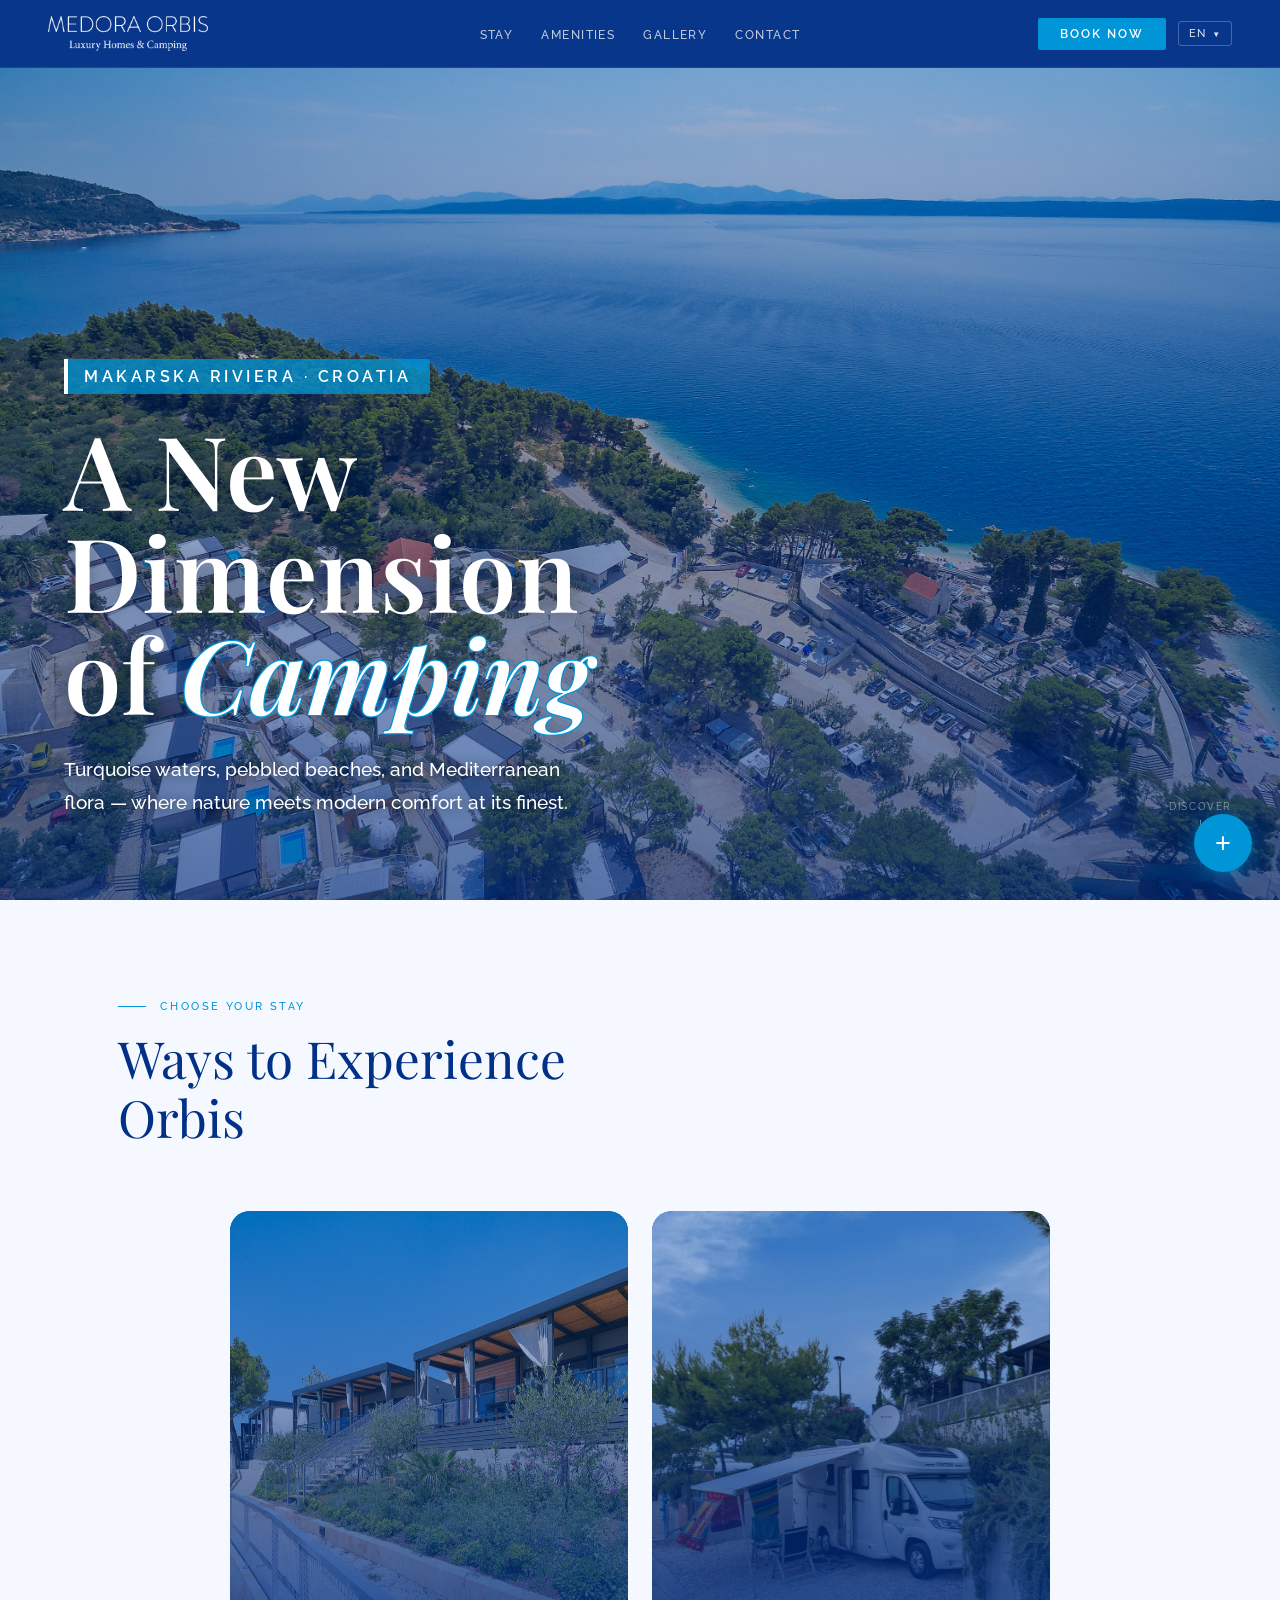
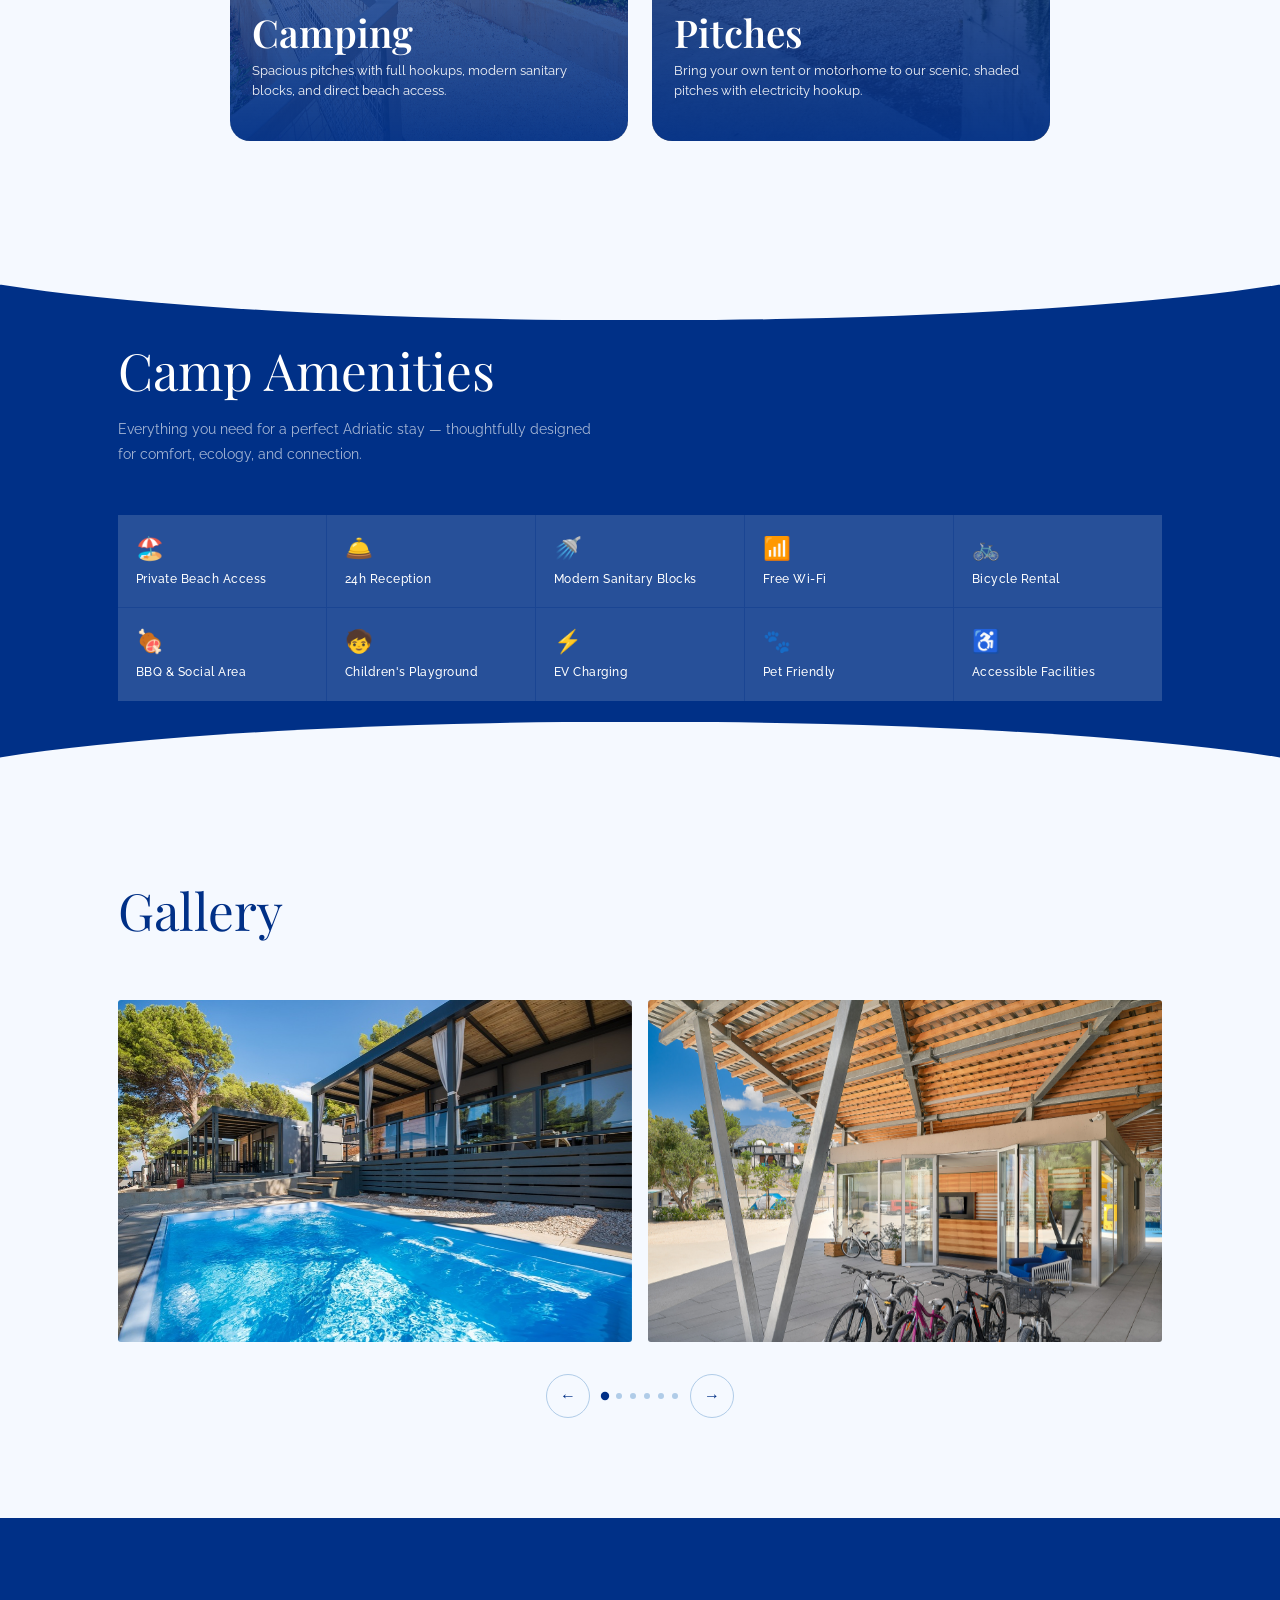
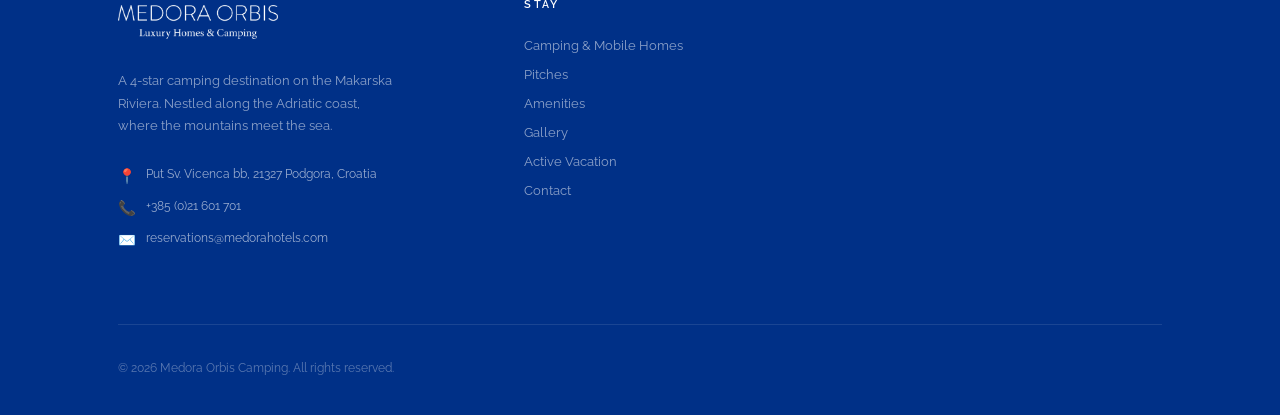
==== commit f39f2ef4: "final 8.5" ====
--- a/index.html
+++ b/index.html
@@ -26,8 +26,8 @@
 .lang-drop{position:relative;}
 .lang-btn{display:flex;align-items:center;gap:6px;background:none;border:1px solid rgba(255,255,255,.25);color:rgba(255,255,255,.85);font-family:'Raleway',sans-serif;font-size:11px;font-weight:500;letter-spacing:.08em;padding:5px 10px;border-radius:3px;cursor:pointer;transition:all .2s;}
 .lang-btn:hover,.lang-drop.open .lang-btn{background:rgba(0,149,214,.2);border-color:rgba(0,149,214,.6);color:#fff;}
-.lang-arrow{font-size:8px;transition:transform .2s;display:inline-block;}
-.lang-drop.open .lang-arrow{transform:rotate(180deg);}
+.lang-btn .arrow{font-size:8px;transition:transform .2s;display:inline-block;}
+.lang-drop.open .lang-btn .arrow{transform:rotate(180deg);}
 .lang-menu{position:absolute;top:calc(100% + 8px);right:0;background:rgba(0,48,135,.98);border:1px solid rgba(0,149,214,.25);border-radius:4px;min-width:100px;overflow:hidden;opacity:0;pointer-events:none;transform:translateY(-6px);transition:opacity .2s,transform .2s;z-index:200;}
 .lang-drop.open .lang-menu{opacity:1;pointer-events:all;transform:translateY(0);}
 .lang-opt{display:block;width:100%;padding:9px 14px;background:none;border:none;color:rgba(255,255,255,.7);font-family:'Raleway',sans-serif;font-size:12px;cursor:pointer;text-align:left;letter-spacing:.06em;}
@@ -148,19 +148,19 @@
 <body>
 
 <nav>
-  <a href="index.html" class="nav-logo"><img src="logo_cropped.png" alt="Medora Orbis" class="nav-logo-img"></a>
+  <a href="#" class="nav-logo"><img src="logo_cropped.png" alt="Medora Orbis" class="nav-logo-img"></a>
   <ul class="nav-links">
-    <li><a href="#options" data-i18n="navStay">Stay</a></li>
-    <li><a href="#amenities" data-i18n="navAmenities">Amenities</a></li>
-    <li><a href="#gallery" data-i18n="navGallery">Gallery</a></li>
-    <li><a href="contact.html" data-i18n="navContact">Contact</a></li>
+    <li><a href="#options">Stay</a></li>
+    <li><a href="#amenities">Amenities</a></li>
+    <li><a href="#gallery">Gallery</a></li>
+    <li><a href="contact.html">Contact</a></li>
   </ul>
   <div class="nav-right">
-    <a href="#" target="_blank" class="btn-book" id="el-bookNav" data-i18n="bookNow">Book Now</a>
+    <a href="#" target="_blank" class="btn-book" id="el-bookNow">Book Now</a>
     <div class="lang-drop" id="langDrop">
       <button class="lang-btn" id="langBtn">
         <span id="langCode">EN</span>
-        <span class="lang-arrow">▼</span>
+        <span class="arrow">▼</span>
       </button>
       <div class="lang-menu" id="langMenu"></div>
     </div>
@@ -170,34 +170,34 @@
 <div class="hero">
   <div class="hero-bg"></div>
   <div class="hero-content">
-    <div class="hero-tag" data-i18n="hero-tag">Makarska Riviera · Croatia</div>
-    <h1 data-i18n-html="hero-h1">A New Dimension<br>of <em>Camping</em></h1>
-    <p class="hero-sub" data-i18n="hero-sub">Turquoise waters, pebbled beaches, and Mediterranean flora — where nature meets modern comfort at its finest.</p>
-  </div>
-  <div class="scroll-hint" data-i18n="scroll-hint">Discover</div>
+    <div class="hero-tag" id="hero-tag">Makarska Riviera · Croatia</div>
+    <h1 id="hero-h1">A New Dimension<br>of <em>Camping</em></h1>
+    <p class="hero-sub" id="hero-sub">Turquoise waters, pebbled beaches, and Mediterranean flora — where nature meets modern comfort at its finest.</p>
+  </div>
+  <div class="scroll-hint" id="scroll-hint">Discover</div>
 </div>
 
 <section class="options-section" id="options">
   <div class="container">
     <div class="options-intro">
-      <div class="sec-lbl" data-i18n="opt-label">Choose Your Stay</div>
-      <h2 class="sec-title" data-i18n="opt-title">Ways to Experience Orbis</h2>
+      <div class="sec-lbl" id="opt-label">Choose Your Stay</div>
+      <h2 class="sec-title" id="opt-title">Ways to Experience Orbis</h2>
     </div>
     <div class="options-grid">
       <a href="camping.html" class="option-card">
         <img src="images/camping-card.jpg" alt="Camping" onerror="this.remove();">
         <div class="option-overlay">
-          <div class="option-name" data-i18n="opt1-name">Camping</div>
-          <div class="option-desc" data-i18n="opt1-desc">Spacious pitches with full hookups, modern sanitary blocks, and direct beach access.</div>
-          <span class="option-link" data-i18n="explore">Explore</span>
+          <div class="option-name" data-key="opt1-name">Camping</div>
+          <div class="option-desc" data-key="opt1-desc">Spacious pitches with full hookups, modern sanitary blocks, and direct beach access.</div>
+          <span class="option-link" data-key="explore">Explore</span>
         </div>
       </a>
       <a href="pitches_page.html" class="option-card">
         <img src="images/pitches-card.jpg" alt="Pitches" onerror="this.remove();">
         <div class="option-overlay">
-          <div class="option-name" data-i18n="opt3-name">Pitches</div>
-          <div class="option-desc" data-i18n="opt3-desc">Bring your own tent or motorhome to our scenic, shaded pitches with electricity hookup.</div>
-          <span class="option-link" data-i18n="explore">Explore</span>
+          <div class="option-name" data-key="opt3-name">Pitches</div>
+          <div class="option-desc" data-key="opt3-desc">Bring your own tent or motorhome to our scenic, shaded pitches with electricity hookup.</div>
+          <span class="option-link" data-key="explore">Explore</span>
         </div>
       </a>
     </div>
@@ -206,19 +206,19 @@
 
 <section class="am-sec" id="amenities">
   <div class="container am-inner">
-    <h2 class="sec-title" data-i18n="am-title">Camp Amenities</h2>
-    <p class="am-lead" data-i18n="am-lead">Everything you need for a perfect Adriatic stay — thoughtfully designed for comfort, ecology, and connection.</p>
+    <h2 class="sec-title" id="am-title">Camp Amenities</h2>
+    <p class="am-lead" id="am-lead">Everything you need for a perfect Adriatic stay — thoughtfully designed for comfort, ecology, and connection.</p>
     <div class="am-grid">
-      <div class="am-item"><div class="am-icon">🏖️</div><div class="am-name" data-i18n="am1">Private Beach Access</div></div>
-      <div class="am-item"><div class="am-icon">🛎️</div><div class="am-name" data-i18n="am2">24h Reception</div></div>
-      <div class="am-item"><div class="am-icon">🚿</div><div class="am-name" data-i18n="am3">Modern Sanitary Blocks</div></div>
-      <div class="am-item"><div class="am-icon">📶</div><div class="am-name" data-i18n="am4">Free Wi-Fi</div></div>
-      <div class="am-item"><div class="am-icon">🚲</div><div class="am-name" data-i18n="am5">Bicycle Rental</div></div>
-      <div class="am-item"><div class="am-icon">🍖</div><div class="am-name" data-i18n="am7">BBQ &amp; Social Area</div></div>
-      <div class="am-item"><div class="am-icon">🧒</div><div class="am-name" data-i18n="am8">Children's Playground</div></div>
-      <div class="am-item"><div class="am-icon">⚡</div><div class="am-name" data-i18n="am9">EV Charging</div></div>
-      <div class="am-item"><div class="am-icon">🐾</div><div class="am-name" data-i18n="am10">Pet Friendly</div></div>
-      <div class="am-item"><div class="am-icon">♿</div><div class="am-name" data-i18n="am11">Accessible Facilities</div></div>
+      <div class="am-item"><div class="am-icon">🏖️</div><div class="am-name" data-key="am1">Private Beach Access</div></div>
+      <div class="am-item"><div class="am-icon">🛎️</div><div class="am-name" data-key="am2">24h Reception</div></div>
+      <div class="am-item"><div class="am-icon">🚿</div><div class="am-name" data-key="am3">Modern Sanitary Blocks</div></div>
+      <div class="am-item"><div class="am-icon">📶</div><div class="am-name" data-key="am4">Free Wi-Fi</div></div>
+      <div class="am-item"><div class="am-icon">🚲</div><div class="am-name" data-key="am5">Bicycle Rental</div></div>
+      <div class="am-item"><div class="am-icon">🍖</div><div class="am-name" data-key="am7">BBQ &amp; Social Area</div></div>
+      <div class="am-item"><div class="am-icon">🧒</div><div class="am-name" data-key="am8">Children's Playground</div></div>
+      <div class="am-item"><div class="am-icon">⚡</div><div class="am-name" data-key="am9">EV Charging</div></div>
+      <div class="am-item"><div class="am-icon">🐾</div><div class="am-name" data-key="am10">Pet Friendly</div></div>
+      <div class="am-item"><div class="am-icon">♿</div><div class="am-name" data-key="am11">Accessible Facilities</div></div>
     </div>
   </div>
 </section>
@@ -227,7 +227,7 @@
   <div class="container">
     <div class="gal-header">
       <div>
-        <h2 class="sec-title" data-i18n="gal-title">Gallery</h2>
+        <h2 class="sec-title" id="gal-title">Gallery</h2>
       </div>
     </div>
     <div class="car-outer">
@@ -263,66 +263,69 @@
     <div class="f-grid">
       <div class="f-brand">
         <a href="#" class="nav-logo"><img src="logo_cropped.png" alt="Medora Orbis" class="nav-logo-img"></a>
-        <p class="f-about" data-i18n="footer-about">A 4-star camping destination on the Makarska Riviera. Nestled along the Adriatic coast, where the mountains meet the sea.</p>
+        <p class="f-about" id="footer-about">A 4-star camping destination on the Makarska Riviera. Nestled along the Adriatic coast, where the mountains meet the sea.</p>
         <div class="f-contact"><span>📍</span> Put Sv. Vicenca bb, 21327 Podgora, Croatia</div>
         <div class="f-contact"><span>📞</span> <a href="tel:+38521601701" style="color:inherit;text-decoration:none;">+385 (0)21 601 701</a></div>
         <div class="f-contact"><span>✉️</span> <a href="mailto:reservations@medorahotels.com" style="color:inherit;text-decoration:none;">reservations@medorahotels.com</a></div>
       </div>
       <div>
-        <div class="f-col-title" data-i18n="fc1-title">Stay</div>
+        <div class="f-col-title" id="fc1-title">Stay</div>
         <ul class="f-links">
-          <li><a href="camping.html" data-i18n="fc1-1">Camping &amp; Mobile Homes</a></li>
-          <li><a href="pitches_page.html" data-i18n="fc1-3">Pitches</a></li>
-          <li><a href="index.html#amenities" data-i18n="fc2-1">Amenities</a></li>
-          <li><a href="index.html#gallery" data-i18n="fc2-2">Gallery</a></li>
-          <li><a href="active-vacation.html" data-i18n="fc2-4">Active Vacation</a></li>
-          <li><a href="contact.html" data-i18n="fc3-2">Contact</a></li>
+          <li><a href="camping.html" data-key="fc1-1">Camping &amp; Mobile Homes</a></li>
+          <li><a href="pitches_page.html" data-key="fc1-3">Pitches</a></li>
+          <li><a href="index.html#amenities" data-key="fc2-1">Amenities</a></li>
+          <li><a href="index.html#gallery" data-key="fc2-2">Gallery</a></li>
+          <li><a href="active-vacation.html" data-key="fc2-4">Active Vacation</a></li>
+          <li><a href="contact.html" data-key="fc3-2">Contact</a></li>
         </ul>
       </div>
     </div>
     <hr class="f-divider">
     <div class="f-bottom">
-      <p data-i18n="footer-copy">© 2026 Medora Orbis Camping. All rights reserved.</p>
+      <p id="footer-copy">© 2026 Medora Orbis Camping. All rights reserved.</p>
     </div>
   </div>
 </footer>
 
 <script>
 var T = {
-  EN:{'hero-tag':'Makarska Riviera · Croatia','hero-h1':'A New Dimension<br>of <em>Camping</em>','hero-sub':'Turquoise waters, pebbled beaches, and Mediterranean flora — where nature meets modern comfort at its finest.','scroll-hint':'Discover','opt-label':'Choose Your Stay','opt-title':'Ways to Experience Orbis','opt1-name':'Camping','opt1-desc':'Spacious pitches with full hookups, modern sanitary blocks, and direct beach access.','opt3-name':'Pitches','opt3-desc':'Bring your own tent or motorhome to our scenic, shaded pitches with electricity hookup.','explore':'Explore','am-title':'Camp Amenities','am-lead':'Everything you need for a perfect Adriatic stay — thoughtfully designed for comfort, ecology, and connection.','am1':'Private Beach Access','am1d':'Direct access to pristine pebble beach on the Makarska Riviera','am2':'24h Reception','am2d':'Round-the-clock front desk and security on the campsite','am3':'Modern Sanitary Blocks','am3d':'Fully renovated, clean facilities with hot water always available','am4':'Free Wi-Fi','am4d':'High-speed internet access throughout the entire campsite','am5':'Bicycle Rental','am5d':'Explore Podgora and the coast at your own pace','am6':'Eco Standards','am6d':'Waste separation, solar collectors, and eco irrigation systems','am7':'BBQ & Social Area','am7d':'Covered communal space with barbecue and large shared tables','am8':"Children's Playground",'am8d':'Safe, shaded play area for little adventurers','am9':'EV Charging','am9d':'On-site electric vehicle charging station available','am10':'Pet Friendly','am10d':'Designated pet-welcome area within the campsite','am11':'Accessible Facilities','am11d':'Partially adapted for guests with special needs','am12':'Wellness & Spa','am12d':'Access to whirlpool, sauna & massage at nearby Hotel Medora Auri','star-strong':'4-Star Certified Campsite','star-sub':'1.3 ha · 77 units · 260 guests capacity · Podgora, Croatia','offer-badge':'Limited Availability','offer-label':'Exclusive Deal','offer-title':'Spring<br><em>Special Offer</em>','offer-desc':'Book your stay this spring and enjoy lunch included in the price — fresh local flavours, served daily at our restaurant with a sea view.','perk1':'Lunch Included','perk2':'Free Wi-Fi','perk3':'Beach Access','perk4':'Flexible Cancellation','offer-cta':'View Offer →','gal-label':'Visual Journey','gal-title':'Gallery','gal-btn':'View Full Gallery →','footer-about':'A 4-star camping destination on the Makarska Riviera. Nestled along the Adriatic coast, where the mountains meet the sea.','fc1-title':'Stay','fc1-1':'Camping & Mobile Homes','fc1-3':'Pitches','fc1-4':'Book Now','fc2-title':'Explore','fc2-1':'Amenities','fc2-2':'Photo Gallery','fc2-3':'Beach & Sea','fc2-4':'Active Vacation','fc2-5':'Excursions','fc3-title':'Information','fc3-1':'Map & Directions','fc3-2':'Contact','fc3-3':'About Podgora','fc3-4':'Food & Drinks','fc3-5':'Climate','footer-copy':'© 2026 Medora Orbis Camping. All rights reserved.','footer-stars-text':'4-Star Certified · Makarska Riviera','el-bookNow':'Book Now','bookNow':'Book Now','navStay':'Stay','navAmenities':'Amenities','navGallery':'Gallery','navContact':'Contact'},
-  HR:{'hero-tag':'Makarska rivijera · Hrvatska','hero-h1':'Nova Dimenzija<br><em>Kampiranja</em>','hero-sub':'Tirkizne vode, šljunčane plaže i mediteranska flora — gdje se priroda susreće s modernom udobnošću.','scroll-hint':'Istražite','opt-label':'Odaberite smještaj','opt-title':'Načini doživljaja Orbisa','opt1-name':'Kampiranje','opt1-desc':'Prostrane parcele s priključcima, moderni sanitarni čvorovi i izravni pristup plaži.','opt3-name':'Parcele','opt3-desc':'Donesite vlastiti šator ili kamp-prikolicu na naše slikovite, sjenovite parcele.','explore':'Istraži','am-title':'Sadržaji kampa','am-lead':'Sve što trebate za savršen odmor na Jadranu.','am1':'Privatna plaža','am1d':'Izravni pristup šljunčanoj plaži na Makarskoj rivijeri','am2':'Recepcija 24h','am2d':'Non-stop recepcija i osiguranje','am3':'Moderni sanitarni čvorovi','am3d':'Obnovljeni s toplom vodom uvijek dostupnom','am4':'Besplatni Wi-Fi','am4d':'Brzi internet po cijelom kampu','am5':'Iznajmljivanje bicikala','am5d':'Istražite Podgoru i obalu vlastitim tempom','am6':'Eko standardi','am6d':'Odvajanje otpada i solarni kolektori','am7':'Roštilj i društveni prostor','am7d':'Natkriveni prostor s roštiljem','am8':'Dječje igralište','am8d':'Sigurno igralište za male istraživače','am9':'Punjenje e-vozila','am9d':'Stanica za punjenje e-vozila','am10':'Ljubimci dobrodošli','am10d':'Označeno područje za kućne ljubimce','am11':'Pristupačni sadržaji','am11d':'Djelomično prilagođeno za goste s posebnim potrebama','am12':'Wellness & Spa','am12d':'Pristup jacuzziju i sauni u Hotelu Medora Auri','star-strong':'Kamp s 4 zvjezdice','star-sub':'1,3 ha · 77 jedinica · 260 gostiju · Podgora, Hrvatska','offer-badge':'Ograničena dostupnost','offer-label':'Ekskluzivna ponuda','offer-title':'Proljetna<br><em>posebna ponuda</em>','offer-desc':'Rezervirajte odmor ovog proljeća i uživajte u ručku uključenom u cijenu.','perk1':'Ručak uključen','perk2':'Besplatni Wi-Fi','perk3':'Pristup plaži','perk4':'Fleksibilni otkaz','offer-cta':'Pogledaj ponudu →','gal-label':'Vizualni doživljaj','gal-title':'Galerija','gal-btn':'Cijela galerija →','footer-about':'Kamp s 4 zvjezdice na Makarskoj rivijeri.','fc1-title':'Smještaj','fc1-1':'Kampiranje i mobilne kućice','fc1-3':'Parcele','fc1-4':'Rezerviraj','fc2-title':'Istraži','fc2-1':'Sadržaji','fc2-2':'Foto galerija','fc2-3':'Plaža i more','fc2-4':'Aktivan odmor','fc2-5':'Izleti','fc3-title':'Informacije','fc3-1':'Karta i upute','fc3-2':'Kontakt','fc3-3':'O Podgori','fc3-4':'Hrana i piće','fc3-5':'Klima','footer-copy':'© 2026 Medora Orbis Camping. Sva prava pridržana.','footer-stars-text':'4 zvjezdice · Makarska rivijera','el-bookNow':'Rezerviraj','bookNow':'Rezerviraj','navStay':'Smještaj','navAmenities':'Sadržaji','navGallery':'Galerija','navContact':'Kontakt'},
-  DE:{'hero-tag':'Makarska Riviera · Kroatien','hero-h1':'Eine neue Dimension<br>des <em>Campings</em>','hero-sub':'Türkisfarbenes Wasser, Kieselstrände und mediterrane Flora — wo Natur auf modernen Komfort trifft.','scroll-hint':'Entdecken','opt-label':'Wählen Sie Ihren Aufenthalt','opt-title':'Erlebnismöglichkeiten in Orbis','opt1-name':'Camping','opt1-desc':'Geräumige Stellplätze mit Vollausstattung und direktem Strandzugang.','opt3-name':'Stellplätze','opt3-desc':'Bringen Sie Ihr Zelt oder Wohnmobil auf unsere malerischen Stellplätze.','explore':'Entdecken','am-title':'Lagerausstattung','am-lead':'Alles für einen perfekten Adria-Urlaub.','am1':'Privater Strandzugang','am1d':'Direkter Zugang zum Kieselstrand','am2':'24h-Rezeption','am2d':'Rund-um-die-Uhr-Rezeption','am3':'Moderne Sanitäranlagen','am3d':'Renoviert mit stets verfügbarem Warmwasser','am4':'Kostenloses WLAN','am4d':'Schnelles Internet im gesamten Campingplatz','am5':'Fahrradverleih','am5d':'Erkunden Sie die Küste in Ihrem Tempo','am6':'Öko-Standards','am6d':'Mülltrennung und Solarkollektoren','am7':'Grillplatz','am7d':'Überdachter Gemeinschaftsbereich mit Grill','am8':'Kinderspielplatz','am8d':'Sicherer Spielbereich für Kinder','am9':'E-Auto-Laden','am9d':'Ladestation vor Ort','am10':'Haustiere willkommen','am10d':'Ausgewiesener Haustierbereich','am11':'Barrierefreie Einrichtungen','am11d':'Teilweise für besondere Bedürfnisse angepasst','am12':'Wellness & Spa','am12d':'Whirlpool und Sauna im Hotel Medora Auri','star-strong':'4-Sterne zertifizierter Campingplatz','star-sub':'1,3 ha · 77 Einheiten · 260 Gäste · Podgora','offer-badge':'Begrenzte Verfügbarkeit','offer-label':'Exklusives Angebot','offer-title':'Frühjahrs-<br><em>Sonderangebot</em>','offer-desc':'Buchen Sie jetzt und genießen Sie das Mittagessen inklusive — täglich mit Meerblick.','perk1':'Mittagessen inklusive','perk2':'Kostenloses WLAN','perk3':'Strandzugang','perk4':'Flexible Stornierung','offer-cta':'Angebot ansehen →','gal-label':'Visuelle Reise','gal-title':'Galerie','gal-btn':'Vollständige Galerie →','footer-about':'4-Sterne Camping an der Makarska Riviera.','fc1-title':'Unterkunft','fc1-1':'Camping & Mobilheime','fc1-3':'Stellplätze','fc1-4':'Jetzt buchen','fc2-title':'Entdecken','fc2-1':'Ausstattung','fc2-2':'Fotogalerie','fc2-3':'Strand & Meer','fc2-4':'Aktiver Urlaub','fc2-5':'Ausflüge','fc3-title':'Informationen','fc3-1':'Karte & Anfahrt','fc3-2':'Kontakt','fc3-3':'Über Podgora','fc3-4':'Essen & Trinken','fc3-5':'Klima','footer-copy':'© 2026 Medora Orbis Camping. Alle Rechte vorbehalten.','footer-stars-text':'4-Sterne zertifiziert · Makarska Riviera','el-bookNow':'Jetzt buchen','bookNow':'Jetzt buchen','navStay':'Unterkunft','navAmenities':'Ausstattung','navGallery':'Galerie','navContact':'Kontakt'},
-  HU:{'hero-tag':'Makarska Riviéra · Horvátország','hero-h1':'A kempingezés<br><em>új dimenziója</em>','hero-sub':'Türkiz vizek, kavicsos strandok — ahol a természet találkozik a modern kényelemmel.','scroll-hint':'Felfedezés','opt-label':'Válassza ki szállását','opt-title':'Az Orbis élményei','opt1-name':'Kemping','opt1-desc':'Tágas parcellák és közvetlen strandhozzáférés.','opt3-name':'Parcellák','opt3-desc':'Hozza saját sátrát vagy lakókocsiját árnyékos parcelláinkra.','explore':'Felfedezés','am-title':'Tábori létesítmények','am-lead':'Minden egy tökéletes Adria-nyaraláshoz.','am1':'Privát strandhozzáférés','am1d':'Közvetlen hozzáférés a kavicsos strandhoz','am2':'24 órás recepció','am2d':'Éjjel-nappal elérhető recepció','am3':'Modern szaniter blokkok','am3d':'Felújítva, meleg vízzel','am4':'Ingyenes Wi-Fi','am4d':'Nagy sebességű internet az egész táborban','am5':'Kerékpárkölcsönzés','am5d':'Fedezze fel a partot saját tempójában','am6':'Öko szabványok','am6d':'Hulladékválogatás és napkollektorok','am7':'BBQ és közösségi tér','am7d':'Fedett tér grillezési lehetőséggel','am8':'Gyerekjátszótér','am8d':'Biztonságos játszóterület','am9':'EV töltés','am9d':'Elektromos jármű töltőállomás','am10':'Háziállatok üdvözlése','am10d':'Kijelölt kisállat-terület','am11':'Akadálymentes létesítmények','am11d':'Részben kialakítva különleges igényekre','am12':'Wellness & Spa','am12d':'Pezsgőfürdő és szauna a Medora Auri Hotelben','star-strong':'4 csillagos tanúsított kemping','star-sub':'1,3 ha · 77 egység · 260 vendég · Podgora','offer-badge':'Korlátozott elérhetőség','offer-label':'Exkluzív ajánlat','offer-title':'Tavaszi<br><em>különleges ajánlat</em>','offer-desc':'Foglalja le tavaszi tartózkodását és élvezze az ebédet az árban.','perk1':'Ebéd beleértve','perk2':'Ingyenes Wi-Fi','perk3':'Strandhozzáférés','perk4':'Rugalmas lemondás','offer-cta':'Ajánlat megtekintése →','gal-label':'Vizuális utazás','gal-title':'Galéria','gal-btn':'Teljes galéria →','footer-about':'4 csillagos kemping a Makarska Riviérán.','fc1-title':'Szállás','fc1-1':'Kemping és mobilházak','fc1-3':'Parcellák','fc1-4':'Foglalás','fc2-title':'Felfedezés','fc2-1':'Létesítmények','fc2-2':'Fotógaléria','fc2-3':'Strand és tenger','fc2-4':'Aktív nyaralás','fc2-5':'Kirándulások','fc3-title':'Információ','fc3-1':'Térkép és útvonal','fc3-2':'Kapcsolat','fc3-3':'Podgoráról','fc3-4':'Étel és ital','fc3-5':'Éghajlat','footer-copy':'© 2026 Medora Orbis Camping. Minden jog fenntartva.','footer-stars-text':'4 csillagos · Makarska Riviéra','el-bookNow':'Foglalás','bookNow':'Foglalás','navStay':'Szállás','navAmenities':'Létesítmények','navGallery':'Galéria','navContact':'Kapcsolat'},
-  RO:{'hero-tag':'Riviera Makarska · Croația','hero-h1':'O nouă dimensiune<br>a <em>campingului</em>','hero-sub':'Ape turcoaz și plaje cu pietriș — unde natura întâlnește confortul modern.','scroll-hint':'Descoperiți','opt-label':'Alegeți sejurul','opt-title':'Experiențe în Orbis','opt1-name':'Camping','opt1-desc':'Locuri spațioase și acces direct la plajă.','opt3-name':'Parcele','opt3-desc':'Aduceți cortul sau rulota pe parcelele noastre pitorești.','explore':'Explorați','am-title':'Facilități camping','am-lead':'Tot ce aveți nevoie pentru un sejur perfect.','am1':'Acces privat la plajă','am1d':'Acces direct la plaja de pietriș','am2':'Recepție 24h','am2d':'Recepție non-stop','am3':'Blocuri sanitare moderne','am3d':'Renovate cu apă caldă disponibilă','am4':'Wi-Fi gratuit','am4d':'Internet rapid pe tot campingul','am5':'Închiriere biciclete','am5d':'Explorați coasta în ritmul dvs.','am6':'Standarde eco','am6d':'Colectare selectivă și panouri solare','am7':'Zona BBQ','am7d':'Spațiu comunal cu grătar','am8':'Loc de joacă','am8d':'Zonă sigură pentru copii','am9':'Încărcare EV','am9d':'Stație de încărcare la fața locului','am10':'Animale binevenite','am10d':'Zonă desemnată pentru animale','am11':'Facilități accesibile','am11d':'Parțial adaptat pentru nevoi speciale','am12':'Wellness & Spa','am12d':'Jacuzzi și saună la Hotelul Medora Auri','star-strong':'Camping certificat 4 stele','star-sub':'1,3 ha · 77 unități · 260 oaspeți · Podgora','offer-badge':'Disponibilitate limitată','offer-label':'Ofertă exclusivă','offer-title':'Ofertă<br><em>de primăvară</em>','offer-desc':'Rezervați și bucurați-vă de prânz inclus în preț zilnic cu vedere la mare.','perk1':'Prânz inclus','perk2':'Wi-Fi gratuit','perk3':'Acces la plajă','perk4':'Anulare flexibilă','offer-cta':'Vezi oferta →','gal-label':'Călătorie vizuală','gal-title':'Galerie','gal-btn':'Galerie completă →','footer-about':'Camping de 4 stele pe Riviera Makarska.','fc1-title':'Cazare','fc1-1':'Camping & Case mobile','fc1-3':'Parcele','fc1-4':'Rezervați','fc2-title':'Explorați','fc2-1':'Facilități','fc2-2':'Galerie foto','fc2-3':'Plajă & Mare','fc2-4':'Vacanță activă','fc2-5':'Excursii','fc3-title':'Informații','fc3-1':'Hartă & Indicații','fc3-2':'Contact','fc3-3':'Despre Podgora','fc3-4':'Mâncare & Băutură','fc3-5':'Climă','footer-copy':'© 2026 Medora Orbis Camping. Toate drepturile rezervate.','footer-stars-text':'4 Stele · Riviera Makarska','el-bookNow':'Rezervați','bookNow':'Rezervați','navStay':'Cazare','navAmenities':'Facilități','navGallery':'Galerie','navContact':'Contact'},
-  UA:{'hero-tag':"Макарська Рив'єра · Хорватія",'hero-h1':'Новий вимір<br><em>кемпінгу</em>','hero-sub':'Бірюзові води та галькові пляжі — де природа зустрічається з сучасним комфортом.','scroll-hint':'Відкрийте','opt-label':'Оберіть проживання','opt-title':'Досвід в Орбісі','opt1-name':'Кемпінг','opt1-desc':'Просторі майданчики та прямий доступ до пляжу.','opt3-name':'Майданчики','opt3-desc':'Привезіть намет або причіп на мальовничі майданчики.','explore':'Дослідити','am-title':'Зручності кемпінгу','am-lead':'Все для ідеального відпочинку на Адріатиці.','am1':'Приватний пляж','am1d':'Прямий доступ до галькового пляжу','am2':'Цілодобова рецепція','am2d':'Цілодобова рецепція та охорона','am3':'Сучасні санвузли','am3d':'Відремонтовані з гарячою водою','am4':'Безкоштовний Wi-Fi','am4d':'Швидкісний інтернет по всій території','am5':'Оренда велосипедів','am5d':'Досліджуйте узбережжя у власному темпі','am6':'Еко-стандарти','am6d':'Сортування відходів і сонячні колектори','am7':'Зона барбекю','am7d':'Критий простір з мангалом','am8':'Дитячий майданчик','am8d':'Безпечна зона для дітей','am9':'Зарядка EV','am9d':'Станція для електромобілів','am10':'Домашні тварини вітаються','am10d':'Спеціальна зона для тварин','am11':'Доступні зручності','am11d':'Частково адаптовано для особливих потреб','am12':'Велнес та СПА','am12d':'Джакузі та сауна в готелі Medora Auri','star-strong':'Кемпінг 4 зірки','star-sub':'1,3 га · 77 одиниць · 260 гостей · Подгора','offer-badge':'Обмежена доступність','offer-label':'Ексклюзивна пропозиція','offer-title':'Весняна<br><em>пропозиція</em>','offer-desc':'Забронюйте та насолоджуйтесь обідом включеним у ціну щодня з видом на море.','perk1':'Обід включено','perk2':'Безкоштовний Wi-Fi','perk3':'Доступ до пляжу','perk4':'Гнучка відміна','offer-cta':'Переглянути →','gal-label':'Візуальна подорож','gal-title':'Галерея','gal-btn':'Повна галерея →','footer-about':"Кемпінг 4 зірки на Макарській Рив'єрі.",'fc1-title':'Проживання','fc1-1':'Кемпінг і мобільні будинки','fc1-3':'Майданчики','fc1-4':'Забронювати','fc2-title':'Дослідити','fc2-1':'Зручності','fc2-2':'Фотогалерея','fc2-3':'Пляж і море','fc2-4':'Активний відпочинок','fc2-5':'Екскурсії','fc3-title':'Інформація','fc3-1':'Карта та маршрут','fc3-2':'Контакт','fc3-3':'Про Подгору','fc3-4':'Їжа та напої','fc3-5':'Клімат','footer-copy':"© 2026 Medora Orbis Camping. Усі права захищені.",'footer-stars-text':"4 зірки · Макарська Рив'єра",'el-bookNow':'Забронювати','bookNow':'Забронювати','navStay':'Проживання','navAmenities':'Зручності','navGallery':'Галерея','navContact':'Контакт'},
-  PL:{'hero-tag':'Riwiera Makarska · Chorwacja','hero-h1':'Nowy wymiar<br><em>campingu</em>','hero-sub':'Turkusowe wody, kamieniste plaże i śródziemnomorska flora — gdzie natura spotyka się z nowoczesnym komfortem.','scroll-hint':'Odkryj','opt-label':'Wybierz pobyt','opt-title':'Sposoby doświadczenia Orbis','opt1-name':'Camping','opt1-desc':'Przestronne miejsca z pełnym przyłączem i bezpośrednim dostępem do plaży.','opt3-name':'Miejsca','opt3-desc':'Przywieź własny namiot lub kamper na nasze malownicze, zacienione miejsca.','explore':'Odkryj','am-title':'Udogodnienia obozu','am-lead':'Wszystko czego potrzebujesz na idealny pobyt nad Adriatykiem.','am1':'Prywatny dostęp do plaży','am1d':'Bezpośredni dostęp do kamienistej plaży na Riwierze Makarskiej','am2':'Recepcja 24h','am2d':'Całodobowa recepcja i ochrona','am3':'Nowoczesne węzły sanitarne','am3d':'Wyremontowane z ciepłą wodą dostępną zawsze','am4':'Bezpłatne Wi-Fi','am4d':'Szybki internet na terenie całego campingu','am5':'Wypożyczalnia rowerów','am5d':'Odkrywaj Podgorę i wybrzeże we własnym tempie','am6':'Standardy ekologiczne','am6d':'Segregacja odpadów i kolektory słoneczne','am7':'Strefa BBQ','am7d':'Zadaszony wspólny plac z grillem','am8':'Plac zabaw','am8d':'Bezpieczna strefa dla dzieci','am9':'Ładowanie EV','am9d':'Stacja ładowania pojazdów elektrycznych','am10':'Zwierzęta mile widziane','am10d':'Wyznaczona strefa dla zwierząt','am11':'Udogodnienia dla niepełnosprawnych','am11d':'Częściowo przystosowane dla osób ze specjalnymi potrzebami','am12':'Wellness & Spa','am12d':'Jacuzzi i sauna w Hotelu Medora Auri','star-strong':'Certyfikowany camping 4 gwiazdki','star-sub':'1,3 ha · 77 jednostek · 260 gości · Podgora','offer-badge':'Ograniczona dostępność','offer-label':'Ekskluzywna oferta','offer-title':'Wiosenna<br><em>oferta specjalna</em>','offer-desc':'Zarezerwuj pobyt tej wiosny i ciesz się lunchem wliczonym w cenę — codziennie z widokiem na morze.','perk1':'Lunch wliczony','perk2':'Bezpłatne Wi-Fi','perk3':'Dostęp do plaży','perk4':'Elastyczne odwołanie','offer-cta':'Zobacz ofertę →','gal-label':'Wizualna podróż','gal-title':'Galeria','gal-btn':'Pełna galeria →','footer-about':'Camping 4 gwiazdki na Riwierze Makarskiej.','fc1-title':'Pobyt','fc1-1':'Camping i domki mobilne','fc1-3':'Miejsca','fc1-4':'Zarezerwuj','fc2-title':'Odkryj','fc2-1':'Udogodnienia','fc2-2':'Galeria zdjęć','fc2-3':'Plaża i morze','fc2-4':'Aktywne wakacje','fc2-5':'Wycieczki','fc3-title':'Informacje','fc3-1':'Mapa i dojazd','fc3-2':'Kontakt','fc3-3':'O Podgorze','fc3-4':'Jedzenie i napoje','fc3-5':'Klimat','footer-copy':'© 2026 Medora Orbis Camping. Wszelkie prawa zastrzeżone.','footer-stars-text':'4 gwiazdki · Riwiera Makarska','el-bookNow':'Zarezerwuj','bookNow':'Zarezerwuj','navStay':'Pobyt','navAmenities':'Udogodnienia','navGallery':'Galeria','navContact':'Kontakt'},
-  CS:{'hero-tag':'Makarská riviéra · Chorvatsko','hero-h1':'Nová dimenze<br><em>kempování</em>','hero-sub':'Tyrkysové vody, oblázkové pláže a středomořská flora — kde se příroda setkává s moderním pohodlím.','scroll-hint':'Objevte','opt-label':'Vyberte pobyt','opt-title':'Způsoby zažití Orbis','opt1-name':'Kempování','opt1-desc':'Prostorná místa s plným napojením a přímým přístupem na pláž.','opt3-name':'Místa','opt3-desc':'Přivezte si vlastní stan nebo karavan na naše malebná, stinná místa.','explore':'Objevte','am-title':'Vybavení kempu','am-lead':'Vše, co potřebujete pro dokonalý pobyt u Jadranu.','am1':'Soukromý přístup na pláž','am1d':'Přímý přístup na oblázkovou pláž na Makarské riviéře','am2':'Recepce 24h','am2d':'Nepřetržitá recepce a ostraha','am3':'Moderní sanitární bloky','am3d':'Renovované s teplou vodou vždy k dispozici','am4':'Bezplatné Wi-Fi','am4d':'Vysokorychlostní internet po celém areálu','am5':'Půjčovna kol','am5d':'Prozkoumejte Podgoru a pobřeží vlastním tempem','am6':'Ekologické standardy','am6d':'Třídění odpadu a solární kolektory','am7':'Grilování a společenský prostor','am7d':'Zastřešený prostor s grilem','am8':'Dětské hřiště','am8d':'Bezpečná zóna pro malé dobrodruhy','am9':'Nabíjení EV','am9d':'Stanice pro nabíjení elektromobilů','am10':'Domácí mazlíčci vítáni','am10d':'Vyhrazená zóna pro zvířata','am11':'Bezbariérové vybavení','am11d':'Částečně upraveno pro hosty se speciálními potřebami','am12':'Wellness & Spa','am12d':'Vířivka a sauna v Hotelu Medora Auri','star-strong':'Certifikovaný kemp 4 hvězdičky','star-sub':'1,3 ha · 77 jednotek · 260 hostů · Podgora','offer-badge':'Omezená dostupnost','offer-label':'Exkluzivní nabídka','offer-title':'Jarní<br><em>speciální nabídka</em>','offer-desc':'Rezervujte pobyt toto jaro a užijte si oběd zahrnutý v ceně — denně s výhledem na moře.','perk1':'Oběd v ceně','perk2':'Bezplatné Wi-Fi','perk3':'Přístup na pláž','perk4':'Flexibilní storno','offer-cta':'Zobrazit nabídku →','gal-label':'Vizuální cesta','gal-title':'Galerie','gal-btn':'Celá galerie →','footer-about':'Kemp 4 hvězdičky na Makarské riviéře.','fc1-title':'Pobyt','fc1-1':'Kempování a mobilní domy','fc1-3':'Místa','fc1-4':'Rezervovat','fc2-title':'Objevte','fc2-1':'Vybavení','fc2-2':'Fotogalerie','fc2-3':'Pláž a moře','fc2-4':'Aktivní dovolená','fc2-5':'Výlety','fc3-title':'Informace','fc3-1':'Mapa a trasa','fc3-2':'Kontakt','fc3-3':'O Podgoře','fc3-4':'Jídlo a pití','fc3-5':'Klima','footer-copy':'© 2026 Medora Orbis Camping. Všechna práva vyhrazena.','footer-stars-text':'4 hvězdičky · Makarská riviéra','el-bookNow':'Rezervovat','bookNow':'Rezervovat','navStay':'Pobyt','navAmenities':'Vybavení','navGallery':'Galerie','navContact':'Kontakt'},
-  SK:{'hero-tag':'Makarská riviéra · Chorvátsko','hero-h1':'Nová dimenzia<br><em>kempingu</em>','hero-sub':'Tyrkysové vody, oblázkové pláže a stredomorská flóra — kde sa príroda stretáva s moderným komfortom.','scroll-hint':'Objavte','opt-label':'Vyberte pobyt','opt-title':'Spôsoby zažitia Orbis','opt1-name':'Kemping','opt1-desc':'Priestranné miesta s plným napojením a priamym prístupom na pláž.','opt3-name':'Miesta','opt3-desc':'Privezte vlastný stan alebo karavan na naše malebné, tienisté miesta.','explore':'Objavte','am-title':'Vybavenie kempu','am-lead':'Všetko, čo potrebujete pre dokonalý pobyt pri Jadrane.','am1':'Súkromný prístup na pláž','am1d':'Priamy prístup na oblázkovu pláž na Makarskej riviére','am2':'Recepcia 24h','am2d':'Nepretržitá recepcia a ochrana','am3':'Moderné sanitárne bloky','am3d':'Zrekonštruované s teplou vodou vždy k dispozícii','am4':'Bezplatné Wi-Fi','am4d':'Vysokorýchlostný internet po celom areáli','am5':'Požičovňa bicyklov','am5d':'Preskúmajte Podgoru a pobrežie vlastným tempom','am6':'Ekologické štandardy','am6d':'Triedenie odpadu a solárne kolektory','am7':'Grilovanie a spoločenský priestor','am7d':'Zastřešený priestor s grilom','am8':'Detské ihrisko','am8d':'Bezpečná zóna pre malých dobrodruhov','am9':'Nabíjanie EV','am9d':'Stanica pre nabíjanie elektromobilov','am10':'Domáce zvieratá vítané','am10d':'Vyhradená zóna pre zvieratá','am11':'Bezbariérové vybavenie','am11d':'Čiastočne upravené pre hostí so špeciálnymi potrebami','am12':'Wellness & Spa','am12d':'Vírivka a sauna v Hoteli Medora Auri','star-strong':'Certifikovaný kemp 4 hviezdičky','star-sub':'1,3 ha · 77 jednotiek · 260 hostí · Podgora','offer-badge':'Obmedzená dostupnosť','offer-label':'Exkluzívna ponuka','offer-title':'Jarná<br><em>špeciálna ponuka</em>','offer-desc':'Rezervujte pobyt toto leto a užite si obed zahrnutý v cene — denne s výhľadom na more.','perk1':'Obed v cene','perk2':'Bezplatné Wi-Fi','perk3':'Prístup na pláž','perk4':'Flexibilné storno','offer-cta':'Zobraziť ponuku →','gal-label':'Vizuálna cesta','gal-title':'Galéria','gal-btn':'Celá galéria →','footer-about':'Kemp 4 hviezdičky na Makarskej riviére.','fc1-title':'Pobyt','fc1-1':'Kemping a mobilné domy','fc1-3':'Miesta','fc1-4':'Rezervovať','fc2-title':'Objavte','fc2-1':'Vybavenie','fc2-2':'Fotogaléria','fc2-3':'Pláž a more','fc2-4':'Aktívna dovolenka','fc2-5':'Výlety','fc3-title':'Informácie','fc3-1':'Mapa a trasa','fc3-2':'Kontakt','fc3-3':'O Podgore','fc3-4':'Jedlo a nápoje','fc3-5':'Klíma','footer-copy':'© 2026 Medora Orbis Camping. Všetky práva vyhradené.','footer-stars-text':'4 hviezdičky · Makarská riviéra','el-bookNow':'Rezervovať','bookNow':'Rezervovať','navStay':'Pobyt','navAmenities':'Vybavenie','navGallery':'Galéria','navContact':'Kontakt'}
+  EN:{'hero-tag':'Makarska Riviera · Croatia','hero-h1':'A New Dimension<br>of <em>Camping</em>','hero-sub':'Turquoise waters, pebbled beaches, and Mediterranean flora — where nature meets modern comfort at its finest.','scroll-hint':'Discover','opt-label':'Choose Your Stay','opt-title':'Ways to Experience Orbis','opt1-name':'Camping','opt1-desc':'Spacious pitches with full hookups, modern sanitary blocks, and direct beach access.','opt3-name':'Pitches','opt3-desc':'Bring your own tent or motorhome to our scenic, shaded pitches with electricity hookup.','explore':'Explore','am-title':'Camp Amenities','am-lead':'Everything you need for a perfect Adriatic stay — thoughtfully designed for comfort, ecology, and connection.','am1':'Private Beach Access','am1d':'Direct access to pristine pebble beach on the Makarska Riviera','am2':'24h Reception','am2d':'Round-the-clock front desk and security on the campsite','am3':'Modern Sanitary Blocks','am3d':'Fully renovated, clean facilities with hot water always available','am4':'Free Wi-Fi','am4d':'High-speed internet access throughout the entire campsite','am5':'Bicycle Rental','am5d':'Explore Podgora and the coast at your own pace','am6':'Eco Standards','am6d':'Waste separation, solar collectors, and eco irrigation systems','am7':'BBQ & Social Area','am7d':'Covered communal space with barbecue and large shared tables','am8':"Children's Playground",'am8d':'Safe, shaded play area for little adventurers','am9':'EV Charging','am9d':'On-site electric vehicle charging station available','am10':'Pet Friendly','am10d':'Designated pet-welcome area within the campsite','am11':'Accessible Facilities','am11d':'Partially adapted for guests with special needs','am12':'Wellness & Spa','am12d':'Access to whirlpool, sauna & massage at nearby Hotel Medora Auri','star-strong':'4-Star Certified Campsite','star-sub':'1.3 ha · 77 units · 260 guests capacity · Podgora, Croatia','offer-badge':'Limited Availability','offer-label':'Exclusive Deal','offer-title':'Spring<br><em>Special Offer</em>','offer-desc':'Book your stay this spring and enjoy lunch included in the price — fresh local flavours, served daily at our restaurant with a sea view.','perk1':'Lunch Included','perk2':'Free Wi-Fi','perk3':'Beach Access','perk4':'Flexible Cancellation','offer-cta':'View Offer →','gal-label':'Visual Journey','gal-title':'Gallery','gal-btn':'View Full Gallery →','footer-about':'A 4-star camping destination on the Makarska Riviera. Nestled along the Adriatic coast, where the mountains meet the sea.','fc1-title':'Stay','fc1-1':'Camping & Mobile Homes','fc1-3':'Pitches','fc1-4':'Book Now','fc2-title':'Explore','fc2-1':'Amenities','fc2-2':'Photo Gallery','fc2-3':'Beach & Sea','fc2-4':'Active Vacation','fc2-5':'Excursions','fc3-title':'Information','fc3-1':'Map & Directions','fc3-2':'Contact','fc3-3':'About Podgora','fc3-4':'Food & Drinks','fc3-5':'Climate','footer-copy':'© 2026 Medora Orbis Camping. All rights reserved.','footer-stars-text':'4-Star Certified · Makarska Riviera','el-bookNow':'Book Now'},
+  HR:{'hero-tag':'Makarska rivijera · Hrvatska','hero-h1':'Nova Dimenzija<br><em>Kampiranja</em>','hero-sub':'Tirkizne vode, šljunčane plaže i mediteranska flora — gdje se priroda susreće s modernom udobnošću.','scroll-hint':'Istražite','opt-label':'Odaberite smještaj','opt-title':'Načini doživljaja Orbisa','opt1-name':'Kampiranje','opt1-desc':'Prostrane parcele s priključcima, moderni sanitarni čvorovi i izravni pristup plaži.','opt3-name':'Parcele','opt3-desc':'Donesite vlastiti šator ili kamp-prikolicu na naše slikovite, sjenovite parcele.','explore':'Istraži','am-title':'Sadržaji kampa','am-lead':'Sve što trebate za savršen odmor na Jadranu.','am1':'Privatna plaža','am1d':'Izravni pristup šljunčanoj plaži na Makarskoj rivijeri','am2':'Recepcija 24h','am2d':'Non-stop recepcija i osiguranje','am3':'Moderni sanitarni čvorovi','am3d':'Obnovljeni s toplom vodom uvijek dostupnom','am4':'Besplatni Wi-Fi','am4d':'Brzi internet po cijelom kampu','am5':'Iznajmljivanje bicikala','am5d':'Istražite Podgoru i obalu vlastitim tempom','am6':'Eko standardi','am6d':'Odvajanje otpada i solarni kolektori','am7':'Roštilj i društveni prostor','am7d':'Natkriveni prostor s roštiljem','am8':'Dječje igralište','am8d':'Sigurno igralište za male istraživače','am9':'Punjenje e-vozila','am9d':'Stanica za punjenje e-vozila','am10':'Ljubimci dobrodošli','am10d':'Označeno područje za kućne ljubimce','am11':'Pristupačni sadržaji','am11d':'Djelomično prilagođeno za goste s posebnim potrebama','am12':'Wellness & Spa','am12d':'Pristup jacuzziju i sauni u Hotelu Medora Auri','star-strong':'Kamp s 4 zvjezdice','star-sub':'1,3 ha · 77 jedinica · 260 gostiju · Podgora, Hrvatska','offer-badge':'Ograničena dostupnost','offer-label':'Ekskluzivna ponuda','offer-title':'Proljetna<br><em>posebna ponuda</em>','offer-desc':'Rezervirajte odmor ovog proljeća i uživajte u ručku uključenom u cijenu.','perk1':'Ručak uključen','perk2':'Besplatni Wi-Fi','perk3':'Pristup plaži','perk4':'Fleksibilni otkaz','offer-cta':'Pogledaj ponudu →','gal-label':'Vizualni doživljaj','gal-title':'Galerija','gal-btn':'Cijela galerija →','footer-about':'Kamp s 4 zvjezdice na Makarskoj rivijeri.','fc1-title':'Smještaj','fc1-1':'Kampiranje i mobilne kućice','fc1-3':'Parcele','fc1-4':'Rezerviraj','fc2-title':'Istraži','fc2-1':'Sadržaji','fc2-2':'Foto galerija','fc2-3':'Plaža i more','fc2-4':'Aktivan odmor','fc2-5':'Izleti','fc3-title':'Informacije','fc3-1':'Karta i upute','fc3-2':'Kontakt','fc3-3':'O Podgori','fc3-4':'Hrana i piće','fc3-5':'Klima','footer-copy':'© 2026 Medora Orbis Camping. Sva prava pridržana.','footer-stars-text':'4 zvjezdice · Makarska rivijera','el-bookNow':'Rezerviraj'},
+  DE:{'hero-tag':'Makarska Riviera · Kroatien','hero-h1':'Eine neue Dimension<br>des <em>Campings</em>','hero-sub':'Türkisfarbenes Wasser, Kieselstrände und mediterrane Flora — wo Natur auf modernen Komfort trifft.','scroll-hint':'Entdecken','opt-label':'Wählen Sie Ihren Aufenthalt','opt-title':'Erlebnismöglichkeiten in Orbis','opt1-name':'Camping','opt1-desc':'Geräumige Stellplätze mit Vollausstattung und direktem Strandzugang.','opt3-name':'Stellplätze','opt3-desc':'Bringen Sie Ihr Zelt oder Wohnmobil auf unsere malerischen Stellplätze.','explore':'Entdecken','am-title':'Lagerausstattung','am-lead':'Alles für einen perfekten Adria-Urlaub.','am1':'Privater Strandzugang','am1d':'Direkter Zugang zum Kieselstrand','am2':'24h-Rezeption','am2d':'Rund-um-die-Uhr-Rezeption','am3':'Moderne Sanitäranlagen','am3d':'Renoviert mit stets verfügbarem Warmwasser','am4':'Kostenloses WLAN','am4d':'Schnelles Internet im gesamten Campingplatz','am5':'Fahrradverleih','am5d':'Erkunden Sie die Küste in Ihrem Tempo','am6':'Öko-Standards','am6d':'Mülltrennung und Solarkollektoren','am7':'Grillplatz','am7d':'Überdachter Gemeinschaftsbereich mit Grill','am8':'Kinderspielplatz','am8d':'Sicherer Spielbereich für Kinder','am9':'E-Auto-Laden','am9d':'Ladestation vor Ort','am10':'Haustiere willkommen','am10d':'Ausgewiesener Haustierbereich','am11':'Barrierefreie Einrichtungen','am11d':'Teilweise für besondere Bedürfnisse angepasst','am12':'Wellness & Spa','am12d':'Whirlpool und Sauna im Hotel Medora Auri','star-strong':'4-Sterne zertifizierter Campingplatz','star-sub':'1,3 ha · 77 Einheiten · 260 Gäste · Podgora','offer-badge':'Begrenzte Verfügbarkeit','offer-label':'Exklusives Angebot','offer-title':'Frühjahrs-<br><em>Sonderangebot</em>','offer-desc':'Buchen Sie jetzt und genießen Sie das Mittagessen inklusive — täglich mit Meerblick.','perk1':'Mittagessen inklusive','perk2':'Kostenloses WLAN','perk3':'Strandzugang','perk4':'Flexible Stornierung','offer-cta':'Angebot ansehen →','gal-label':'Visuelle Reise','gal-title':'Galerie','gal-btn':'Vollständige Galerie →','footer-about':'4-Sterne Camping an der Makarska Riviera.','fc1-title':'Unterkunft','fc1-1':'Camping & Mobilheime','fc1-3':'Stellplätze','fc1-4':'Jetzt buchen','fc2-title':'Entdecken','fc2-1':'Ausstattung','fc2-2':'Fotogalerie','fc2-3':'Strand & Meer','fc2-4':'Aktiver Urlaub','fc2-5':'Ausflüge','fc3-title':'Informationen','fc3-1':'Karte & Anfahrt','fc3-2':'Kontakt','fc3-3':'Über Podgora','fc3-4':'Essen & Trinken','fc3-5':'Klima','footer-copy':'© 2026 Medora Orbis Camping. Alle Rechte vorbehalten.','footer-stars-text':'4-Sterne zertifiziert · Makarska Riviera','el-bookNow':'Jetzt buchen'},
+  HU:{'hero-tag':'Makarska Riviéra · Horvátország','hero-h1':'A kempingezés<br><em>új dimenziója</em>','hero-sub':'Türkiz vizek, kavicsos strandok — ahol a természet találkozik a modern kényelemmel.','scroll-hint':'Felfedezés','opt-label':'Válassza ki szállását','opt-title':'Az Orbis élményei','opt1-name':'Kemping','opt1-desc':'Tágas parcellák és közvetlen strandhozzáférés.','opt3-name':'Parcellák','opt3-desc':'Hozza saját sátrát vagy lakókocsiját árnyékos parcelláinkra.','explore':'Felfedezés','am-title':'Tábori létesítmények','am-lead':'Minden egy tökéletes Adria-nyaraláshoz.','am1':'Privát strandhozzáférés','am1d':'Közvetlen hozzáférés a kavicsos strandhoz','am2':'24 órás recepció','am2d':'Éjjel-nappal elérhető recepció','am3':'Modern szaniter blokkok','am3d':'Felújítva, meleg vízzel','am4':'Ingyenes Wi-Fi','am4d':'Nagy sebességű internet az egész táborban','am5':'Kerékpárkölcsönzés','am5d':'Fedezze fel a partot saját tempójában','am6':'Öko szabványok','am6d':'Hulladékválogatás és napkollektorok','am7':'BBQ és közösségi tér','am7d':'Fedett tér grillezési lehetőséggel','am8':'Gyerekjátszótér','am8d':'Biztonságos játszóterület','am9':'EV töltés','am9d':'Elektromos jármű töltőállomás','am10':'Háziállatok üdvözlése','am10d':'Kijelölt kisállat-terület','am11':'Akadálymentes létesítmények','am11d':'Részben kialakítva különleges igényekre','am12':'Wellness & Spa','am12d':'Pezsgőfürdő és szauna a Medora Auri Hotelben','star-strong':'4 csillagos tanúsított kemping','star-sub':'1,3 ha · 77 egység · 260 vendég · Podgora','offer-badge':'Korlátozott elérhetőség','offer-label':'Exkluzív ajánlat','offer-title':'Tavaszi<br><em>különleges ajánlat</em>','offer-desc':'Foglalja le tavaszi tartózkodását és élvezze az ebédet az árban.','perk1':'Ebéd beleértve','perk2':'Ingyenes Wi-Fi','perk3':'Strandhozzáférés','perk4':'Rugalmas lemondás','offer-cta':'Ajánlat megtekintése →','gal-label':'Vizuális utazás','gal-title':'Galéria','gal-btn':'Teljes galéria →','footer-about':'4 csillagos kemping a Makarska Riviérán.','fc1-title':'Szállás','fc1-1':'Kemping és mobilházak','fc1-3':'Parcellák','fc1-4':'Foglalás','fc2-title':'Felfedezés','fc2-1':'Létesítmények','fc2-2':'Fotógaléria','fc2-3':'Strand és tenger','fc2-4':'Aktív nyaralás','fc2-5':'Kirándulások','fc3-title':'Információ','fc3-1':'Térkép és útvonal','fc3-2':'Kapcsolat','fc3-3':'Podgoráról','fc3-4':'Étel és ital','fc3-5':'Éghajlat','footer-copy':'© 2026 Medora Orbis Camping. Minden jog fenntartva.','footer-stars-text':'4 csillagos · Makarska Riviéra','el-bookNow':'Foglalás'},
+  RO:{'hero-tag':'Riviera Makarska · Croația','hero-h1':'O nouă dimensiune<br>a <em>campingului</em>','hero-sub':'Ape turcoaz și plaje cu pietriș — unde natura întâlnește confortul modern.','scroll-hint':'Descoperiți','opt-label':'Alegeți sejurul','opt-title':'Experiențe în Orbis','opt1-name':'Camping','opt1-desc':'Locuri spațioase și acces direct la plajă.','opt3-name':'Parcele','opt3-desc':'Aduceți cortul sau rulota pe parcelele noastre pitorești.','explore':'Explorați','am-title':'Facilități camping','am-lead':'Tot ce aveți nevoie pentru un sejur perfect.','am1':'Acces privat la plajă','am1d':'Acces direct la plaja de pietriș','am2':'Recepție 24h','am2d':'Recepție non-stop','am3':'Blocuri sanitare moderne','am3d':'Renovate cu apă caldă disponibilă','am4':'Wi-Fi gratuit','am4d':'Internet rapid pe tot campingul','am5':'Închiriere biciclete','am5d':'Explorați coasta în ritmul dvs.','am6':'Standarde eco','am6d':'Colectare selectivă și panouri solare','am7':'Zona BBQ','am7d':'Spațiu comunal cu grătar','am8':'Loc de joacă','am8d':'Zonă sigură pentru copii','am9':'Încărcare EV','am9d':'Stație de încărcare la fața locului','am10':'Animale binevenite','am10d':'Zonă desemnată pentru animale','am11':'Facilități accesibile','am11d':'Parțial adaptat pentru nevoi speciale','am12':'Wellness & Spa','am12d':'Jacuzzi și saună la Hotelul Medora Auri','star-strong':'Camping certificat 4 stele','star-sub':'1,3 ha · 77 unități · 260 oaspeți · Podgora','offer-badge':'Disponibilitate limitată','offer-label':'Ofertă exclusivă','offer-title':'Ofertă<br><em>de primăvară</em>','offer-desc':'Rezervați și bucurați-vă de prânz inclus în preț zilnic cu vedere la mare.','perk1':'Prânz inclus','perk2':'Wi-Fi gratuit','perk3':'Acces la plajă','perk4':'Anulare flexibilă','offer-cta':'Vezi oferta →','gal-label':'Călătorie vizuală','gal-title':'Galerie','gal-btn':'Galerie completă →','footer-about':'Camping de 4 stele pe Riviera Makarska.','fc1-title':'Cazare','fc1-1':'Camping & Case mobile','fc1-3':'Parcele','fc1-4':'Rezervați','fc2-title':'Explorați','fc2-1':'Facilități','fc2-2':'Galerie foto','fc2-3':'Plajă & Mare','fc2-4':'Vacanță activă','fc2-5':'Excursii','fc3-title':'Informații','fc3-1':'Hartă & Indicații','fc3-2':'Contact','fc3-3':'Despre Podgora','fc3-4':'Mâncare & Băutură','fc3-5':'Climă','footer-copy':'© 2026 Medora Orbis Camping. Toate drepturile rezervate.','footer-stars-text':'4 Stele · Riviera Makarska','el-bookNow':'Rezervați'},
+  UA:{'hero-tag':"Макарська Рив'єра · Хорватія",'hero-h1':'Новий вимір<br><em>кемпінгу</em>','hero-sub':'Бірюзові води та галькові пляжі — де природа зустрічається з сучасним комфортом.','scroll-hint':'Відкрийте','opt-label':'Оберіть проживання','opt-title':'Досвід в Орбісі','opt1-name':'Кемпінг','opt1-desc':'Просторі майданчики та прямий доступ до пляжу.','opt3-name':'Майданчики','opt3-desc':'Привезіть намет або причіп на мальовничі майданчики.','explore':'Дослідити','am-title':'Зручності кемпінгу','am-lead':'Все для ідеального відпочинку на Адріатиці.','am1':'Приватний пляж','am1d':'Прямий доступ до галькового пляжу','am2':'Цілодобова рецепція','am2d':'Цілодобова рецепція та охорона','am3':'Сучасні санвузли','am3d':'Відремонтовані з гарячою водою','am4':'Безкоштовний Wi-Fi','am4d':'Швидкісний інтернет по всій території','am5':'Оренда велосипедів','am5d':'Досліджуйте узбережжя у власному темпі','am6':'Еко-стандарти','am6d':'Сортування відходів і сонячні колектори','am7':'Зона барбекю','am7d':'Критий простір з мангалом','am8':'Дитячий майданчик','am8d':'Безпечна зона для дітей','am9':'Зарядка EV','am9d':'Станція для електромобілів','am10':'Домашні тварини вітаються','am10d':'Спеціальна зона для тварин','am11':'Доступні зручності','am11d':'Частково адаптовано для особливих потреб','am12':'Велнес та СПА','am12d':'Джакузі та сауна в готелі Medora Auri','star-strong':'Кемпінг 4 зірки','star-sub':'1,3 га · 77 одиниць · 260 гостей · Подгора','offer-badge':'Обмежена доступність','offer-label':'Ексклюзивна пропозиція','offer-title':'Весняна<br><em>пропозиція</em>','offer-desc':'Забронюйте та насолоджуйтесь обідом включеним у ціну щодня з видом на море.','perk1':'Обід включено','perk2':'Безкоштовний Wi-Fi','perk3':'Доступ до пляжу','perk4':'Гнучка відміна','offer-cta':'Переглянути →','gal-label':'Візуальна подорож','gal-title':'Галерея','gal-btn':'Повна галерея →','footer-about':"Кемпінг 4 зірки на Макарській Рив'єрі.",'fc1-title':'Проживання','fc1-1':'Кемпінг і мобільні будинки','fc1-3':'Майданчики','fc1-4':'Забронювати','fc2-title':'Дослідити','fc2-1':'Зручності','fc2-2':'Фотогалерея','fc2-3':'Пляж і море','fc2-4':'Активний відпочинок','fc2-5':'Екскурсії','fc3-title':'Інформація','fc3-1':'Карта та маршрут','fc3-2':'Контакт','fc3-3':'Про Подгору','fc3-4':'Їжа та напої','fc3-5':'Клімат','footer-copy':"© 2026 Medora Orbis Camping. Усі права захищені.",'footer-stars-text':"4 зірки · Макарська Рив'єра",'el-bookNow':'Забронювати'},
+  PL:{'hero-tag':'Riwiera Makarska · Chorwacja','hero-h1':'Nowy wymiar<br><em>campingu</em>','hero-sub':'Turkusowe wody, kamieniste plaże i śródziemnomorska flora — gdzie natura spotyka się z nowoczesnym komfortem.','scroll-hint':'Odkryj','opt-label':'Wybierz pobyt','opt-title':'Sposoby doświadczenia Orbis','opt1-name':'Camping','opt1-desc':'Przestronne miejsca z pełnym przyłączem i bezpośrednim dostępem do plaży.','opt3-name':'Miejsca','opt3-desc':'Przywieź własny namiot lub kamper na nasze malownicze, zacienione miejsca.','explore':'Odkryj','am-title':'Udogodnienia obozu','am-lead':'Wszystko czego potrzebujesz na idealny pobyt nad Adriatykiem.','am1':'Prywatny dostęp do plaży','am1d':'Bezpośredni dostęp do kamienistej plaży na Riwierze Makarskiej','am2':'Recepcja 24h','am2d':'Całodobowa recepcja i ochrona','am3':'Nowoczesne węzły sanitarne','am3d':'Wyremontowane z ciepłą wodą dostępną zawsze','am4':'Bezpłatne Wi-Fi','am4d':'Szybki internet na terenie całego campingu','am5':'Wypożyczalnia rowerów','am5d':'Odkrywaj Podgorę i wybrzeże we własnym tempie','am6':'Standardy ekologiczne','am6d':'Segregacja odpadów i kolektory słoneczne','am7':'Strefa BBQ','am7d':'Zadaszony wspólny plac z grillem','am8':'Plac zabaw','am8d':'Bezpieczna strefa dla dzieci','am9':'Ładowanie EV','am9d':'Stacja ładowania pojazdów elektrycznych','am10':'Zwierzęta mile widziane','am10d':'Wyznaczona strefa dla zwierząt','am11':'Udogodnienia dla niepełnosprawnych','am11d':'Częściowo przystosowane dla osób ze specjalnymi potrzebami','am12':'Wellness & Spa','am12d':'Jacuzzi i sauna w Hotelu Medora Auri','star-strong':'Certyfikowany camping 4 gwiazdki','star-sub':'1,3 ha · 77 jednostek · 260 gości · Podgora','offer-badge':'Ograniczona dostępność','offer-label':'Ekskluzywna oferta','offer-title':'Wiosenna<br><em>oferta specjalna</em>','offer-desc':'Zarezerwuj pobyt tej wiosny i ciesz się lunchem wliczonym w cenę — codziennie z widokiem na morze.','perk1':'Lunch wliczony','perk2':'Bezpłatne Wi-Fi','perk3':'Dostęp do plaży','perk4':'Elastyczne odwołanie','offer-cta':'Zobacz ofertę →','gal-label':'Wizualna podróż','gal-title':'Galeria','gal-btn':'Pełna galeria →','footer-about':'Camping 4 gwiazdki na Riwierze Makarskiej.','fc1-title':'Pobyt','fc1-1':'Camping i domki mobilne','fc1-3':'Miejsca','fc1-4':'Zarezerwuj','fc2-title':'Odkryj','fc2-1':'Udogodnienia','fc2-2':'Galeria zdjęć','fc2-3':'Plaża i morze','fc2-4':'Aktywne wakacje','fc2-5':'Wycieczki','fc3-title':'Informacje','fc3-1':'Mapa i dojazd','fc3-2':'Kontakt','fc3-3':'O Podgorze','fc3-4':'Jedzenie i napoje','fc3-5':'Klimat','footer-copy':'© 2026 Medora Orbis Camping. Wszelkie prawa zastrzeżone.','footer-stars-text':'4 gwiazdki · Riwiera Makarska','el-bookNow':'Zarezerwuj'},
+  CS:{'hero-tag':'Makarská riviéra · Chorvatsko','hero-h1':'Nová dimenze<br><em>kempování</em>','hero-sub':'Tyrkysové vody, oblázkové pláže a středomořská flora — kde se příroda setkává s moderním pohodlím.','scroll-hint':'Objevte','opt-label':'Vyberte pobyt','opt-title':'Způsoby zažití Orbis','opt1-name':'Kempování','opt1-desc':'Prostorná místa s plným napojením a přímým přístupem na pláž.','opt3-name':'Místa','opt3-desc':'Přivezte si vlastní stan nebo karavan na naše malebná, stinná místa.','explore':'Objevte','am-title':'Vybavení kempu','am-lead':'Vše, co potřebujete pro dokonalý pobyt u Jadranu.','am1':'Soukromý přístup na pláž','am1d':'Přímý přístup na oblázkovou pláž na Makarské riviéře','am2':'Recepce 24h','am2d':'Nepřetržitá recepce a ostraha','am3':'Moderní sanitární bloky','am3d':'Renovované s teplou vodou vždy k dispozici','am4':'Bezplatné Wi-Fi','am4d':'Vysokorychlostní internet po celém areálu','am5':'Půjčovna kol','am5d':'Prozkoumejte Podgoru a pobřeží vlastním tempem','am6':'Ekologické standardy','am6d':'Třídění odpadu a solární kolektory','am7':'Grilování a společenský prostor','am7d':'Zastřešený prostor s grilem','am8':'Dětské hřiště','am8d':'Bezpečná zóna pro malé dobrodruhy','am9':'Nabíjení EV','am9d':'Stanice pro nabíjení elektromobilů','am10':'Domácí mazlíčci vítáni','am10d':'Vyhrazená zóna pro zvířata','am11':'Bezbariérové vybavení','am11d':'Částečně upraveno pro hosty se speciálními potřebami','am12':'Wellness & Spa','am12d':'Vířivka a sauna v Hotelu Medora Auri','star-strong':'Certifikovaný kemp 4 hvězdičky','star-sub':'1,3 ha · 77 jednotek · 260 hostů · Podgora','offer-badge':'Omezená dostupnost','offer-label':'Exkluzivní nabídka','offer-title':'Jarní<br><em>speciální nabídka</em>','offer-desc':'Rezervujte pobyt toto jaro a užijte si oběd zahrnutý v ceně — denně s výhledem na moře.','perk1':'Oběd v ceně','perk2':'Bezplatné Wi-Fi','perk3':'Přístup na pláž','perk4':'Flexibilní storno','offer-cta':'Zobrazit nabídku →','gal-label':'Vizuální cesta','gal-title':'Galerie','gal-btn':'Celá galerie →','footer-about':'Kemp 4 hvězdičky na Makarské riviéře.','fc1-title':'Pobyt','fc1-1':'Kempování a mobilní domy','fc1-3':'Místa','fc1-4':'Rezervovat','fc2-title':'Objevte','fc2-1':'Vybavení','fc2-2':'Fotogalerie','fc2-3':'Pláž a moře','fc2-4':'Aktivní dovolená','fc2-5':'Výlety','fc3-title':'Informace','fc3-1':'Mapa a trasa','fc3-2':'Kontakt','fc3-3':'O Podgoře','fc3-4':'Jídlo a pití','fc3-5':'Klima','footer-copy':'© 2026 Medora Orbis Camping. Všechna práva vyhrazena.','footer-stars-text':'4 hvězdičky · Makarská riviéra','el-bookNow':'Rezervovat'},
+  SK:{'hero-tag':'Makarská riviéra · Chorvátsko','hero-h1':'Nová dimenzia<br><em>kempingu</em>','hero-sub':'Tyrkysové vody, oblázkové pláže a stredomorská flóra — kde sa príroda stretáva s moderným komfortom.','scroll-hint':'Objavte','opt-label':'Vyberte pobyt','opt-title':'Spôsoby zažitia Orbis','opt1-name':'Kemping','opt1-desc':'Priestranné miesta s plným napojením a priamym prístupom na pláž.','opt3-name':'Miesta','opt3-desc':'Privezte vlastný stan alebo karavan na naše malebné, tienisté miesta.','explore':'Objavte','am-title':'Vybavenie kempu','am-lead':'Všetko, čo potrebujete pre dokonalý pobyt pri Jadrane.','am1':'Súkromný prístup na pláž','am1d':'Priamy prístup na oblázkovu pláž na Makarskej riviére','am2':'Recepcia 24h','am2d':'Nepretržitá recepcia a ochrana','am3':'Moderné sanitárne bloky','am3d':'Zrekonštruované s teplou vodou vždy k dispozícii','am4':'Bezplatné Wi-Fi','am4d':'Vysokorýchlostný internet po celom areáli','am5':'Požičovňa bicyklov','am5d':'Preskúmajte Podgoru a pobrežie vlastným tempom','am6':'Ekologické štandardy','am6d':'Triedenie odpadu a solárne kolektory','am7':'Grilovanie a spoločenský priestor','am7d':'Zastřešený priestor s grilom','am8':'Detské ihrisko','am8d':'Bezpečná zóna pre malých dobrodruhov','am9':'Nabíjanie EV','am9d':'Stanica pre nabíjanie elektromobilov','am10':'Domáce zvieratá vítané','am10d':'Vyhradená zóna pre zvieratá','am11':'Bezbariérové vybavenie','am11d':'Čiastočne upravené pre hostí so špeciálnymi potrebami','am12':'Wellness & Spa','am12d':'Vírivka a sauna v Hoteli Medora Auri','star-strong':'Certifikovaný kemp 4 hviezdičky','star-sub':'1,3 ha · 77 jednotiek · 260 hostí · Podgora','offer-badge':'Obmedzená dostupnosť','offer-label':'Exkluzívna ponuka','offer-title':'Jarná<br><em>špeciálna ponuka</em>','offer-desc':'Rezervujte pobyt toto leto a užite si obed zahrnutý v cene — denne s výhľadom na more.','perk1':'Obed v cene','perk2':'Bezplatné Wi-Fi','perk3':'Prístup na pláž','perk4':'Flexibilné storno','offer-cta':'Zobraziť ponuku →','gal-label':'Vizuálna cesta','gal-title':'Galéria','gal-btn':'Celá galéria →','footer-about':'Kemp 4 hviezdičky na Makarskej riviére.','fc1-title':'Pobyt','fc1-1':'Kemping a mobilné domy','fc1-3':'Miesta','fc1-4':'Rezervovať','fc2-title':'Objavte','fc2-1':'Vybavenie','fc2-2':'Fotogaléria','fc2-3':'Pláž a more','fc2-4':'Aktívna dovolenka','fc2-5':'Výlety','fc3-title':'Informácie','fc3-1':'Mapa a trasa','fc3-2':'Kontakt','fc3-3':'O Podgore','fc3-4':'Jedlo a nápoje','fc3-5':'Klíma','footer-copy':'© 2026 Medora Orbis Camping. Všetky práva vyhradené.','footer-stars-text':'4 hviezdičky · Makarská riviéra','el-bookNow':'Rezervovať'}
 };
 
-// APPLY LANGUAGE — standardized: data-i18n for text, data-i18n-html for HTML content
-function applyLang(code, pushState) {
+// APPLY LANGUAGE — called whenever language changes
+function applyLang(code) {
   var t = T[code];
   if (!t) return;
+  // Update the button label
   document.getElementById('langCode').textContent = code;
+  // Highlight the active button in the menu
   document.querySelectorAll('.lang-opt').forEach(function(b) {
     b.classList.toggle('active', b.textContent === code);
   });
-  document.querySelectorAll('[data-i18n]').forEach(function(el) {
-    var k = el.getAttribute('data-i18n');
-    if (t[k] !== undefined) el.textContent = t[k];
+  // Translate all elements with an ID listed in T
+  ['hero-tag','hero-h1','hero-sub','scroll-hint','opt-label','opt-title',
+   'am-title','am-lead',
+   'gal-label','gal-title','gal-btn','footer-about',
+   'fc1-title','fc2-title','fc3-title','footer-copy','footer-stars-text','el-bookNow'
+  ].forEach(function(id) {
+    var el = document.getElementById(id);
+    if (el && t[id] !== undefined) el.innerHTML = t[id];
   });
-  document.querySelectorAll('[data-i18n-html]').forEach(function(el) {
-    var k = el.getAttribute('data-i18n-html');
+  // Translate all elements with data-key attribute
+  document.querySelectorAll('[data-key]').forEach(function(el) {
+    var k = el.getAttribute('data-key');
     if (t[k] !== undefined) el.innerHTML = t[k];
   });
+  // Save choice to browser storage
   localStorage.setItem('lang', code);
-  // Update URL so the page can be shared in a specific language
-  if (pushState !== false && history.replaceState) {
-    var params = new URLSearchParams(window.location.search);
-    params.set('lang', code);
-    history.replaceState(null, '', window.location.pathname + '?' + params.toString() + window.location.hash);
-  }
 }
 
 // BUILD LANGUAGE MENU BUTTONS
@@ -348,20 +351,55 @@
   document.getElementById('langDrop').classList.remove('open');
 });
 
-// LOAD LANGUAGE: URL param takes priority, then localStorage
+// LOAD LANGUAGE — URL ?lang= takes priority, then localStorage
 (function() {
+  function setURL(code) {
+    try {
+      if (history.replaceState && window.location.href.indexOf('about:') === -1) {
+        var p = new URLSearchParams(window.location.search);
+        p.set('lang', code);
+        history.replaceState(null, '', window.location.pathname + '?' + p.toString() + window.location.hash);
+      }
+    } catch(e) {}
+  }
+
+  function rewriteLinks(code) {
+    document.querySelectorAll('a[href]').forEach(function(a) {
+      var href = a.getAttribute('href');
+      if (!href) return;
+      if (href.startsWith('http') || href.startsWith('mailto:') || href.startsWith('tel:') || href === '#') return;
+      if (href.indexOf('.html') === -1) return;
+      try {
+        var url = new URL(href, window.location.href);
+        url.searchParams.set('lang', code);
+        a.setAttribute('href', url.pathname + '?' + url.searchParams.toString() + (url.hash || ''));
+      } catch(e) {}
+    });
+  }
+
   var params = new URLSearchParams(window.location.search);
   var urlLang = (params.get('lang') || '').toUpperCase();
-  var savedLang = localStorage.getItem('lang');
-  var activeLang = (T[urlLang] ? urlLang : (T[savedLang] ? savedLang : null));
-  if (activeLang) applyLang(activeLang, false);
+  var savedLang = (localStorage.getItem('lang') || '').toUpperCase();
+  var active = T[urlLang] ? urlLang : T[savedLang] ? savedLang : null;
+  if (active) {
+    applyLang(active);
+    setURL(active);
+    rewriteLinks(active);
+  }
+
+  var _orig = applyLang;
+  applyLang = function(code) {
+    _orig(code);
+    setURL(code);
+    rewriteLinks(code);
+  };
 })();
 
 // BOOK NOW — dynamic today/tomorrow dates
 (function() {
   var url = 'https://medorahotels.book-official-website.com/book.php?company_id=623423995f029d48852be848b22db50d&hotel=e6b7c5e7e229baf42e41f230777ea92d&date=2026-05-01&nights=4&lang=en&unit_select=1&adults=2';
-  document.getElementById('el-bookNav').href = url;
-  var footerBook = document.getElementById('el-bookNavFooter');
+  document.getElementById('el-bookNow').href = url;
+  var footerBook = document.getElementById('el-bookNowFooter');
   if (footerBook) footerBook.href = url;
 })();
 
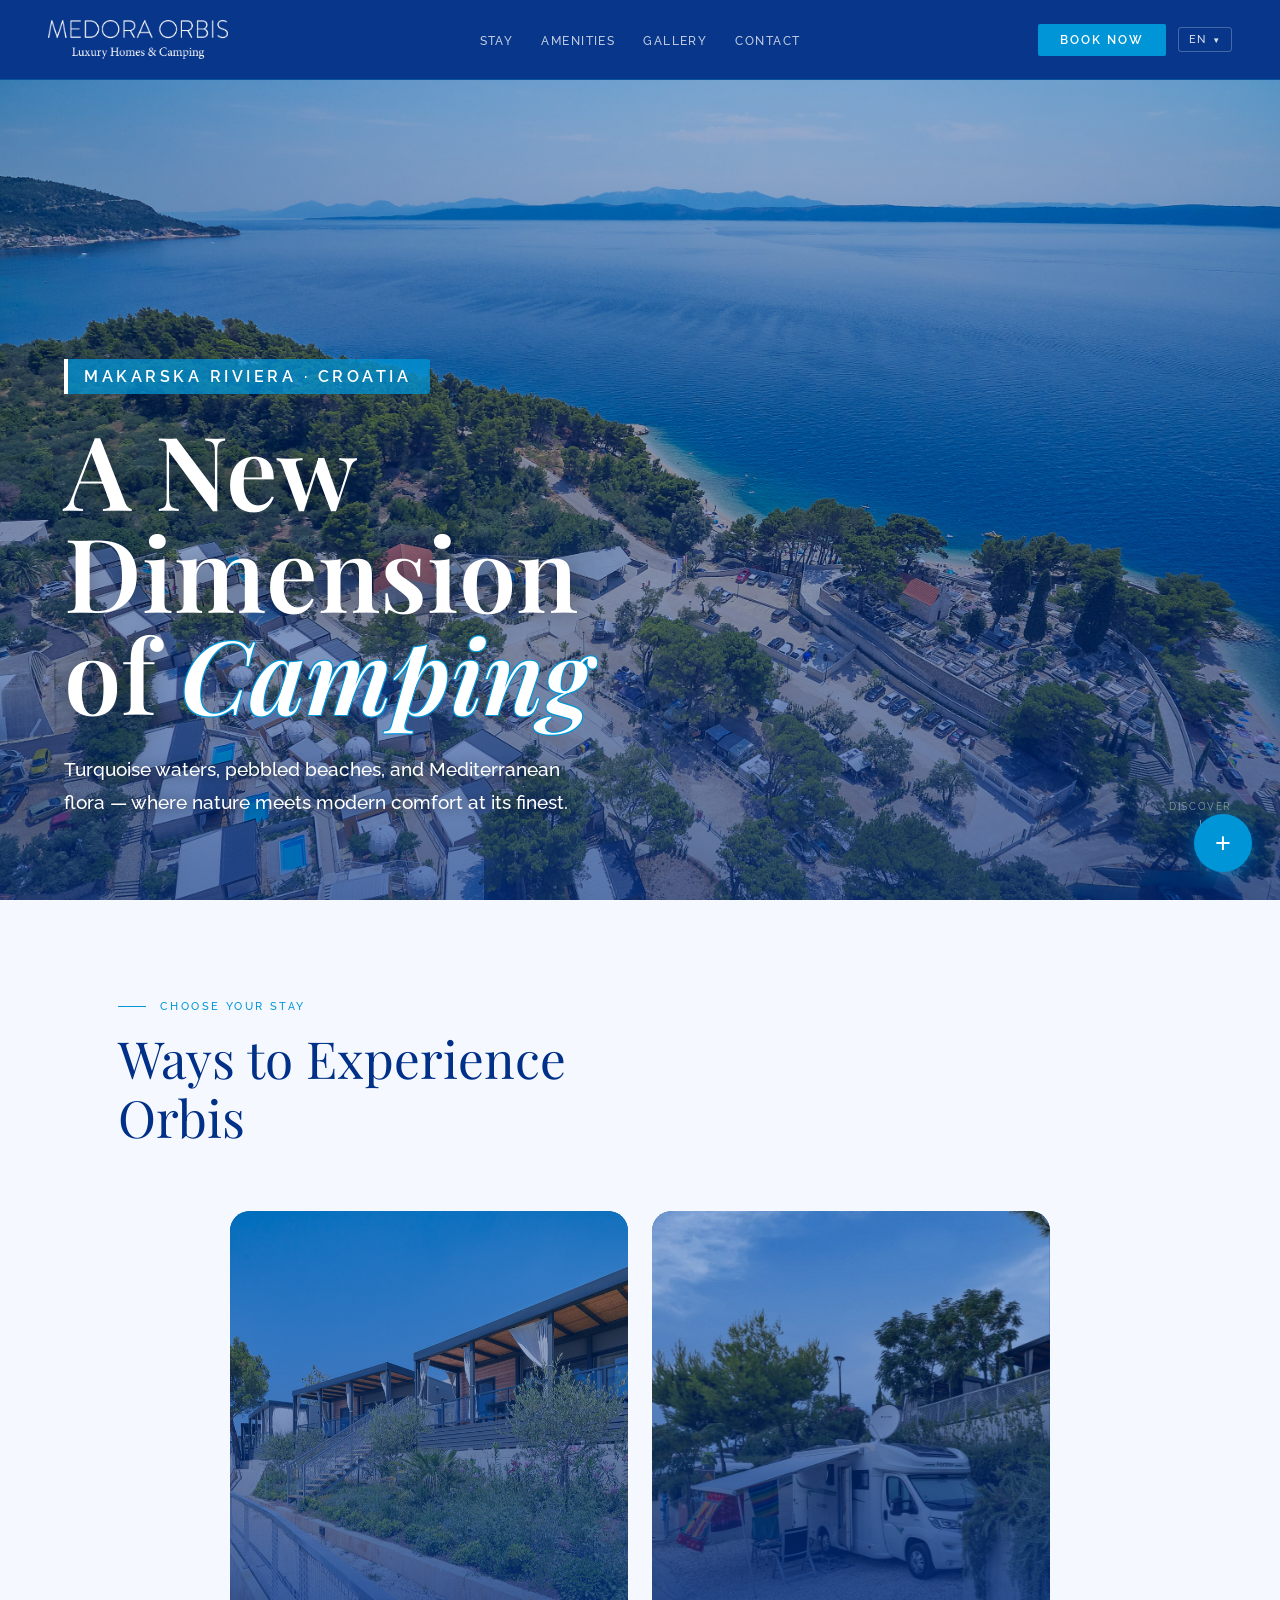
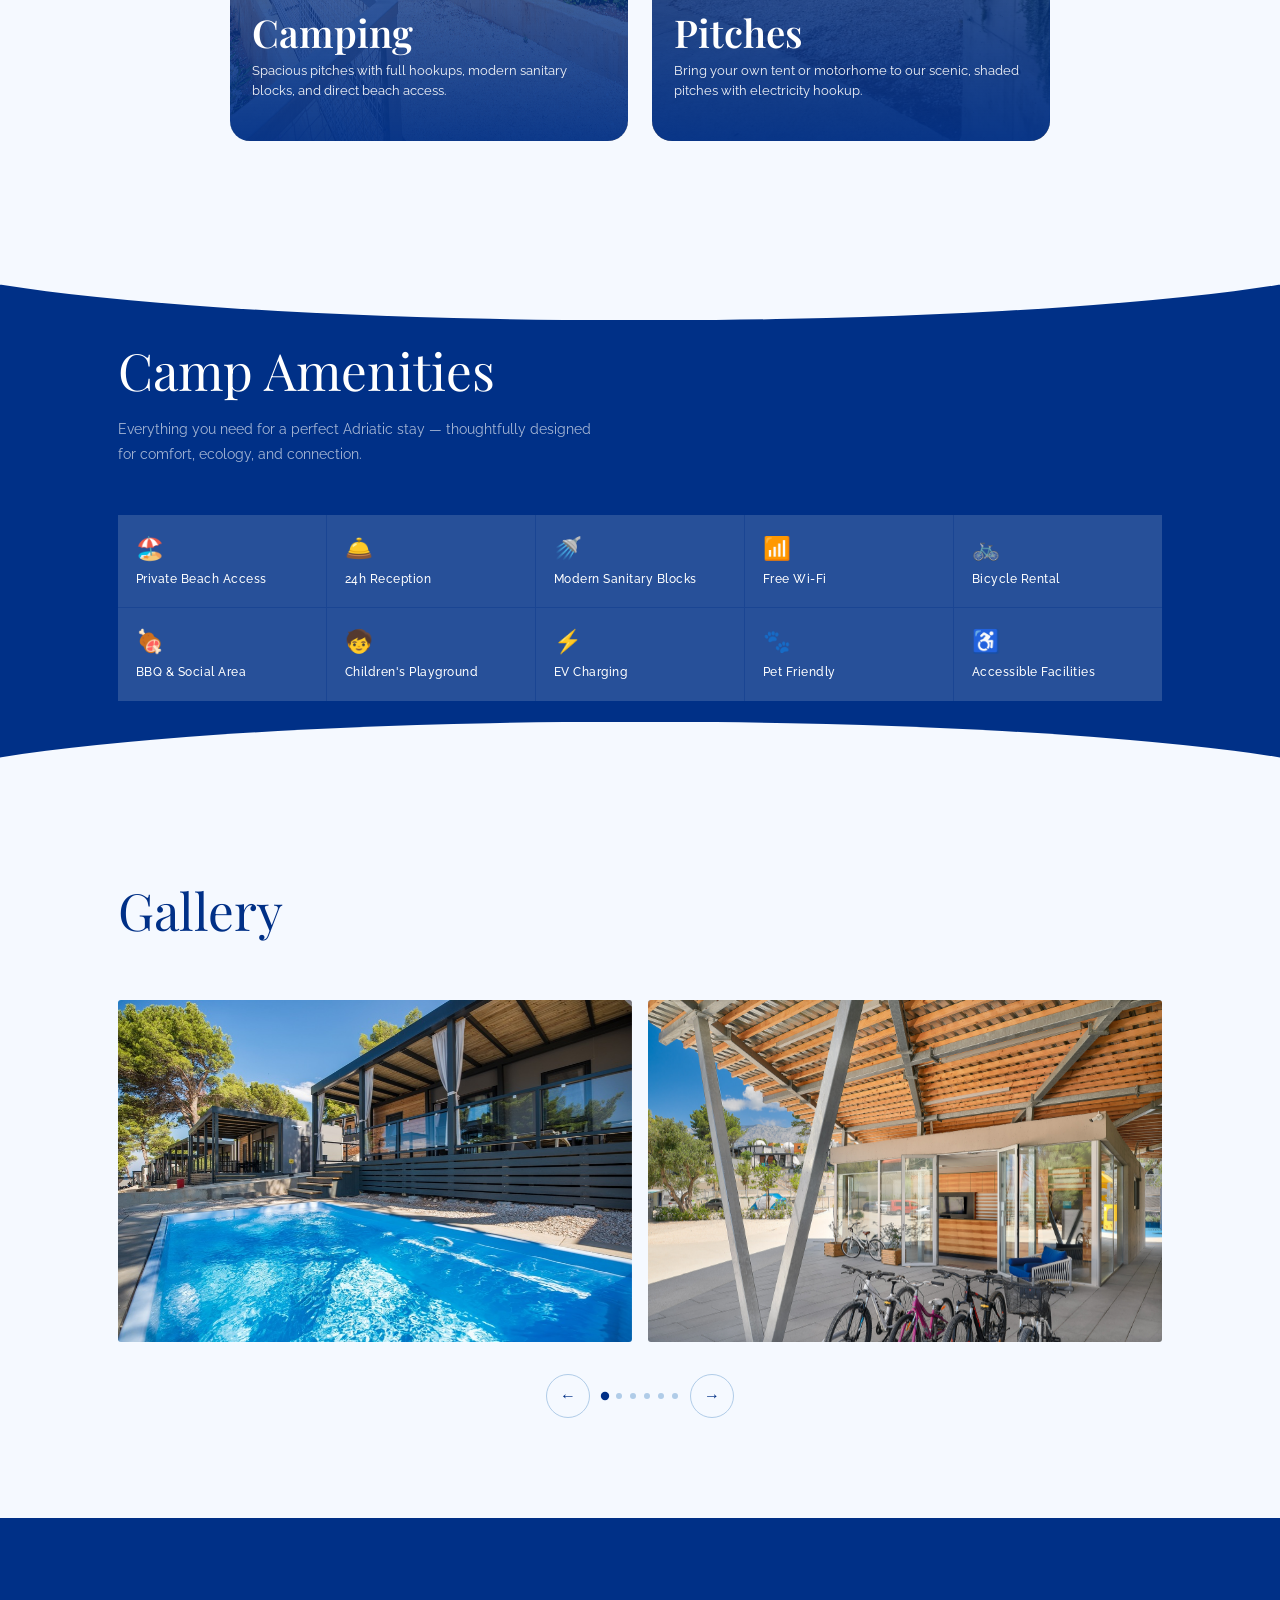
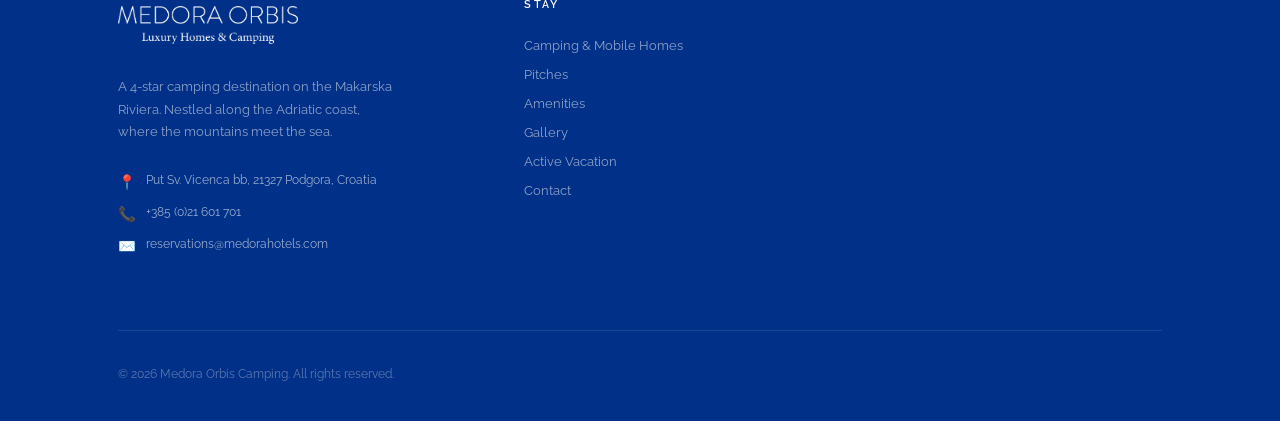
==== commit 49e4d36b: "final 9 security" ====
--- a/index.html
+++ b/index.html
@@ -3,6 +3,9 @@
 <head>
 <meta charset="UTF-8">
 <meta name="viewport" content="width=device-width, initial-scale=1.0">
+<meta http-equiv="X-Content-Type-Options" content="nosniff">
+<meta http-equiv="X-Frame-Options" content="DENY">
+<meta http-equiv="Referrer-Policy" content="strict-origin">
 <meta name="description" content="4-star campsite on the Makarska Riviera, Podgora, Croatia. Beach access, modern facilities and stunning Adriatic views.">
 <link rel="icon" href="favicon.ico" type="image/x-icon">
 <title>Medora Orbis Camping 4★</title>
@@ -13,8 +16,8 @@
 *,*::before,*::after{box-sizing:border-box;margin:0;padding:0;}
 html{scroll-behavior:smooth;}
 body{font-family:'Raleway',sans-serif;background:var(--ww);color:var(--cb);overflow-x:hidden;}
-nav{position:fixed;top:0;left:0;right:0;z-index:100;background:rgba(0,48,135,.97);backdrop-filter:blur(12px);display:flex;align-items:center;justify-content:space-between;padding:0 48px;height:68px;border-bottom:1px solid rgba(0,149,214,.3);}
-.nav-logo{text-decoration:none;display:flex;align-items:center;}.nav-logo-img{height:48px;width:auto;max-width:160px;display:block;object-fit:contain;filter:brightness(0) invert(1);}
+nav{position:fixed;top:0;left:0;right:0;z-index:100;background:rgba(0,48,135,.97);backdrop-filter:blur(12px);display:flex;align-items:center;justify-content:space-between;padding:0 48px;height:80px;border-bottom:1px solid rgba(0,149,214,.3);}
+.nav-logo{text-decoration:none;display:flex;align-items:center;}.nav-logo-img{height:54px;width:auto;max-width:180px;display:block;object-fit:contain;filter:brightness(0) invert(1);}
 @media(max-width:768px){.nav-logo-img{height:36px;}}
 
 .nav-links{display:flex;gap:28px;list-style:none;position:absolute;left:50%;transform:translateX(-50%);}
@@ -33,7 +36,7 @@
 .lang-opt{display:block;width:100%;padding:9px 14px;background:none;border:none;color:rgba(255,255,255,.7);font-family:'Raleway',sans-serif;font-size:12px;cursor:pointer;text-align:left;letter-spacing:.06em;}
 .lang-opt:hover{background:rgba(0,149,214,.15);color:#fff;}
 .lang-opt.active{color:#fff;font-weight:600;}
-.hero{position:relative;height:calc(100vh - 68px);min-height:500px;margin-top:68px;overflow:hidden;display:flex;align-items:flex-end;padding-bottom:80px;}
+.hero{position:relative;height:calc(100vh - 80px);min-height:500px;margin-top:80px;overflow:hidden;display:flex;align-items:flex-end;padding-bottom:80px;}
 .hero-bg{position:absolute;inset:0;background:linear-gradient(to bottom,rgba(0,48,135,.2),rgba(0,48,135,.65)),url('images/hero.jpg') center/cover no-repeat;}
 .hero-content{position:relative;max-width:900px;padding:0 64px;}
 .hero-tag{display:inline-block;font-size:1rem;font-weight:600;letter-spacing:.22em;text-transform:uppercase;color:#fff;margin-bottom:24px;background:rgba(0,149,214,.75);padding:8px 18px 8px 16px;border-left:4px solid #fff;border-radius:0 3px 3px 0;text-shadow:none;}
@@ -103,7 +106,7 @@
 .lightbox.open .lb-img{transform:scale(1);}
 .lb-close{position:absolute;top:24px;right:28px;background:none;border:none;color:rgba(255,255,255,.7);font-size:2rem;cursor:pointer;line-height:1;transition:color .2s;z-index:1;}
 .lb-close:hover{color:#fff;}
-.lb-nav{position:fixed;top:0;left:0;right:0;z-index:100;background:rgba(0,48,135,.97);backdrop-filter:blur(12px);display:flex;align-items:center;justify-content:space-between;padding:0 48px;height:68px;border-bottom:1px solid rgba(0,149,214,.3);}
+.lb-nav{position:fixed;top:0;left:0;right:0;z-index:100;background:rgba(0,48,135,.97);backdrop-filter:blur(12px);display:flex;align-items:center;justify-content:space-between;padding:0 48px;height:80px;border-bottom:1px solid rgba(0,149,214,.3);}
 .lb-nav:hover{background:rgba(255,255,255,.2);}
 .lb-prev{left:24px;}
 .lb-next{right:24px;}
@@ -133,11 +136,11 @@
 .fab-main{width:58px;height:58px;border-radius:50%;background:#0095d6;color:#fff;border:none;font-size:1.7rem;line-height:1;display:flex;align-items:center;justify-content:center;box-shadow:0 4px 20px rgba(0,149,214,.55);cursor:pointer;transition:background .2s,transform .2s;}
 .fab-wrap.open .fab-main{background:#003087;transform:rotate(45deg);}
 @media(max-width:480px){
-  nav{padding:0 12px;height:52px;}
+  nav{padding:0 12px;height:64px;} .filter-bar{top:64px;}
   .nav-logo-img{height:36px;max-width:130px;}
   .btn-book-nav{font-size:.6rem;padding:6px 10px;letter-spacing:.06em;}
   .lang-btn{font-size:10px;padding:4px 6px;gap:4px;}
-  .page-hero{margin-top:52px;}
+  .page-hero{margin-top:64px;}
   .option-card{aspect-ratio:3/2;}
   .option-overlay{padding:16px 14px;}
   .option-name{font-size:1.5rem;}
@@ -150,13 +153,13 @@
 <nav>
   <a href="#" class="nav-logo"><img src="logo_cropped.png" alt="Medora Orbis" class="nav-logo-img"></a>
   <ul class="nav-links">
-    <li><a href="#options">Stay</a></li>
-    <li><a href="#amenities">Amenities</a></li>
-    <li><a href="#gallery">Gallery</a></li>
-    <li><a href="contact.html">Contact</a></li>
+    <li><a href="#options" id="nav-stay">Stay</a></li>
+    <li><a href="#amenities" id="nav-amenities">Amenities</a></li>
+    <li><a href="#gallery" id="nav-gallery">Gallery</a></li>
+    <li><a href="contact.html" id="nav-contact">Contact</a></li>
   </ul>
   <div class="nav-right">
-    <a href="#" target="_blank" class="btn-book" id="el-bookNow">Book Now</a>
+    <a href="#" target="_blank" rel="noopener noreferrer" class="btn-book" id="el-bookNow">Book Now</a>
     <div class="lang-drop" id="langDrop">
       <button class="lang-btn" id="langBtn">
         <span id="langCode">EN</span>
@@ -266,7 +269,7 @@
         <p class="f-about" id="footer-about">A 4-star camping destination on the Makarska Riviera. Nestled along the Adriatic coast, where the mountains meet the sea.</p>
         <div class="f-contact"><span>📍</span> Put Sv. Vicenca bb, 21327 Podgora, Croatia</div>
         <div class="f-contact"><span>📞</span> <a href="tel:+38521601701" style="color:inherit;text-decoration:none;">+385 (0)21 601 701</a></div>
-        <div class="f-contact"><span>✉️</span> <a href="mailto:reservations@medorahotels.com" style="color:inherit;text-decoration:none;">reservations@medorahotels.com</a></div>
+        <div class="f-contact"><span>✉️</span> <a href="mailto:&#114;&#101;&#115;&#101;&#114;&#118;&#97;&#116;&#105;&#111;&#110;&#115;&#64;&#109;&#101;&#100;&#111;&#114;&#97;&#104;&#111;&#116;&#101;&#108;&#115;&#46;&#99;&#111;&#109;" style="color:inherit;text-decoration:none;">&#114;&#101;&#115;&#101;&#114;&#118;&#97;&#116;&#105;&#111;&#110;&#115;&#64;&#109;&#101;&#100;&#111;&#114;&#97;&#104;&#111;&#116;&#101;&#108;&#115;&#46;&#99;&#111;&#109;</a></div>
       </div>
       <div>
         <div class="f-col-title" id="fc1-title">Stay</div>
@@ -318,6 +321,12 @@
   ].forEach(function(id) {
     var el = document.getElementById(id);
     if (el && t[id] !== undefined) el.innerHTML = t[id];
+  });
+  // Translate nav links
+  var navIds = {'nav-stay':'fc1-title','nav-amenities':'fc2-1','nav-gallery':'gal-title','nav-contact':'fc3-2'};
+  Object.keys(navIds).forEach(function(id) {
+    var el = document.getElementById(id);
+    if (el && t[navIds[id]] !== undefined) el.textContent = t[navIds[id]];
   });
   // Translate all elements with data-key attribute
   document.querySelectorAll('[data-key]').forEach(function(el) {
@@ -488,11 +497,11 @@
 
 <div class="fab-wrap" id="fabWrap">
   <div class="fab-actions">
-    <a href="mailto:reservations@medorahotels.com" class="fab-action">
-      <span class="fab-action-label">reservations@medorahotels.com</span>
+    <a href="mailto:&#114;&#101;&#115;&#101;&#114;&#118;&#97;&#116;&#105;&#111;&#110;&#115;&#64;&#109;&#101;&#100;&#111;&#114;&#97;&#104;&#111;&#116;&#101;&#108;&#115;&#46;&#99;&#111;&#109;" class="fab-action">
+      <span class="fab-action-label">&#114;&#101;&#115;&#101;&#114;&#118;&#97;&#116;&#105;&#111;&#110;&#115;&#64;&#109;&#101;&#100;&#111;&#114;&#97;&#104;&#111;&#116;&#101;&#108;&#115;&#46;&#99;&#111;&#109;</span>
       <span class="fab-action-icon" style="background:#0095d6;">&#9993;</span>
     </a>
-    <a href="https://api.whatsapp.com/send?phone=43676800800713" target="_blank" rel="noopener" class="fab-action">
+    <a href="https://api.whatsapp.com/send?phone=43676800800713" target="_blank" rel="noopener noreferrer" class="fab-action">
       <span class="fab-action-label">WhatsApp</span>
       <span class="fab-action-icon" style="background:#25D366;"><svg xmlns="http://www.w3.org/2000/svg" viewBox="0 0 32 32" width="22" height="22" fill="#fff"><path d="M16 0C7.163 0 0 7.163 0 16c0 2.822.737 5.469 2.027 7.77L0 32l8.43-2.01A15.938 15.938 0 0016 32c8.837 0 16-7.163 16-16S24.837 0 16 0zm0 29.333a13.27 13.27 0 01-6.748-1.836l-.484-.287-5.01 1.195 1.234-4.874-.316-.5A13.267 13.267 0 012.667 16C2.667 8.636 8.636 2.667 16 2.667S29.333 8.636 29.333 16 23.364 29.333 16 29.333zm7.27-9.862c-.398-.199-2.354-1.162-2.718-1.294-.364-.133-.63-.199-.895.199-.265.398-1.029 1.294-1.261 1.56-.232.265-.464.298-.862.1-.398-.2-1.681-.62-3.203-1.98-1.184-1.057-1.983-2.363-2.215-2.761-.232-.398-.025-.613.174-.811.179-.178.398-.464.597-.696.199-.232.265-.398.398-.663.133-.265.066-.497-.033-.696-.1-.199-.895-2.158-1.228-2.954-.323-.775-.651-.67-.895-.682l-.762-.013c-.265 0-.696.1-1.06.497-.364.398-1.393 1.362-1.393 3.32s1.426 3.852 1.625 4.117c.199.265 2.807 4.285 6.802 6.011.951.41 1.693.655 2.271.839.954.304 1.823.261 2.51.158.766-.114 2.354-.962 2.686-1.891.332-.93.332-1.727.232-1.892-.099-.165-.364-.265-.762-.464z"/></svg></span>
     </a>
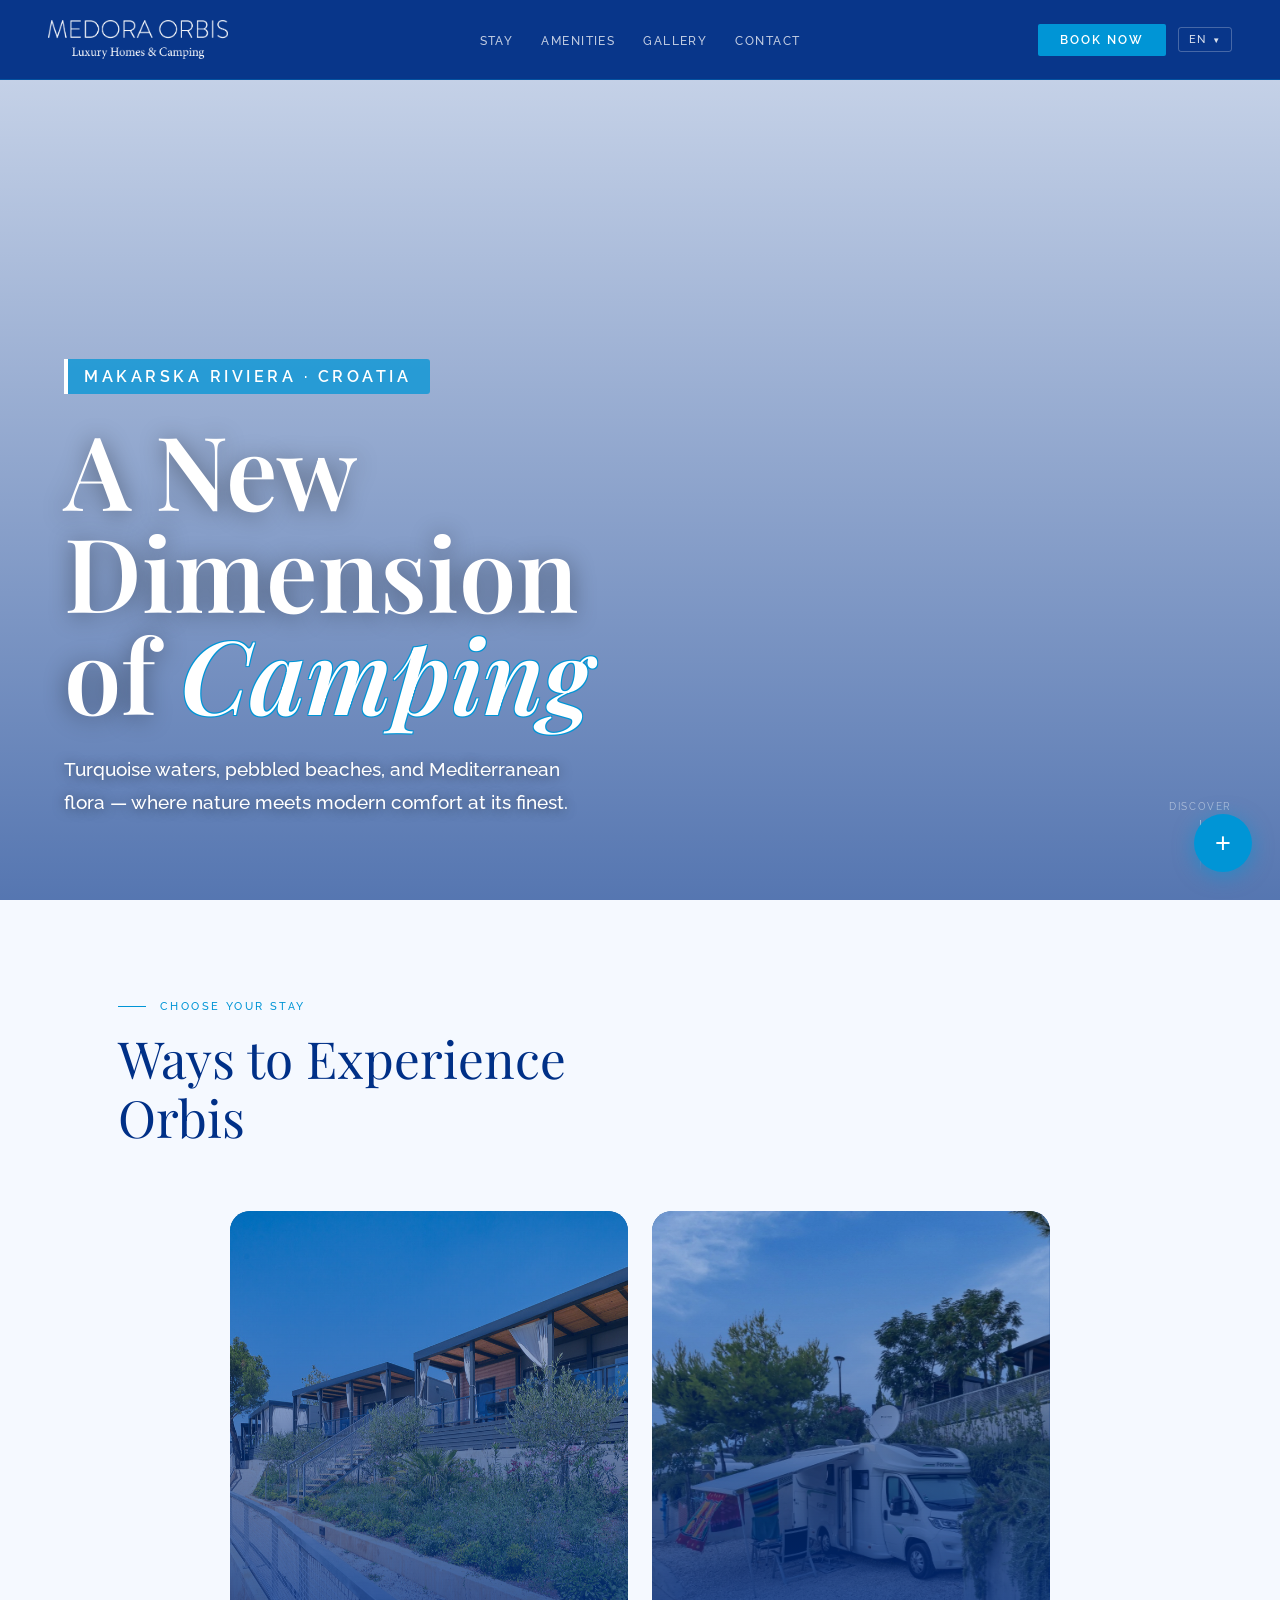
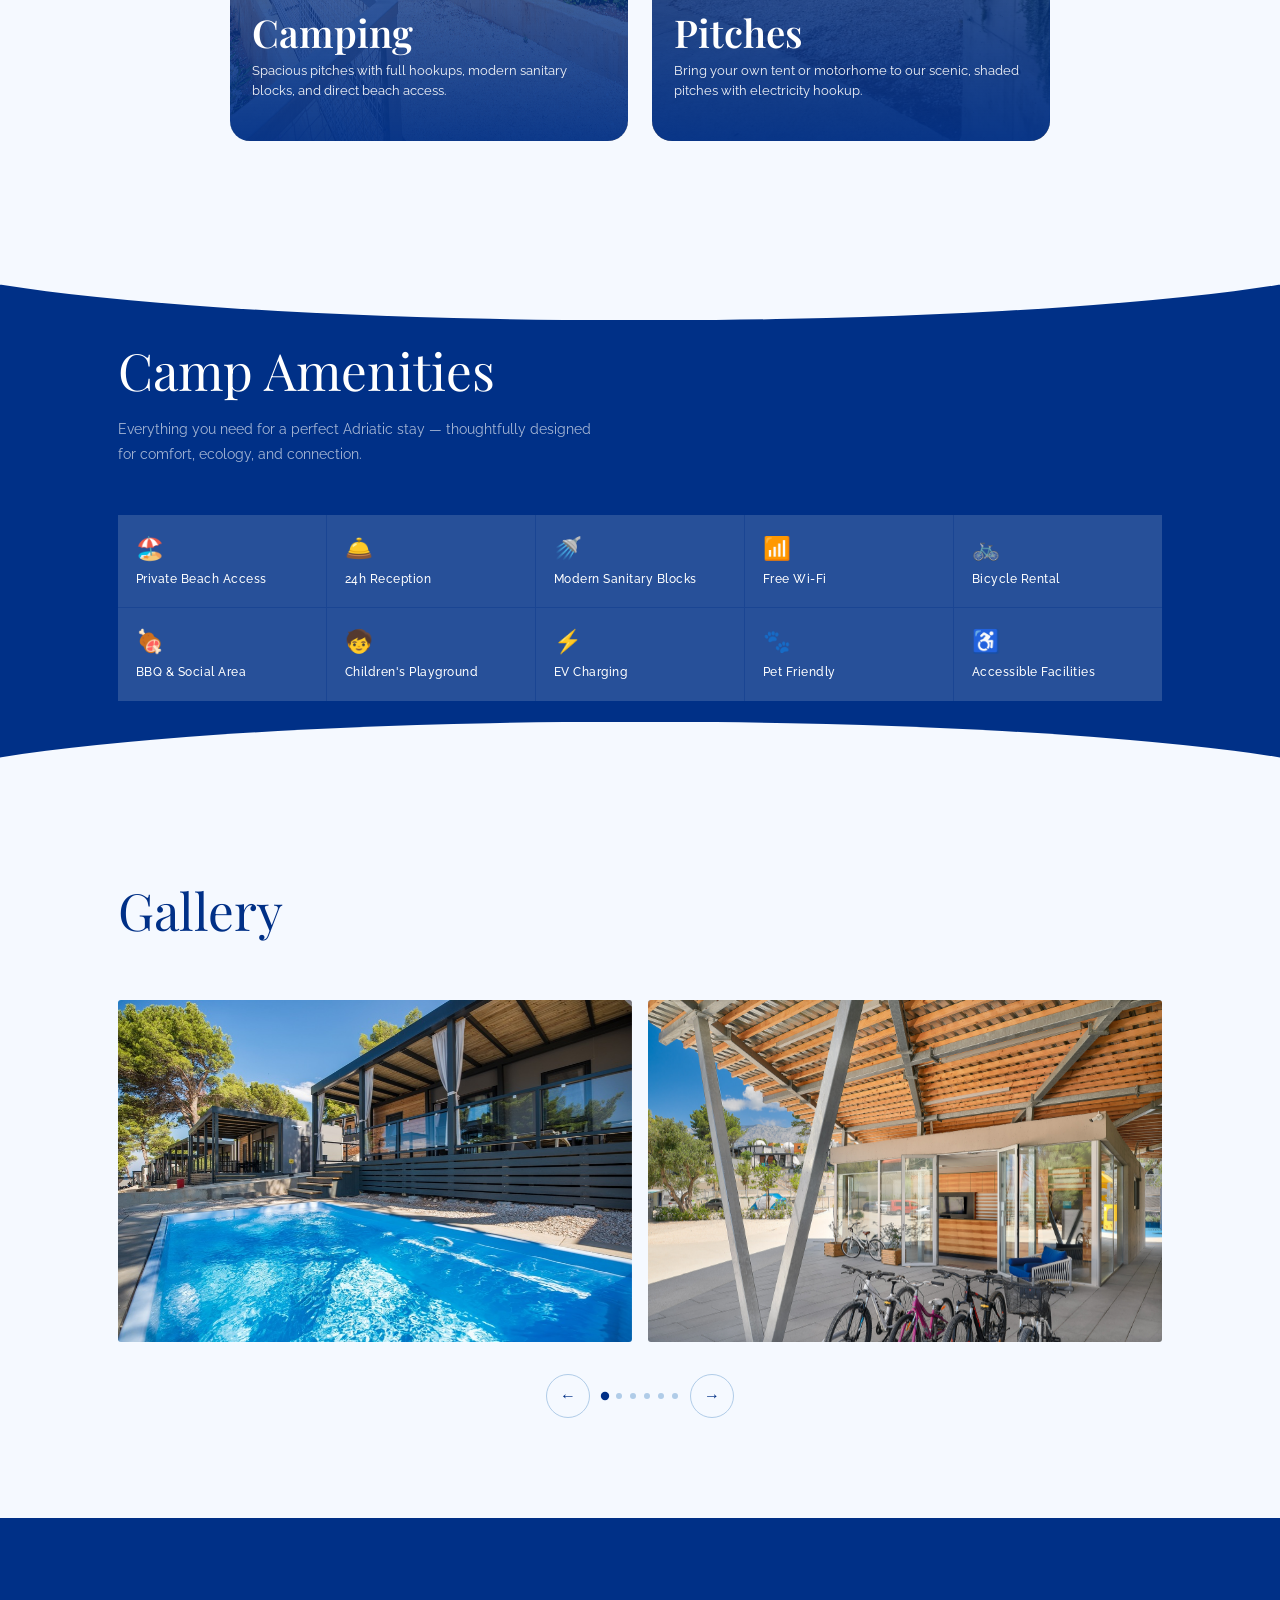
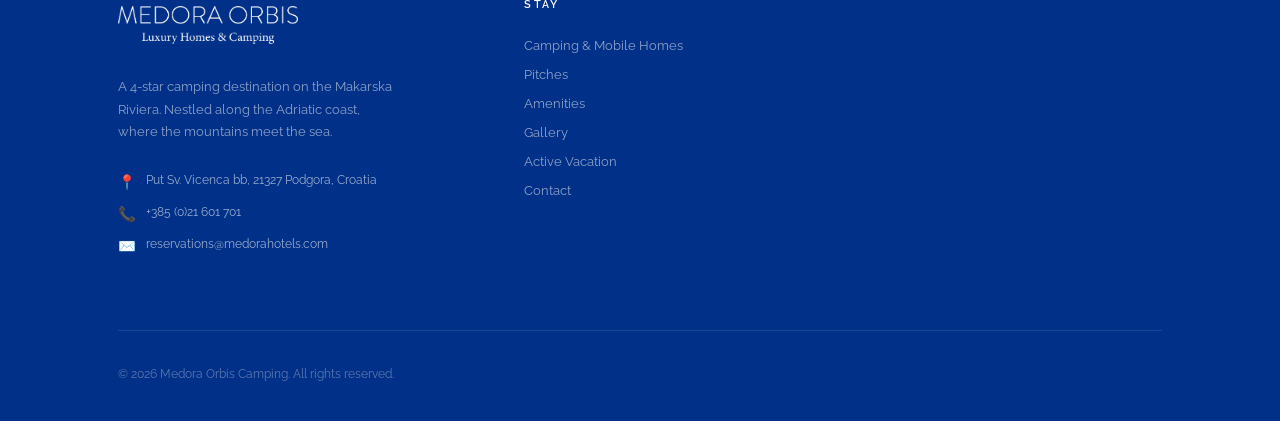
==== commit 79e320a1: "separation" ====
--- a/index.html
+++ b/index.html
@@ -11,142 +11,10 @@
 <title>Medora Orbis Camping 4★</title>
 <link rel="preconnect" href="https://fonts.googleapis.com">
 <link href="https://fonts.googleapis.com/css2?family=Playfair+Display:ital,wght@0,400;0,600;1,400;1,600&family=Raleway:wght@300;400;500;600&display=swap" rel="stylesheet">
-<style>
-:root{--lb:#0095d6;--cb:#003087;--ww:#f5f9ff;}
-*,*::before,*::after{box-sizing:border-box;margin:0;padding:0;}
-html{scroll-behavior:smooth;}
-body{font-family:'Raleway',sans-serif;background:var(--ww);color:var(--cb);overflow-x:hidden;}
-nav{position:fixed;top:0;left:0;right:0;z-index:100;background:rgba(0,48,135,.97);backdrop-filter:blur(12px);display:flex;align-items:center;justify-content:space-between;padding:0 48px;height:80px;border-bottom:1px solid rgba(0,149,214,.3);}
-.nav-logo{text-decoration:none;display:flex;align-items:center;}.nav-logo-img{height:54px;width:auto;max-width:180px;display:block;object-fit:contain;filter:brightness(0) invert(1);}
-@media(max-width:768px){.nav-logo-img{height:36px;}}
 
-.nav-links{display:flex;gap:28px;list-style:none;position:absolute;left:50%;transform:translateX(-50%);}
-.nav-links a{font-size:.75rem;font-weight:500;letter-spacing:.12em;text-transform:uppercase;color:rgba(255,255,255,.75);text-decoration:none;transition:color .2s;}
-.nav-links a:hover{color:#fff;}
-.nav-right{display:flex;align-items:center;gap:12px;}
-.btn-book{background:var(--lb);color:#fff;font-family:'Raleway',sans-serif;font-size:.72rem;font-weight:600;letter-spacing:.18em;text-transform:uppercase;border:none;padding:9px 22px;border-radius:2px;cursor:pointer;transition:background .2s;text-decoration:none;display:inline-block;}
-.btn-book:hover{background:#007ab5;}
-.lang-drop{position:relative;}
-.lang-btn{display:flex;align-items:center;gap:6px;background:none;border:1px solid rgba(255,255,255,.25);color:rgba(255,255,255,.85);font-family:'Raleway',sans-serif;font-size:11px;font-weight:500;letter-spacing:.08em;padding:5px 10px;border-radius:3px;cursor:pointer;transition:all .2s;}
-.lang-btn:hover,.lang-drop.open .lang-btn{background:rgba(0,149,214,.2);border-color:rgba(0,149,214,.6);color:#fff;}
-.lang-btn .arrow{font-size:8px;transition:transform .2s;display:inline-block;}
-.lang-drop.open .lang-btn .arrow{transform:rotate(180deg);}
-.lang-menu{position:absolute;top:calc(100% + 8px);right:0;background:rgba(0,48,135,.98);border:1px solid rgba(0,149,214,.25);border-radius:4px;min-width:100px;overflow:hidden;opacity:0;pointer-events:none;transform:translateY(-6px);transition:opacity .2s,transform .2s;z-index:200;}
-.lang-drop.open .lang-menu{opacity:1;pointer-events:all;transform:translateY(0);}
-.lang-opt{display:block;width:100%;padding:9px 14px;background:none;border:none;color:rgba(255,255,255,.7);font-family:'Raleway',sans-serif;font-size:12px;cursor:pointer;text-align:left;letter-spacing:.06em;}
-.lang-opt:hover{background:rgba(0,149,214,.15);color:#fff;}
-.lang-opt.active{color:#fff;font-weight:600;}
-.hero{position:relative;height:calc(100vh - 80px);min-height:500px;margin-top:80px;overflow:hidden;display:flex;align-items:flex-end;padding-bottom:80px;}
-.hero-bg{position:absolute;inset:0;background:linear-gradient(to bottom,rgba(0,48,135,.2),rgba(0,48,135,.65)),url('images/hero.jpg') center/cover no-repeat;}
-.hero-content{position:relative;max-width:900px;padding:0 64px;}
-.hero-tag{display:inline-block;font-size:1rem;font-weight:600;letter-spacing:.22em;text-transform:uppercase;color:#fff;margin-bottom:24px;background:rgba(0,149,214,.75);padding:8px 18px 8px 16px;border-left:4px solid #fff;border-radius:0 3px 3px 0;text-shadow:none;}
-.hero h1{font-family:'Playfair Display',serif;font-size:clamp(3.8rem,8vw,7.5rem);font-weight:600;line-height:1.0;color:#fff;margin-bottom:28px;text-shadow:0 2px 24px rgba(0,0,0,.4);}
-.hero h1 em{font-style:italic;color:#fff;-webkit-text-stroke:0;text-shadow:-1px -1px 0 #0095d6,1px -1px 0 #0095d6,-1px 1px 0 #0095d6,1px 1px 0 #0095d6;}
-.hero-sub{font-size:1.2rem;font-weight:500;color:#fff;max-width:520px;line-height:1.75;text-shadow:0 1px 12px rgba(0,0,0,.5);}
-.scroll-hint{position:absolute;bottom:28px;right:48px;display:flex;flex-direction:column;align-items:center;gap:8px;color:rgba(255,255,255,.5);font-size:.62rem;letter-spacing:.16em;text-transform:uppercase;}
-.scroll-hint::after{content:'';width:1px;height:52px;background:linear-gradient(to bottom,rgba(255,255,255,.5),transparent);animation:sl 1.8s ease-in-out infinite;}
-@keyframes sl{0%,100%{opacity:.5;}50%{opacity:1;}}
-section{padding:100px 0;}
-.container{max-width:1140px;margin:0 auto;padding:0 48px;}
-.sec-lbl{font-size:.68rem;font-weight:500;letter-spacing:.22em;text-transform:uppercase;color:var(--lb);margin-bottom:16px;display:flex;align-items:center;gap:14px;}
-.sec-lbl::before{content:'';width:28px;height:1px;background:var(--lb);flex-shrink:0;}
-.sec-title{font-family:'Playfair Display',serif;font-size:clamp(2rem,4vw,3.2rem);font-weight:300;line-height:1.15;color:var(--cb);margin-bottom:12px;}
-.options-section{background:var(--ww);}
-.options-intro{max-width:520px;margin-bottom:64px;}
-.options-grid{display:grid;grid-template-columns:repeat(2,1fr);gap:24px;max-width:820px;margin:0 auto;}
-.option-card{position:relative;aspect-ratio:3/4;overflow:hidden;cursor:pointer;text-decoration:none;display:block;border-radius:20px;background:linear-gradient(145deg,#1a4a8a,#003087);}
-.option-card img{width:100%;height:100%;object-fit:cover;transition:transform .7s;display:block;position:absolute;inset:0;transform:translateZ(0);will-change:transform;-webkit-backface-visibility:hidden;backface-visibility:hidden;image-rendering:auto;}
-.option-card:hover img{transform:scale(1.06);}
-.option-overlay{position:absolute;inset:0;background:linear-gradient(to top,rgba(0,48,135,.95) 0%,rgba(0,48,135,.6) 50%,rgba(0,48,135,.2) 100%);display:flex;flex-direction:column;justify-content:flex-end;padding:28px 22px;border-radius:20px;}
-.option-card:hover .option-overlay{background:linear-gradient(to top,rgba(0,48,135,.96) 0%,rgba(0,48,135,.55) 55%,rgba(0,48,135,.2) 100%);}
-.option-name{font-family:'Playfair Display',serif;font-size:clamp(1.6rem,5vw,2.4rem);font-weight:600;color:#fff;line-height:1.1;margin-bottom:8px;}
-.option-desc{font-size:clamp(.75rem,.82rem + .1vw,.82rem);font-weight:400;color:rgba(255,255,255,.95);line-height:1.5;margin-bottom:0;}
-.option-link{display:inline-flex;align-items:center;gap:10px;font-size:.68rem;font-weight:600;letter-spacing:.16em;text-transform:uppercase;color:var(--lb);transform:translateY(6px);opacity:0;transition:opacity .3s,transform .3s;}
-.option-link::after{content:'→';}
-.option-card:hover .option-link{opacity:1;transform:translateY(0);}
-.am-sec{background:var(--cb);position:relative;overflow:hidden;padding:100px 0;}
-.am-sec::before{content:'';position:absolute;top:-1px;left:0;right:0;height:80px;background:var(--ww);clip-path:ellipse(60% 100% at 50% 0%);}
-.am-sec::after{content:'';position:absolute;bottom:-1px;left:0;right:0;height:80px;background:var(--ww);clip-path:ellipse(60% 100% at 50% 100%);}
-.am-inner{position:relative;z-index:1;}
-.am-inner .sec-lbl{color:var(--lb);}
-.am-inner .sec-lbl::before{background:var(--lb);}
-.am-inner .sec-title{color:#fff;}
-.am-lead{font-size:.9rem;color:rgba(255,255,255,.65);line-height:1.75;max-width:480px;margin-top:16px;margin-bottom:48px;}
-.am-grid{display:grid;grid-template-columns:repeat(5,1fr);gap:1px;background:rgba(255,255,255,.1);}
-.am-item{background:rgba(255,255,255,.06);padding:20px 18px;display:flex;flex-direction:column;gap:8px;transition:background .2s;}
-.am-item:hover{background:rgba(255,255,255,.12);}
-.am-icon{font-size:1.4rem;}
-.am-name{font-size:.78rem;font-weight:500;color:#fff;letter-spacing:.04em;line-height:1.4;}
-.am-detail{font-size:.68rem;color:rgba(255,255,255,.5);line-height:1.5;}
-.gal-sec{background:var(--ww);padding-top:80px;}
-.gal-header{display:flex;align-items:flex-end;justify-content:space-between;margin-bottom:48px;}
-.btn-gal{display:inline-flex;align-items:center;gap:10px;font-size:.72rem;font-weight:500;letter-spacing:.14em;text-transform:uppercase;color:var(--lb);text-decoration:none;border-bottom:1px solid var(--lb);padding-bottom:4px;transition:color .2s,border-color .2s;white-space:nowrap;}
-.btn-gal:hover{color:var(--cb);border-color:var(--cb);}
-.car-outer{position:relative;}
-.car-wrap{overflow:hidden;cursor:grab;user-select:none;}
-.car-wrap.dragging{cursor:grabbing;}
-.car-track{display:flex;gap:16px;transition:transform .55s cubic-bezier(.25,.46,.45,.94);}
-.car-track.no-tr{transition:none;}
-@media(max-width:900px){.car-wrap{overflow-x:auto;overflow-y:hidden;scroll-snap-type:x mandatory;-webkit-overflow-scrolling:touch;scrollbar-width:none;cursor:default;}.car-wrap::-webkit-scrollbar{display:none;}.car-track{transform:none!important;transition:none!important;}.car-slide{scroll-snap-align:start;scroll-snap-stop:always;}}
-.car-slide{flex:0 0 calc(50% - 8px);aspect-ratio:3/2;overflow:hidden;border-radius:3px;cursor:pointer;position:relative;flex-shrink:0;transform:translateZ(0);-webkit-backface-visibility:hidden;}
-.car-slide img{width:100%;height:100%;object-fit:cover;display:block;transition:transform .5s;pointer-events:none;transform:translateZ(0);will-change:transform;-webkit-backface-visibility:hidden;backface-visibility:hidden;image-rendering:auto;}
-.car-slide:hover img{transform:scale(1.05);}
-.slide-hover{position:absolute;inset:0;background:rgba(0,48,135,.4);display:flex;align-items:center;justify-content:center;opacity:0;transition:opacity .3s;}
-.slide-hover-icon{width:52px;height:52px;border-radius:50%;background:rgba(255,255,255,.15);border:1px solid rgba(255,255,255,.4);display:flex;align-items:center;justify-content:center;font-size:1.5rem;color:#fff;}
-.car-slide:hover .slide-hover{opacity:1;}
-.car-ctrls{display:flex;align-items:center;gap:12px;margin-top:32px;justify-content:center;}
-.car-btn{width:44px;height:44px;border-radius:50%;border:1px solid #b0cce8;background:transparent;cursor:pointer;display:flex;align-items:center;justify-content:center;font-size:1rem;color:var(--cb);transition:background .2s,border-color .2s;}
-.car-btn:hover{background:var(--cb);color:#fff;border-color:var(--cb);}
-.car-dots{display:flex;gap:8px;align-items:center;}
-.car-dot{width:6px;height:6px;border-radius:50%;background:#b0cce8;border:none;cursor:pointer;transition:background .2s,transform .2s;padding:0;}
-.car-dot.active{background:var(--cb);transform:scale(1.4);}
-.lightbox{position:fixed;inset:0;z-index:300;background:rgba(5,15,40,.96);display:flex;align-items:center;justify-content:center;opacity:0;pointer-events:none;transition:opacity .3s;}
-.lightbox.open{opacity:1;pointer-events:all;}
-.lb-img{max-width:90vw;max-height:88vh;object-fit:contain;border-radius:3px;display:block;transform:scale(.95);transition:transform .3s;}
-.lightbox.open .lb-img{transform:scale(1);}
-.lb-close{position:absolute;top:24px;right:28px;background:none;border:none;color:rgba(255,255,255,.7);font-size:2rem;cursor:pointer;line-height:1;transition:color .2s;z-index:1;}
-.lb-close:hover{color:#fff;}
-.lb-nav{position:fixed;top:0;left:0;right:0;z-index:100;background:rgba(0,48,135,.97);backdrop-filter:blur(12px);display:flex;align-items:center;justify-content:space-between;padding:0 48px;height:80px;border-bottom:1px solid rgba(0,149,214,.3);}
-.lb-nav:hover{background:rgba(255,255,255,.2);}
-.lb-prev{left:24px;}
-.lb-next{right:24px;}
-footer{background:var(--cb);color:rgba(255,255,255,.65);padding:80px 0 40px;}
-.f-grid{display:grid;grid-template-columns:2fr 1fr 1fr 1fr;gap:56px;margin-bottom:64px;}
-.f-brand .nav-logo{display:inline-block;margin-bottom:20px;}
-.f-about{font-size:.8rem;line-height:1.75;color:rgba(255,255,255,.55);margin-bottom:28px;max-width:280px;}
-.f-contact{display:flex;align-items:flex-start;gap:10px;font-size:.78rem;color:rgba(255,255,255,.6);margin-bottom:10px;line-height:1.5;}
-.f-contact span{color:var(--lb);font-size:.9rem;}
-.f-col-title{font-size:.68rem;font-weight:600;letter-spacing:.2em;text-transform:uppercase;color:#fff;margin-bottom:24px;}
-.f-links{list-style:none;display:flex;flex-direction:column;gap:10px;}
-.f-links a{font-size:.8rem;color:rgba(255,255,255,.55);text-decoration:none;transition:color .2s;}
-.f-links a:hover{color:#fff;}
-.f-divider{border:none;border-top:1px solid rgba(255,255,255,.1);margin-bottom:36px;}
-.f-bottom{display:flex;align-items:center;justify-content:space-between;flex-wrap:wrap;gap:16px;}
-.f-bottom p{font-size:.72rem;color:rgba(255,255,255,.35);}
-.f-rating{display:flex;align-items:center;gap:8px;font-size:.72rem;color:rgba(255,255,255,.4);}
-.f-rating .stars{color:var(--lb);letter-spacing:2px;}
-@media(max-width:900px){nav{padding:0 24px;}.nav-links{display:none;}.hero-content{padding:0 32px;}.container{padding:0 24px;}.options-grid{grid-template-columns:1fr;gap:12px;}.option-card{aspect-ratio:4/3;}.option-overlay{padding:20px 18px;}.option-name{font-size:1.8rem;margin-bottom:6px;}.option-desc{font-size:.78rem;line-height:1.45;}.am-grid{grid-template-columns:repeat(2,1fr);}.f-grid{grid-template-columns:1fr 1fr;gap:40px;}.car-slide{flex:0 0 calc(50% - 8px);}}
-@media(max-width:600px){.am-grid{grid-template-columns:repeat(2,1fr);}.f-grid{grid-template-columns:1fr;}.car-slide{flex:0 0 calc(100% - 0px);scroll-snap-align:start;}.gal-header{flex-direction:column;align-items:flex-start;gap:16px;}}
-.fab-wrap{position:fixed;bottom:28px;right:28px;z-index:9999;display:flex;flex-direction:column;align-items:flex-end;gap:12px;}
-.fab-actions{display:flex;flex-direction:column;gap:10px;align-items:flex-end;opacity:0;pointer-events:none;transform:translateY(10px);transition:opacity .25s,transform .25s;}
-.fab-wrap.open .fab-actions{opacity:1;pointer-events:all;transform:translateY(0);}
-.fab-action{display:flex;align-items:center;gap:10px;text-decoration:none;}
-.fab-action-label{background:rgba(0,48,135,.95);color:#fff;font-family:'Raleway',sans-serif;font-size:.75rem;font-weight:500;letter-spacing:.06em;padding:7px 16px;border-radius:20px;white-space:nowrap;box-shadow:0 2px 12px rgba(0,0,0,.25);}
-.fab-action-icon{width:46px;height:46px;border-radius:50%;display:flex;align-items:center;justify-content:center;font-size:1.2rem;box-shadow:0 2px 12px rgba(0,0,0,.3);flex-shrink:0;}
-.fab-main{width:58px;height:58px;border-radius:50%;background:#0095d6;color:#fff;border:none;font-size:1.7rem;line-height:1;display:flex;align-items:center;justify-content:center;box-shadow:0 4px 20px rgba(0,149,214,.55);cursor:pointer;transition:background .2s,transform .2s;}
-.fab-wrap.open .fab-main{background:#003087;transform:rotate(45deg);}
-@media(max-width:480px){
-  nav{padding:0 12px;height:64px;} .filter-bar{top:64px;}
-  .nav-logo-img{height:36px;max-width:130px;}
-  .btn-book-nav{font-size:.6rem;padding:6px 10px;letter-spacing:.06em;}
-  .lang-btn{font-size:10px;padding:4px 6px;gap:4px;}
-  .page-hero{margin-top:64px;}
-  .option-card{aspect-ratio:3/2;}
-  .option-overlay{padding:16px 14px;}
-  .option-name{font-size:1.5rem;}
-  .option-desc{font-size:.74rem;}
-}
-</style>
+  <link rel="stylesheet" href="style.css">
+  <link rel="stylesheet" href="css/index.css">
+  <script src="js/index.js" defer></script>
 </head>
 <body>
 
@@ -290,211 +158,6 @@
   </div>
 </footer>
 
-<script>
-var T = {
-  EN:{'hero-tag':'Makarska Riviera · Croatia','hero-h1':'A New Dimension<br>of <em>Camping</em>','hero-sub':'Turquoise waters, pebbled beaches, and Mediterranean flora — where nature meets modern comfort at its finest.','scroll-hint':'Discover','opt-label':'Choose Your Stay','opt-title':'Ways to Experience Orbis','opt1-name':'Camping','opt1-desc':'Spacious pitches with full hookups, modern sanitary blocks, and direct beach access.','opt3-name':'Pitches','opt3-desc':'Bring your own tent or motorhome to our scenic, shaded pitches with electricity hookup.','explore':'Explore','am-title':'Camp Amenities','am-lead':'Everything you need for a perfect Adriatic stay — thoughtfully designed for comfort, ecology, and connection.','am1':'Private Beach Access','am1d':'Direct access to pristine pebble beach on the Makarska Riviera','am2':'24h Reception','am2d':'Round-the-clock front desk and security on the campsite','am3':'Modern Sanitary Blocks','am3d':'Fully renovated, clean facilities with hot water always available','am4':'Free Wi-Fi','am4d':'High-speed internet access throughout the entire campsite','am5':'Bicycle Rental','am5d':'Explore Podgora and the coast at your own pace','am6':'Eco Standards','am6d':'Waste separation, solar collectors, and eco irrigation systems','am7':'BBQ & Social Area','am7d':'Covered communal space with barbecue and large shared tables','am8':"Children's Playground",'am8d':'Safe, shaded play area for little adventurers','am9':'EV Charging','am9d':'On-site electric vehicle charging station available','am10':'Pet Friendly','am10d':'Designated pet-welcome area within the campsite','am11':'Accessible Facilities','am11d':'Partially adapted for guests with special needs','am12':'Wellness & Spa','am12d':'Access to whirlpool, sauna & massage at nearby Hotel Medora Auri','star-strong':'4-Star Certified Campsite','star-sub':'1.3 ha · 77 units · 260 guests capacity · Podgora, Croatia','offer-badge':'Limited Availability','offer-label':'Exclusive Deal','offer-title':'Spring<br><em>Special Offer</em>','offer-desc':'Book your stay this spring and enjoy lunch included in the price — fresh local flavours, served daily at our restaurant with a sea view.','perk1':'Lunch Included','perk2':'Free Wi-Fi','perk3':'Beach Access','perk4':'Flexible Cancellation','offer-cta':'View Offer →','gal-label':'Visual Journey','gal-title':'Gallery','gal-btn':'View Full Gallery →','footer-about':'A 4-star camping destination on the Makarska Riviera. Nestled along the Adriatic coast, where the mountains meet the sea.','fc1-title':'Stay','fc1-1':'Camping & Mobile Homes','fc1-3':'Pitches','fc1-4':'Book Now','fc2-title':'Explore','fc2-1':'Amenities','fc2-2':'Photo Gallery','fc2-3':'Beach & Sea','fc2-4':'Active Vacation','fc2-5':'Excursions','fc3-title':'Information','fc3-1':'Map & Directions','fc3-2':'Contact','fc3-3':'About Podgora','fc3-4':'Food & Drinks','fc3-5':'Climate','footer-copy':'© 2026 Medora Orbis Camping. All rights reserved.','footer-stars-text':'4-Star Certified · Makarska Riviera','el-bookNow':'Book Now'},
-  HR:{'hero-tag':'Makarska rivijera · Hrvatska','hero-h1':'Nova Dimenzija<br><em>Kampiranja</em>','hero-sub':'Tirkizne vode, šljunčane plaže i mediteranska flora — gdje se priroda susreće s modernom udobnošću.','scroll-hint':'Istražite','opt-label':'Odaberite smještaj','opt-title':'Načini doživljaja Orbisa','opt1-name':'Kampiranje','opt1-desc':'Prostrane parcele s priključcima, moderni sanitarni čvorovi i izravni pristup plaži.','opt3-name':'Parcele','opt3-desc':'Donesite vlastiti šator ili kamp-prikolicu na naše slikovite, sjenovite parcele.','explore':'Istraži','am-title':'Sadržaji kampa','am-lead':'Sve što trebate za savršen odmor na Jadranu.','am1':'Privatna plaža','am1d':'Izravni pristup šljunčanoj plaži na Makarskoj rivijeri','am2':'Recepcija 24h','am2d':'Non-stop recepcija i osiguranje','am3':'Moderni sanitarni čvorovi','am3d':'Obnovljeni s toplom vodom uvijek dostupnom','am4':'Besplatni Wi-Fi','am4d':'Brzi internet po cijelom kampu','am5':'Iznajmljivanje bicikala','am5d':'Istražite Podgoru i obalu vlastitim tempom','am6':'Eko standardi','am6d':'Odvajanje otpada i solarni kolektori','am7':'Roštilj i društveni prostor','am7d':'Natkriveni prostor s roštiljem','am8':'Dječje igralište','am8d':'Sigurno igralište za male istraživače','am9':'Punjenje e-vozila','am9d':'Stanica za punjenje e-vozila','am10':'Ljubimci dobrodošli','am10d':'Označeno područje za kućne ljubimce','am11':'Pristupačni sadržaji','am11d':'Djelomično prilagođeno za goste s posebnim potrebama','am12':'Wellness & Spa','am12d':'Pristup jacuzziju i sauni u Hotelu Medora Auri','star-strong':'Kamp s 4 zvjezdice','star-sub':'1,3 ha · 77 jedinica · 260 gostiju · Podgora, Hrvatska','offer-badge':'Ograničena dostupnost','offer-label':'Ekskluzivna ponuda','offer-title':'Proljetna<br><em>posebna ponuda</em>','offer-desc':'Rezervirajte odmor ovog proljeća i uživajte u ručku uključenom u cijenu.','perk1':'Ručak uključen','perk2':'Besplatni Wi-Fi','perk3':'Pristup plaži','perk4':'Fleksibilni otkaz','offer-cta':'Pogledaj ponudu →','gal-label':'Vizualni doživljaj','gal-title':'Galerija','gal-btn':'Cijela galerija →','footer-about':'Kamp s 4 zvjezdice na Makarskoj rivijeri.','fc1-title':'Smještaj','fc1-1':'Kampiranje i mobilne kućice','fc1-3':'Parcele','fc1-4':'Rezerviraj','fc2-title':'Istraži','fc2-1':'Sadržaji','fc2-2':'Foto galerija','fc2-3':'Plaža i more','fc2-4':'Aktivan odmor','fc2-5':'Izleti','fc3-title':'Informacije','fc3-1':'Karta i upute','fc3-2':'Kontakt','fc3-3':'O Podgori','fc3-4':'Hrana i piće','fc3-5':'Klima','footer-copy':'© 2026 Medora Orbis Camping. Sva prava pridržana.','footer-stars-text':'4 zvjezdice · Makarska rivijera','el-bookNow':'Rezerviraj'},
-  DE:{'hero-tag':'Makarska Riviera · Kroatien','hero-h1':'Eine neue Dimension<br>des <em>Campings</em>','hero-sub':'Türkisfarbenes Wasser, Kieselstrände und mediterrane Flora — wo Natur auf modernen Komfort trifft.','scroll-hint':'Entdecken','opt-label':'Wählen Sie Ihren Aufenthalt','opt-title':'Erlebnismöglichkeiten in Orbis','opt1-name':'Camping','opt1-desc':'Geräumige Stellplätze mit Vollausstattung und direktem Strandzugang.','opt3-name':'Stellplätze','opt3-desc':'Bringen Sie Ihr Zelt oder Wohnmobil auf unsere malerischen Stellplätze.','explore':'Entdecken','am-title':'Lagerausstattung','am-lead':'Alles für einen perfekten Adria-Urlaub.','am1':'Privater Strandzugang','am1d':'Direkter Zugang zum Kieselstrand','am2':'24h-Rezeption','am2d':'Rund-um-die-Uhr-Rezeption','am3':'Moderne Sanitäranlagen','am3d':'Renoviert mit stets verfügbarem Warmwasser','am4':'Kostenloses WLAN','am4d':'Schnelles Internet im gesamten Campingplatz','am5':'Fahrradverleih','am5d':'Erkunden Sie die Küste in Ihrem Tempo','am6':'Öko-Standards','am6d':'Mülltrennung und Solarkollektoren','am7':'Grillplatz','am7d':'Überdachter Gemeinschaftsbereich mit Grill','am8':'Kinderspielplatz','am8d':'Sicherer Spielbereich für Kinder','am9':'E-Auto-Laden','am9d':'Ladestation vor Ort','am10':'Haustiere willkommen','am10d':'Ausgewiesener Haustierbereich','am11':'Barrierefreie Einrichtungen','am11d':'Teilweise für besondere Bedürfnisse angepasst','am12':'Wellness & Spa','am12d':'Whirlpool und Sauna im Hotel Medora Auri','star-strong':'4-Sterne zertifizierter Campingplatz','star-sub':'1,3 ha · 77 Einheiten · 260 Gäste · Podgora','offer-badge':'Begrenzte Verfügbarkeit','offer-label':'Exklusives Angebot','offer-title':'Frühjahrs-<br><em>Sonderangebot</em>','offer-desc':'Buchen Sie jetzt und genießen Sie das Mittagessen inklusive — täglich mit Meerblick.','perk1':'Mittagessen inklusive','perk2':'Kostenloses WLAN','perk3':'Strandzugang','perk4':'Flexible Stornierung','offer-cta':'Angebot ansehen →','gal-label':'Visuelle Reise','gal-title':'Galerie','gal-btn':'Vollständige Galerie →','footer-about':'4-Sterne Camping an der Makarska Riviera.','fc1-title':'Unterkunft','fc1-1':'Camping & Mobilheime','fc1-3':'Stellplätze','fc1-4':'Jetzt buchen','fc2-title':'Entdecken','fc2-1':'Ausstattung','fc2-2':'Fotogalerie','fc2-3':'Strand & Meer','fc2-4':'Aktiver Urlaub','fc2-5':'Ausflüge','fc3-title':'Informationen','fc3-1':'Karte & Anfahrt','fc3-2':'Kontakt','fc3-3':'Über Podgora','fc3-4':'Essen & Trinken','fc3-5':'Klima','footer-copy':'© 2026 Medora Orbis Camping. Alle Rechte vorbehalten.','footer-stars-text':'4-Sterne zertifiziert · Makarska Riviera','el-bookNow':'Jetzt buchen'},
-  HU:{'hero-tag':'Makarska Riviéra · Horvátország','hero-h1':'A kempingezés<br><em>új dimenziója</em>','hero-sub':'Türkiz vizek, kavicsos strandok — ahol a természet találkozik a modern kényelemmel.','scroll-hint':'Felfedezés','opt-label':'Válassza ki szállását','opt-title':'Az Orbis élményei','opt1-name':'Kemping','opt1-desc':'Tágas parcellák és közvetlen strandhozzáférés.','opt3-name':'Parcellák','opt3-desc':'Hozza saját sátrát vagy lakókocsiját árnyékos parcelláinkra.','explore':'Felfedezés','am-title':'Tábori létesítmények','am-lead':'Minden egy tökéletes Adria-nyaraláshoz.','am1':'Privát strandhozzáférés','am1d':'Közvetlen hozzáférés a kavicsos strandhoz','am2':'24 órás recepció','am2d':'Éjjel-nappal elérhető recepció','am3':'Modern szaniter blokkok','am3d':'Felújítva, meleg vízzel','am4':'Ingyenes Wi-Fi','am4d':'Nagy sebességű internet az egész táborban','am5':'Kerékpárkölcsönzés','am5d':'Fedezze fel a partot saját tempójában','am6':'Öko szabványok','am6d':'Hulladékválogatás és napkollektorok','am7':'BBQ és közösségi tér','am7d':'Fedett tér grillezési lehetőséggel','am8':'Gyerekjátszótér','am8d':'Biztonságos játszóterület','am9':'EV töltés','am9d':'Elektromos jármű töltőállomás','am10':'Háziállatok üdvözlése','am10d':'Kijelölt kisállat-terület','am11':'Akadálymentes létesítmények','am11d':'Részben kialakítva különleges igényekre','am12':'Wellness & Spa','am12d':'Pezsgőfürdő és szauna a Medora Auri Hotelben','star-strong':'4 csillagos tanúsított kemping','star-sub':'1,3 ha · 77 egység · 260 vendég · Podgora','offer-badge':'Korlátozott elérhetőség','offer-label':'Exkluzív ajánlat','offer-title':'Tavaszi<br><em>különleges ajánlat</em>','offer-desc':'Foglalja le tavaszi tartózkodását és élvezze az ebédet az árban.','perk1':'Ebéd beleértve','perk2':'Ingyenes Wi-Fi','perk3':'Strandhozzáférés','perk4':'Rugalmas lemondás','offer-cta':'Ajánlat megtekintése →','gal-label':'Vizuális utazás','gal-title':'Galéria','gal-btn':'Teljes galéria →','footer-about':'4 csillagos kemping a Makarska Riviérán.','fc1-title':'Szállás','fc1-1':'Kemping és mobilházak','fc1-3':'Parcellák','fc1-4':'Foglalás','fc2-title':'Felfedezés','fc2-1':'Létesítmények','fc2-2':'Fotógaléria','fc2-3':'Strand és tenger','fc2-4':'Aktív nyaralás','fc2-5':'Kirándulások','fc3-title':'Információ','fc3-1':'Térkép és útvonal','fc3-2':'Kapcsolat','fc3-3':'Podgoráról','fc3-4':'Étel és ital','fc3-5':'Éghajlat','footer-copy':'© 2026 Medora Orbis Camping. Minden jog fenntartva.','footer-stars-text':'4 csillagos · Makarska Riviéra','el-bookNow':'Foglalás'},
-  RO:{'hero-tag':'Riviera Makarska · Croația','hero-h1':'O nouă dimensiune<br>a <em>campingului</em>','hero-sub':'Ape turcoaz și plaje cu pietriș — unde natura întâlnește confortul modern.','scroll-hint':'Descoperiți','opt-label':'Alegeți sejurul','opt-title':'Experiențe în Orbis','opt1-name':'Camping','opt1-desc':'Locuri spațioase și acces direct la plajă.','opt3-name':'Parcele','opt3-desc':'Aduceți cortul sau rulota pe parcelele noastre pitorești.','explore':'Explorați','am-title':'Facilități camping','am-lead':'Tot ce aveți nevoie pentru un sejur perfect.','am1':'Acces privat la plajă','am1d':'Acces direct la plaja de pietriș','am2':'Recepție 24h','am2d':'Recepție non-stop','am3':'Blocuri sanitare moderne','am3d':'Renovate cu apă caldă disponibilă','am4':'Wi-Fi gratuit','am4d':'Internet rapid pe tot campingul','am5':'Închiriere biciclete','am5d':'Explorați coasta în ritmul dvs.','am6':'Standarde eco','am6d':'Colectare selectivă și panouri solare','am7':'Zona BBQ','am7d':'Spațiu comunal cu grătar','am8':'Loc de joacă','am8d':'Zonă sigură pentru copii','am9':'Încărcare EV','am9d':'Stație de încărcare la fața locului','am10':'Animale binevenite','am10d':'Zonă desemnată pentru animale','am11':'Facilități accesibile','am11d':'Parțial adaptat pentru nevoi speciale','am12':'Wellness & Spa','am12d':'Jacuzzi și saună la Hotelul Medora Auri','star-strong':'Camping certificat 4 stele','star-sub':'1,3 ha · 77 unități · 260 oaspeți · Podgora','offer-badge':'Disponibilitate limitată','offer-label':'Ofertă exclusivă','offer-title':'Ofertă<br><em>de primăvară</em>','offer-desc':'Rezervați și bucurați-vă de prânz inclus în preț zilnic cu vedere la mare.','perk1':'Prânz inclus','perk2':'Wi-Fi gratuit','perk3':'Acces la plajă','perk4':'Anulare flexibilă','offer-cta':'Vezi oferta →','gal-label':'Călătorie vizuală','gal-title':'Galerie','gal-btn':'Galerie completă →','footer-about':'Camping de 4 stele pe Riviera Makarska.','fc1-title':'Cazare','fc1-1':'Camping & Case mobile','fc1-3':'Parcele','fc1-4':'Rezervați','fc2-title':'Explorați','fc2-1':'Facilități','fc2-2':'Galerie foto','fc2-3':'Plajă & Mare','fc2-4':'Vacanță activă','fc2-5':'Excursii','fc3-title':'Informații','fc3-1':'Hartă & Indicații','fc3-2':'Contact','fc3-3':'Despre Podgora','fc3-4':'Mâncare & Băutură','fc3-5':'Climă','footer-copy':'© 2026 Medora Orbis Camping. Toate drepturile rezervate.','footer-stars-text':'4 Stele · Riviera Makarska','el-bookNow':'Rezervați'},
-  UA:{'hero-tag':"Макарська Рив'єра · Хорватія",'hero-h1':'Новий вимір<br><em>кемпінгу</em>','hero-sub':'Бірюзові води та галькові пляжі — де природа зустрічається з сучасним комфортом.','scroll-hint':'Відкрийте','opt-label':'Оберіть проживання','opt-title':'Досвід в Орбісі','opt1-name':'Кемпінг','opt1-desc':'Просторі майданчики та прямий доступ до пляжу.','opt3-name':'Майданчики','opt3-desc':'Привезіть намет або причіп на мальовничі майданчики.','explore':'Дослідити','am-title':'Зручності кемпінгу','am-lead':'Все для ідеального відпочинку на Адріатиці.','am1':'Приватний пляж','am1d':'Прямий доступ до галькового пляжу','am2':'Цілодобова рецепція','am2d':'Цілодобова рецепція та охорона','am3':'Сучасні санвузли','am3d':'Відремонтовані з гарячою водою','am4':'Безкоштовний Wi-Fi','am4d':'Швидкісний інтернет по всій території','am5':'Оренда велосипедів','am5d':'Досліджуйте узбережжя у власному темпі','am6':'Еко-стандарти','am6d':'Сортування відходів і сонячні колектори','am7':'Зона барбекю','am7d':'Критий простір з мангалом','am8':'Дитячий майданчик','am8d':'Безпечна зона для дітей','am9':'Зарядка EV','am9d':'Станція для електромобілів','am10':'Домашні тварини вітаються','am10d':'Спеціальна зона для тварин','am11':'Доступні зручності','am11d':'Частково адаптовано для особливих потреб','am12':'Велнес та СПА','am12d':'Джакузі та сауна в готелі Medora Auri','star-strong':'Кемпінг 4 зірки','star-sub':'1,3 га · 77 одиниць · 260 гостей · Подгора','offer-badge':'Обмежена доступність','offer-label':'Ексклюзивна пропозиція','offer-title':'Весняна<br><em>пропозиція</em>','offer-desc':'Забронюйте та насолоджуйтесь обідом включеним у ціну щодня з видом на море.','perk1':'Обід включено','perk2':'Безкоштовний Wi-Fi','perk3':'Доступ до пляжу','perk4':'Гнучка відміна','offer-cta':'Переглянути →','gal-label':'Візуальна подорож','gal-title':'Галерея','gal-btn':'Повна галерея →','footer-about':"Кемпінг 4 зірки на Макарській Рив'єрі.",'fc1-title':'Проживання','fc1-1':'Кемпінг і мобільні будинки','fc1-3':'Майданчики','fc1-4':'Забронювати','fc2-title':'Дослідити','fc2-1':'Зручності','fc2-2':'Фотогалерея','fc2-3':'Пляж і море','fc2-4':'Активний відпочинок','fc2-5':'Екскурсії','fc3-title':'Інформація','fc3-1':'Карта та маршрут','fc3-2':'Контакт','fc3-3':'Про Подгору','fc3-4':'Їжа та напої','fc3-5':'Клімат','footer-copy':"© 2026 Medora Orbis Camping. Усі права захищені.",'footer-stars-text':"4 зірки · Макарська Рив'єра",'el-bookNow':'Забронювати'},
-  PL:{'hero-tag':'Riwiera Makarska · Chorwacja','hero-h1':'Nowy wymiar<br><em>campingu</em>','hero-sub':'Turkusowe wody, kamieniste plaże i śródziemnomorska flora — gdzie natura spotyka się z nowoczesnym komfortem.','scroll-hint':'Odkryj','opt-label':'Wybierz pobyt','opt-title':'Sposoby doświadczenia Orbis','opt1-name':'Camping','opt1-desc':'Przestronne miejsca z pełnym przyłączem i bezpośrednim dostępem do plaży.','opt3-name':'Miejsca','opt3-desc':'Przywieź własny namiot lub kamper na nasze malownicze, zacienione miejsca.','explore':'Odkryj','am-title':'Udogodnienia obozu','am-lead':'Wszystko czego potrzebujesz na idealny pobyt nad Adriatykiem.','am1':'Prywatny dostęp do plaży','am1d':'Bezpośredni dostęp do kamienistej plaży na Riwierze Makarskiej','am2':'Recepcja 24h','am2d':'Całodobowa recepcja i ochrona','am3':'Nowoczesne węzły sanitarne','am3d':'Wyremontowane z ciepłą wodą dostępną zawsze','am4':'Bezpłatne Wi-Fi','am4d':'Szybki internet na terenie całego campingu','am5':'Wypożyczalnia rowerów','am5d':'Odkrywaj Podgorę i wybrzeże we własnym tempie','am6':'Standardy ekologiczne','am6d':'Segregacja odpadów i kolektory słoneczne','am7':'Strefa BBQ','am7d':'Zadaszony wspólny plac z grillem','am8':'Plac zabaw','am8d':'Bezpieczna strefa dla dzieci','am9':'Ładowanie EV','am9d':'Stacja ładowania pojazdów elektrycznych','am10':'Zwierzęta mile widziane','am10d':'Wyznaczona strefa dla zwierząt','am11':'Udogodnienia dla niepełnosprawnych','am11d':'Częściowo przystosowane dla osób ze specjalnymi potrzebami','am12':'Wellness & Spa','am12d':'Jacuzzi i sauna w Hotelu Medora Auri','star-strong':'Certyfikowany camping 4 gwiazdki','star-sub':'1,3 ha · 77 jednostek · 260 gości · Podgora','offer-badge':'Ograniczona dostępność','offer-label':'Ekskluzywna oferta','offer-title':'Wiosenna<br><em>oferta specjalna</em>','offer-desc':'Zarezerwuj pobyt tej wiosny i ciesz się lunchem wliczonym w cenę — codziennie z widokiem na morze.','perk1':'Lunch wliczony','perk2':'Bezpłatne Wi-Fi','perk3':'Dostęp do plaży','perk4':'Elastyczne odwołanie','offer-cta':'Zobacz ofertę →','gal-label':'Wizualna podróż','gal-title':'Galeria','gal-btn':'Pełna galeria →','footer-about':'Camping 4 gwiazdki na Riwierze Makarskiej.','fc1-title':'Pobyt','fc1-1':'Camping i domki mobilne','fc1-3':'Miejsca','fc1-4':'Zarezerwuj','fc2-title':'Odkryj','fc2-1':'Udogodnienia','fc2-2':'Galeria zdjęć','fc2-3':'Plaża i morze','fc2-4':'Aktywne wakacje','fc2-5':'Wycieczki','fc3-title':'Informacje','fc3-1':'Mapa i dojazd','fc3-2':'Kontakt','fc3-3':'O Podgorze','fc3-4':'Jedzenie i napoje','fc3-5':'Klimat','footer-copy':'© 2026 Medora Orbis Camping. Wszelkie prawa zastrzeżone.','footer-stars-text':'4 gwiazdki · Riwiera Makarska','el-bookNow':'Zarezerwuj'},
-  CS:{'hero-tag':'Makarská riviéra · Chorvatsko','hero-h1':'Nová dimenze<br><em>kempování</em>','hero-sub':'Tyrkysové vody, oblázkové pláže a středomořská flora — kde se příroda setkává s moderním pohodlím.','scroll-hint':'Objevte','opt-label':'Vyberte pobyt','opt-title':'Způsoby zažití Orbis','opt1-name':'Kempování','opt1-desc':'Prostorná místa s plným napojením a přímým přístupem na pláž.','opt3-name':'Místa','opt3-desc':'Přivezte si vlastní stan nebo karavan na naše malebná, stinná místa.','explore':'Objevte','am-title':'Vybavení kempu','am-lead':'Vše, co potřebujete pro dokonalý pobyt u Jadranu.','am1':'Soukromý přístup na pláž','am1d':'Přímý přístup na oblázkovou pláž na Makarské riviéře','am2':'Recepce 24h','am2d':'Nepřetržitá recepce a ostraha','am3':'Moderní sanitární bloky','am3d':'Renovované s teplou vodou vždy k dispozici','am4':'Bezplatné Wi-Fi','am4d':'Vysokorychlostní internet po celém areálu','am5':'Půjčovna kol','am5d':'Prozkoumejte Podgoru a pobřeží vlastním tempem','am6':'Ekologické standardy','am6d':'Třídění odpadu a solární kolektory','am7':'Grilování a společenský prostor','am7d':'Zastřešený prostor s grilem','am8':'Dětské hřiště','am8d':'Bezpečná zóna pro malé dobrodruhy','am9':'Nabíjení EV','am9d':'Stanice pro nabíjení elektromobilů','am10':'Domácí mazlíčci vítáni','am10d':'Vyhrazená zóna pro zvířata','am11':'Bezbariérové vybavení','am11d':'Částečně upraveno pro hosty se speciálními potřebami','am12':'Wellness & Spa','am12d':'Vířivka a sauna v Hotelu Medora Auri','star-strong':'Certifikovaný kemp 4 hvězdičky','star-sub':'1,3 ha · 77 jednotek · 260 hostů · Podgora','offer-badge':'Omezená dostupnost','offer-label':'Exkluzivní nabídka','offer-title':'Jarní<br><em>speciální nabídka</em>','offer-desc':'Rezervujte pobyt toto jaro a užijte si oběd zahrnutý v ceně — denně s výhledem na moře.','perk1':'Oběd v ceně','perk2':'Bezplatné Wi-Fi','perk3':'Přístup na pláž','perk4':'Flexibilní storno','offer-cta':'Zobrazit nabídku →','gal-label':'Vizuální cesta','gal-title':'Galerie','gal-btn':'Celá galerie →','footer-about':'Kemp 4 hvězdičky na Makarské riviéře.','fc1-title':'Pobyt','fc1-1':'Kempování a mobilní domy','fc1-3':'Místa','fc1-4':'Rezervovat','fc2-title':'Objevte','fc2-1':'Vybavení','fc2-2':'Fotogalerie','fc2-3':'Pláž a moře','fc2-4':'Aktivní dovolená','fc2-5':'Výlety','fc3-title':'Informace','fc3-1':'Mapa a trasa','fc3-2':'Kontakt','fc3-3':'O Podgoře','fc3-4':'Jídlo a pití','fc3-5':'Klima','footer-copy':'© 2026 Medora Orbis Camping. Všechna práva vyhrazena.','footer-stars-text':'4 hvězdičky · Makarská riviéra','el-bookNow':'Rezervovat'},
-  SK:{'hero-tag':'Makarská riviéra · Chorvátsko','hero-h1':'Nová dimenzia<br><em>kempingu</em>','hero-sub':'Tyrkysové vody, oblázkové pláže a stredomorská flóra — kde sa príroda stretáva s moderným komfortom.','scroll-hint':'Objavte','opt-label':'Vyberte pobyt','opt-title':'Spôsoby zažitia Orbis','opt1-name':'Kemping','opt1-desc':'Priestranné miesta s plným napojením a priamym prístupom na pláž.','opt3-name':'Miesta','opt3-desc':'Privezte vlastný stan alebo karavan na naše malebné, tienisté miesta.','explore':'Objavte','am-title':'Vybavenie kempu','am-lead':'Všetko, čo potrebujete pre dokonalý pobyt pri Jadrane.','am1':'Súkromný prístup na pláž','am1d':'Priamy prístup na oblázkovu pláž na Makarskej riviére','am2':'Recepcia 24h','am2d':'Nepretržitá recepcia a ochrana','am3':'Moderné sanitárne bloky','am3d':'Zrekonštruované s teplou vodou vždy k dispozícii','am4':'Bezplatné Wi-Fi','am4d':'Vysokorýchlostný internet po celom areáli','am5':'Požičovňa bicyklov','am5d':'Preskúmajte Podgoru a pobrežie vlastným tempom','am6':'Ekologické štandardy','am6d':'Triedenie odpadu a solárne kolektory','am7':'Grilovanie a spoločenský priestor','am7d':'Zastřešený priestor s grilom','am8':'Detské ihrisko','am8d':'Bezpečná zóna pre malých dobrodruhov','am9':'Nabíjanie EV','am9d':'Stanica pre nabíjanie elektromobilov','am10':'Domáce zvieratá vítané','am10d':'Vyhradená zóna pre zvieratá','am11':'Bezbariérové vybavenie','am11d':'Čiastočne upravené pre hostí so špeciálnymi potrebami','am12':'Wellness & Spa','am12d':'Vírivka a sauna v Hoteli Medora Auri','star-strong':'Certifikovaný kemp 4 hviezdičky','star-sub':'1,3 ha · 77 jednotiek · 260 hostí · Podgora','offer-badge':'Obmedzená dostupnosť','offer-label':'Exkluzívna ponuka','offer-title':'Jarná<br><em>špeciálna ponuka</em>','offer-desc':'Rezervujte pobyt toto leto a užite si obed zahrnutý v cene — denne s výhľadom na more.','perk1':'Obed v cene','perk2':'Bezplatné Wi-Fi','perk3':'Prístup na pláž','perk4':'Flexibilné storno','offer-cta':'Zobraziť ponuku →','gal-label':'Vizuálna cesta','gal-title':'Galéria','gal-btn':'Celá galéria →','footer-about':'Kemp 4 hviezdičky na Makarskej riviére.','fc1-title':'Pobyt','fc1-1':'Kemping a mobilné domy','fc1-3':'Miesta','fc1-4':'Rezervovať','fc2-title':'Objavte','fc2-1':'Vybavenie','fc2-2':'Fotogaléria','fc2-3':'Pláž a more','fc2-4':'Aktívna dovolenka','fc2-5':'Výlety','fc3-title':'Informácie','fc3-1':'Mapa a trasa','fc3-2':'Kontakt','fc3-3':'O Podgore','fc3-4':'Jedlo a nápoje','fc3-5':'Klíma','footer-copy':'© 2026 Medora Orbis Camping. Všetky práva vyhradené.','footer-stars-text':'4 hviezdičky · Makarská riviéra','el-bookNow':'Rezervovať'}
-};
-
-// APPLY LANGUAGE — called whenever language changes
-function applyLang(code) {
-  var t = T[code];
-  if (!t) return;
-  // Update the button label
-  document.getElementById('langCode').textContent = code;
-  // Highlight the active button in the menu
-  document.querySelectorAll('.lang-opt').forEach(function(b) {
-    b.classList.toggle('active', b.textContent === code);
-  });
-  // Translate all elements with an ID listed in T
-  ['hero-tag','hero-h1','hero-sub','scroll-hint','opt-label','opt-title',
-   'am-title','am-lead',
-   'gal-label','gal-title','gal-btn','footer-about',
-   'fc1-title','fc2-title','fc3-title','footer-copy','footer-stars-text','el-bookNow'
-  ].forEach(function(id) {
-    var el = document.getElementById(id);
-    if (el && t[id] !== undefined) el.innerHTML = t[id];
-  });
-  // Translate nav links
-  var navIds = {'nav-stay':'fc1-title','nav-amenities':'fc2-1','nav-gallery':'gal-title','nav-contact':'fc3-2'};
-  Object.keys(navIds).forEach(function(id) {
-    var el = document.getElementById(id);
-    if (el && t[navIds[id]] !== undefined) el.textContent = t[navIds[id]];
-  });
-  // Translate all elements with data-key attribute
-  document.querySelectorAll('[data-key]').forEach(function(el) {
-    var k = el.getAttribute('data-key');
-    if (t[k] !== undefined) el.innerHTML = t[k];
-  });
-  // Save choice to browser storage
-  localStorage.setItem('lang', code);
-}
-
-// BUILD LANGUAGE MENU BUTTONS
-var langCodes = ['EN','HR','DE','HU','RO','UA','PL','CS','SK'];
-var langMenu = document.getElementById('langMenu');
-langCodes.forEach(function(code) {
-  var btn = document.createElement('button');
-  btn.className = 'lang-opt' + (code === 'EN' ? ' active' : '');
-  btn.textContent = code;
-  btn.addEventListener('click', function() {
-    document.getElementById('langDrop').classList.remove('open');
-    applyLang(code);
-  });
-  langMenu.appendChild(btn);
-});
-
-// OPEN / CLOSE LANGUAGE DROPDOWN
-document.getElementById('langBtn').addEventListener('click', function(e) {
-  e.stopPropagation();
-  document.getElementById('langDrop').classList.toggle('open');
-});
-document.addEventListener('click', function() {
-  document.getElementById('langDrop').classList.remove('open');
-});
-
-// LOAD LANGUAGE — URL ?lang= takes priority, then localStorage
-(function() {
-  function setURL(code) {
-    try {
-      if (history.replaceState && window.location.href.indexOf('about:') === -1) {
-        var p = new URLSearchParams(window.location.search);
-        p.set('lang', code);
-        history.replaceState(null, '', window.location.pathname + '?' + p.toString() + window.location.hash);
-      }
-    } catch(e) {}
-  }
-
-  function rewriteLinks(code) {
-    document.querySelectorAll('a[href]').forEach(function(a) {
-      var href = a.getAttribute('href');
-      if (!href) return;
-      if (href.startsWith('http') || href.startsWith('mailto:') || href.startsWith('tel:') || href === '#') return;
-      if (href.indexOf('.html') === -1) return;
-      try {
-        var url = new URL(href, window.location.href);
-        url.searchParams.set('lang', code);
-        a.setAttribute('href', url.pathname + '?' + url.searchParams.toString() + (url.hash || ''));
-      } catch(e) {}
-    });
-  }
-
-  var params = new URLSearchParams(window.location.search);
-  var urlLang = (params.get('lang') || '').toUpperCase();
-  var savedLang = (localStorage.getItem('lang') || '').toUpperCase();
-  var active = T[urlLang] ? urlLang : T[savedLang] ? savedLang : null;
-  if (active) {
-    applyLang(active);
-    setURL(active);
-    rewriteLinks(active);
-  }
-
-  var _orig = applyLang;
-  applyLang = function(code) {
-    _orig(code);
-    setURL(code);
-    rewriteLinks(code);
-  };
-})();
-
-// BOOK NOW — dynamic today/tomorrow dates
-(function() {
-  var url = 'https://medorahotels.book-official-website.com/book.php?company_id=623423995f029d48852be848b22db50d&hotel=e6b7c5e7e229baf42e41f230777ea92d&date=2026-05-01&nights=4&lang=en&unit_select=1&adults=2';
-  document.getElementById('el-bookNow').href = url;
-  var footerBook = document.getElementById('el-bookNowFooter');
-  if (footerBook) footerBook.href = url;
-})();
-
-// CAROUSEL — wait for full page load so image dimensions are ready
-window.addEventListener('load', function() {
-
-var carTrack = document.getElementById('carTrack');
-var carWrap = document.getElementById('carWrap');
-var slides = Array.from(carTrack.querySelectorAll('.car-slide'));
-var carDots = document.getElementById('carDots');
-var cur = 0, dragStart = null, dragDelta = 0, startCur = 0;
-
-function spv() { return window.innerWidth < 600 ? 1 : window.innerWidth < 900 ? 1 : 2; }
-function maxIdx() { return Math.max(0, slides.length - spv()); }
-function slideW() { return (carWrap.offsetWidth - 16 * (spv() - 1)) / spv(); }
-function isMobile() { return window.innerWidth < 900; }
-
-function setMode() {
-  if (isMobile()) {
-    carWrap.style.overflowX = 'auto';
-    carWrap.style.overflowY = 'hidden';
-    carTrack.style.transform = 'none';
-  } else {
-    carWrap.style.overflowX = 'hidden';
-    carWrap.style.overflowY = 'hidden';
-  }
-}
-
-function buildDots() {
-  carDots.innerHTML = '';
-  for (var i = 0; i <= maxIdx(); i++) {
-    var d = document.createElement('button');
-    d.className = 'car-dot' + (i === 0 ? ' active' : '');
-    (function(idx) { d.addEventListener('click', function() { goTo(idx); }); })(i);
-    carDots.appendChild(d);
-  }
-}
-function updateDots() {
-  carDots.querySelectorAll('.car-dot').forEach(function(d, i) { d.classList.toggle('active', i === cur); });
-}
-function updateCarousel() {
-  if (isMobile()) {
-    carWrap.scrollTo({ left: cur * (slideW() + 16), behavior: 'smooth' });
-  } else {
-    carTrack.style.transform = 'translateX(-' + (cur * (slideW() + 16)) + 'px)';
-  }
-  updateDots();
-}
-function goTo(i) { cur = Math.max(0, Math.min(i, maxIdx())); updateCarousel(); }
-
-// Sync dots when user swipes natively on mobile
-carWrap.addEventListener('scroll', function() {
-  if (!isMobile()) return;
-  var idx = Math.round(carWrap.scrollLeft / (slideW() + 16));
-  if (idx !== cur) { cur = idx; updateDots(); }
-}, { passive: true });
-
-document.getElementById('prevBtn').addEventListener('click', function() { goTo(cur - 1); });
-document.getElementById('nextBtn').addEventListener('click', function() { goTo(cur + 1); });
-window.addEventListener('resize', function() { setMode(); buildDots(); updateCarousel(); });
-setMode();
-buildDots();
-updateCarousel();
-
-carWrap.addEventListener('mousedown', function(e) { dragStart = e.clientX; startCur = cur; dragDelta = 0; carWrap.classList.add('dragging'); carTrack.classList.add('no-tr'); });
-window.addEventListener('mousemove', function(e) { if (dragStart === null) return; dragDelta = e.clientX - dragStart; carTrack.style.transform = 'translateX(-' + (startCur * (slideW() + 16) - dragDelta) + 'px)'; });
-window.addEventListener('mouseup', function() { if (dragStart === null) return; carTrack.classList.remove('no-tr'); carWrap.classList.remove('dragging'); if (Math.abs(dragDelta) > 60) goTo(dragDelta < 0 ? startCur + 1 : startCur - 1); else goTo(startCur); dragStart = null; });
-carWrap.addEventListener('touchstart', function(e) { dragStart = e.touches[0].clientX; startCur = cur; dragDelta = 0; carTrack.classList.add('no-tr'); }, {passive:true});
-carWrap.addEventListener('touchmove', function(e) { if (dragStart === null) return; dragDelta = e.touches[0].clientX - dragStart; carTrack.style.transform = 'translateX(-' + (startCur * (slideW() + 16) - dragDelta) + 'px)'; }, {passive:true});
-carWrap.addEventListener('touchend', function() { carTrack.classList.remove('no-tr'); if (Math.abs(dragDelta) > 60) goTo(dragDelta < 0 ? startCur + 1 : startCur - 1); else goTo(startCur); dragStart = null; });
-
-// LIGHTBOX
-var galleryImgs = slides.map(function(s) { return s.querySelector('img').src; });
-var lbIdx = 0;
-function openLB(i) { lbIdx = i; document.getElementById('lbImg').src = galleryImgs[i]; document.getElementById('lightbox').classList.add('open'); document.body.style.overflow = 'hidden'; }
-function closeLB() { document.getElementById('lightbox').classList.remove('open'); document.body.style.overflow = ''; }
-function shiftLB(d) { lbIdx = (lbIdx + d + galleryImgs.length) % galleryImgs.length; document.getElementById('lbImg').src = galleryImgs[lbIdx]; }
-slides.forEach(function(s, i) { s.addEventListener('click', function() { if (Math.abs(dragDelta) < 8) openLB(i); }); });
-document.getElementById('lbClose').addEventListener('click', closeLB);
-document.getElementById('lbPrev').addEventListener('click', function() { shiftLB(-1); });
-document.getElementById('lbNext').addEventListener('click', function() { shiftLB(1); });
-document.getElementById('lightbox').addEventListener('click', function(e) { if (e.target === document.getElementById('lightbox')) closeLB(); });
-
-}); // end window.load
-</script>
-
 <div class="fab-wrap" id="fabWrap">
   <div class="fab-actions">
     <a href="mailto:&#114;&#101;&#115;&#101;&#114;&#118;&#97;&#116;&#105;&#111;&#110;&#115;&#64;&#109;&#101;&#100;&#111;&#114;&#97;&#104;&#111;&#116;&#101;&#108;&#115;&#46;&#99;&#111;&#109;" class="fab-action">
@@ -512,15 +175,6 @@
   </div>
   <button class="fab-main" id="fabBtn">+</button>
 </div>
-<script>
-document.getElementById('fabBtn').addEventListener('click',function(e){
-  e.stopPropagation();
-  document.getElementById('fabWrap').classList.toggle('open');
-});
-document.addEventListener('click',function(){
-  document.getElementById('fabWrap').classList.remove('open');
-});
-</script>
 
 </body>
 </html>
--- a/style.css
+++ b/style.css
@@ -0,0 +1,61 @@
+/* ===========================================================
+   style.css — shared styles for all pages of the website.
+   Loaded BEFORE each page's individual CSS file.
+   Contains: base reset, nav bar, language dropdown,
+             floating contact button, footer, common containers.
+   =========================================================== */
+
+:root{--lb:#0095d6;--cb:#003087;--ww:#f5f9ff;}
+*,*::before,*::after{box-sizing:border-box;margin:0;padding:0;}
+html{scroll-behavior:smooth;}
+body{font-family:'Raleway',sans-serif;background:var(--ww);color:var(--cb);overflow-x:hidden;}
+nav{position:fixed;top:0;left:0;right:0;z-index:100;background:rgba(0,48,135,.97);backdrop-filter:blur(12px);display:flex;align-items:center;justify-content:space-between;padding:0 48px;height:80px;border-bottom:1px solid rgba(0,149,214,.3);}
+.nav-logo{text-decoration:none;display:flex;align-items:center;}
+.nav-logo-img{height:54px;width:auto;max-width:180px;display:block;object-fit:contain;filter:brightness(0) invert(1);}
+@media(max-width:768px){.nav-logo-img{height:36px;}}
+.nav-links{display:flex;gap:28px;list-style:none;position:absolute;left:50%;transform:translateX(-50%);}
+.nav-links a{font-size:.75rem;font-weight:500;letter-spacing:.12em;text-transform:uppercase;color:rgba(255,255,255,.75);text-decoration:none;transition:color .2s;}
+.nav-links a:hover{color:#fff;}
+.nav-right{display:flex;align-items:center;gap:12px;}
+.btn-book{background:var(--lb);color:#fff;font-family:'Raleway',sans-serif;font-size:.72rem;font-weight:600;letter-spacing:.18em;text-transform:uppercase;border:none;padding:9px 22px;border-radius:2px;cursor:pointer;transition:background .2s;text-decoration:none;display:inline-block;}
+.btn-book:hover{background:#007ab5;}
+.lang-drop{position:relative;}
+.lang-btn{display:flex;align-items:center;gap:6px;background:none;border:1px solid rgba(255,255,255,.25);color:rgba(255,255,255,.85);font-family:'Raleway',sans-serif;font-size:11px;font-weight:500;letter-spacing:.08em;padding:5px 10px;border-radius:3px;cursor:pointer;transition:all .2s;}
+.lang-btn:hover,.lang-drop.open .lang-btn{background:rgba(0,149,214,.2);border-color:rgba(0,149,214,.6);color:#fff;}
+.lang-btn .arrow{font-size:8px;transition:transform .2s;display:inline-block;}
+.lang-drop.open .lang-btn .arrow{transform:rotate(180deg);}
+.lang-menu{position:absolute;top:calc(100% + 8px);right:0;background:rgba(0,48,135,.98);border:1px solid rgba(0,149,214,.25);border-radius:4px;min-width:100px;overflow:hidden;opacity:0;pointer-events:none;transform:translateY(-6px);transition:opacity .2s,transform .2s;z-index:200;}
+.lang-drop.open .lang-menu{opacity:1;pointer-events:all;transform:translateY(0);}
+.lang-opt{display:block;width:100%;padding:9px 14px;background:none;border:none;color:rgba(255,255,255,.7);font-family:'Raleway',sans-serif;font-size:12px;cursor:pointer;text-align:left;letter-spacing:.06em;}
+.lang-opt:hover{background:rgba(0,149,214,.15);color:#fff;}
+.lang-opt.active{color:#fff;font-weight:600;}
+.container{max-width:1140px;margin:0 auto;padding:0 48px;}
+.sec-lbl{font-size:.68rem;font-weight:500;letter-spacing:.22em;text-transform:uppercase;color:var(--lb);margin-bottom:16px;display:flex;align-items:center;gap:14px;}
+.sec-lbl::before{content:'';width:28px;height:1px;background:var(--lb);flex-shrink:0;}
+.sec-title{font-family:'Playfair Display',serif;font-size:clamp(2rem,4vw,3.2rem);font-weight:300;line-height:1.15;color:var(--cb);margin-bottom:12px;}
+footer{background:var(--cb);color:rgba(255,255,255,.65);padding:80px 0 40px;}
+.f-grid{display:grid;grid-template-columns:2fr 1fr 1fr 1fr;gap:56px;margin-bottom:64px;}
+.f-brand .nav-logo{display:inline-block;margin-bottom:20px;}
+.f-about{font-size:.8rem;line-height:1.75;color:rgba(255,255,255,.55);margin-bottom:28px;max-width:280px;}
+.f-contact{display:flex;align-items:flex-start;gap:10px;font-size:.78rem;color:rgba(255,255,255,.6);margin-bottom:10px;line-height:1.5;}
+.f-contact span{color:var(--lb);font-size:.9rem;}
+.f-col-title{font-size:.68rem;font-weight:600;letter-spacing:.2em;text-transform:uppercase;color:#fff;margin-bottom:24px;}
+.f-links{list-style:none;display:flex;flex-direction:column;gap:10px;}
+.f-links a{font-size:.8rem;color:rgba(255,255,255,.55);text-decoration:none;transition:color .2s;}
+.f-links a:hover{color:#fff;}
+.f-divider{border:none;border-top:1px solid rgba(255,255,255,.1);margin-bottom:36px;}
+.f-bottom{display:flex;align-items:center;justify-content:space-between;flex-wrap:wrap;gap:16px;}
+.f-bottom p{font-size:.72rem;color:rgba(255,255,255,.35);}
+.f-rating{display:flex;align-items:center;gap:8px;font-size:.72rem;color:rgba(255,255,255,.4);}
+.f-rating .stars{color:var(--lb);letter-spacing:2px;}
+@media(max-width:900px){nav{padding:0 24px;}.nav-links{display:none;}.container{padding:0 24px;}.f-grid{grid-template-columns:1fr 1fr;gap:40px;}}
+@media(max-width:600px){.f-grid{grid-template-columns:1fr;}}
+.fab-wrap{position:fixed;bottom:28px;right:28px;z-index:9999;display:flex;flex-direction:column;align-items:flex-end;gap:12px;}
+.fab-actions{display:flex;flex-direction:column;gap:10px;align-items:flex-end;opacity:0;pointer-events:none;transform:translateY(10px);transition:opacity .25s,transform .25s;}
+.fab-wrap.open .fab-actions{opacity:1;pointer-events:all;transform:translateY(0);}
+.fab-action{display:flex;align-items:center;gap:10px;text-decoration:none;}
+.fab-action-label{background:rgba(0,48,135,.95);color:#fff;font-family:'Raleway',sans-serif;font-size:.75rem;font-weight:500;letter-spacing:.06em;padding:7px 16px;border-radius:20px;white-space:nowrap;box-shadow:0 2px 12px rgba(0,0,0,.25);}
+.fab-action-icon{width:46px;height:46px;border-radius:50%;display:flex;align-items:center;justify-content:center;font-size:1.2rem;box-shadow:0 2px 12px rgba(0,0,0,.3);flex-shrink:0;}
+.fab-main{width:58px;height:58px;border-radius:50%;background:#0095d6;color:#fff;border:none;font-size:1.7rem;line-height:1;display:flex;align-items:center;justify-content:center;box-shadow:0 4px 20px rgba(0,149,214,.55);cursor:pointer;transition:background .2s,transform .2s;}
+.fab-wrap.open .fab-main{background:#003087;transform:rotate(45deg);}
+@media(max-width:480px){nav{padding:0 12px;height:64px;}.nav-logo-img{height:36px;max-width:130px;}.btn-book-nav{font-size:.6rem;padding:6px 10px;letter-spacing:.06em;}.lang-btn{font-size:10px;padding:4px 6px;gap:4px;}.page-hero{margin-top:64px;}}
--- a/css/index.css
+++ b/css/index.css
@@ -0,0 +1,75 @@
+/* index.css — styles unique to index.html */
+
+.hero{position:relative;height:calc(100vh - 80px);min-height:500px;margin-top:80px;overflow:hidden;display:flex;align-items:flex-end;padding-bottom:80px;}
+.hero-bg{position:absolute;inset:0;background:linear-gradient(to bottom,rgba(0,48,135,.2),rgba(0,48,135,.65)),url('images/hero.jpg') center/cover no-repeat;}
+.hero-content{position:relative;max-width:900px;padding:0 64px;}
+.hero-tag{display:inline-block;font-size:1rem;font-weight:600;letter-spacing:.22em;text-transform:uppercase;color:#fff;margin-bottom:24px;background:rgba(0,149,214,.75);padding:8px 18px 8px 16px;border-left:4px solid #fff;border-radius:0 3px 3px 0;text-shadow:none;}
+.hero h1{font-family:'Playfair Display',serif;font-size:clamp(3.8rem,8vw,7.5rem);font-weight:600;line-height:1.0;color:#fff;margin-bottom:28px;text-shadow:0 2px 24px rgba(0,0,0,.4);}
+.hero h1 em{font-style:italic;color:#fff;-webkit-text-stroke:0;text-shadow:-1px -1px 0 #0095d6,1px -1px 0 #0095d6,-1px 1px 0 #0095d6,1px 1px 0 #0095d6;}
+.hero-sub{font-size:1.2rem;font-weight:500;color:#fff;max-width:520px;line-height:1.75;text-shadow:0 1px 12px rgba(0,0,0,.5);}
+.scroll-hint{position:absolute;bottom:28px;right:48px;display:flex;flex-direction:column;align-items:center;gap:8px;color:rgba(255,255,255,.5);font-size:.62rem;letter-spacing:.16em;text-transform:uppercase;}
+.scroll-hint::after{content:'';width:1px;height:52px;background:linear-gradient(to bottom,rgba(255,255,255,.5),transparent);animation:sl 1.8s ease-in-out infinite;}
+@keyframes sl{0%,100%{opacity:.5;}50%{opacity:1;}}
+section{padding:100px 0;}
+.options-section{background:var(--ww);}
+.options-intro{max-width:520px;margin-bottom:64px;}
+.options-grid{display:grid;grid-template-columns:repeat(2,1fr);gap:24px;max-width:820px;margin:0 auto;}
+.option-card{position:relative;aspect-ratio:3/4;overflow:hidden;cursor:pointer;text-decoration:none;display:block;border-radius:20px;background:linear-gradient(145deg,#1a4a8a,#003087);}
+.option-card img{width:100%;height:100%;object-fit:cover;transition:transform .7s;display:block;position:absolute;inset:0;transform:translateZ(0);will-change:transform;-webkit-backface-visibility:hidden;backface-visibility:hidden;image-rendering:auto;}
+.option-card:hover img{transform:scale(1.06);}
+.option-overlay{position:absolute;inset:0;background:linear-gradient(to top,rgba(0,48,135,.95) 0%,rgba(0,48,135,.6) 50%,rgba(0,48,135,.2) 100%);display:flex;flex-direction:column;justify-content:flex-end;padding:28px 22px;border-radius:20px;}
+.option-card:hover .option-overlay{background:linear-gradient(to top,rgba(0,48,135,.96) 0%,rgba(0,48,135,.55) 55%,rgba(0,48,135,.2) 100%);}
+.option-name{font-family:'Playfair Display',serif;font-size:clamp(1.6rem,5vw,2.4rem);font-weight:600;color:#fff;line-height:1.1;margin-bottom:8px;}
+.option-desc{font-size:clamp(.75rem,.82rem + .1vw,.82rem);font-weight:400;color:rgba(255,255,255,.95);line-height:1.5;margin-bottom:0;}
+.option-link{display:inline-flex;align-items:center;gap:10px;font-size:.68rem;font-weight:600;letter-spacing:.16em;text-transform:uppercase;color:var(--lb);transform:translateY(6px);opacity:0;transition:opacity .3s,transform .3s;}
+.option-link::after{content:'→';}
+.option-card:hover .option-link{opacity:1;transform:translateY(0);}
+.am-sec{background:var(--cb);position:relative;overflow:hidden;padding:100px 0;}
+.am-sec::before{content:'';position:absolute;top:-1px;left:0;right:0;height:80px;background:var(--ww);clip-path:ellipse(60% 100% at 50% 0%);}
+.am-sec::after{content:'';position:absolute;bottom:-1px;left:0;right:0;height:80px;background:var(--ww);clip-path:ellipse(60% 100% at 50% 100%);}
+.am-inner{position:relative;z-index:1;}
+.am-inner .sec-lbl{color:var(--lb);}
+.am-inner .sec-lbl::before{background:var(--lb);}
+.am-inner .sec-title{color:#fff;}
+.am-lead{font-size:.9rem;color:rgba(255,255,255,.65);line-height:1.75;max-width:480px;margin-top:16px;margin-bottom:48px;}
+.am-grid{display:grid;grid-template-columns:repeat(5,1fr);gap:1px;background:rgba(255,255,255,.1);}
+.am-item{background:rgba(255,255,255,.06);padding:20px 18px;display:flex;flex-direction:column;gap:8px;transition:background .2s;}
+.am-item:hover{background:rgba(255,255,255,.12);}
+.am-icon{font-size:1.4rem;}
+.am-name{font-size:.78rem;font-weight:500;color:#fff;letter-spacing:.04em;line-height:1.4;}
+.am-detail{font-size:.68rem;color:rgba(255,255,255,.5);line-height:1.5;}
+.gal-sec{background:var(--ww);padding-top:80px;}
+.gal-header{display:flex;align-items:flex-end;justify-content:space-between;margin-bottom:48px;}
+.btn-gal{display:inline-flex;align-items:center;gap:10px;font-size:.72rem;font-weight:500;letter-spacing:.14em;text-transform:uppercase;color:var(--lb);text-decoration:none;border-bottom:1px solid var(--lb);padding-bottom:4px;transition:color .2s,border-color .2s;white-space:nowrap;}
+.btn-gal:hover{color:var(--cb);border-color:var(--cb);}
+.car-outer{position:relative;}
+.car-wrap{overflow:hidden;cursor:grab;user-select:none;}
+.car-wrap.dragging{cursor:grabbing;}
+.car-track{display:flex;gap:16px;transition:transform .55s cubic-bezier(.25,.46,.45,.94);}
+.car-track.no-tr{transition:none;}
+@media(max-width:900px){.car-wrap{overflow-x:auto;overflow-y:hidden;scroll-snap-type:x mandatory;-webkit-overflow-scrolling:touch;scrollbar-width:none;cursor:default;}.car-wrap::-webkit-scrollbar{display:none;}.car-track{transform:none!important;transition:none!important;}.car-slide{scroll-snap-align:start;scroll-snap-stop:always;}}
+.car-slide{flex:0 0 calc(50% - 8px);aspect-ratio:3/2;overflow:hidden;border-radius:3px;cursor:pointer;position:relative;flex-shrink:0;transform:translateZ(0);-webkit-backface-visibility:hidden;}
+.car-slide img{width:100%;height:100%;object-fit:cover;display:block;transition:transform .5s;pointer-events:none;transform:translateZ(0);will-change:transform;-webkit-backface-visibility:hidden;backface-visibility:hidden;image-rendering:auto;}
+.car-slide:hover img{transform:scale(1.05);}
+.slide-hover{position:absolute;inset:0;background:rgba(0,48,135,.4);display:flex;align-items:center;justify-content:center;opacity:0;transition:opacity .3s;}
+.slide-hover-icon{width:52px;height:52px;border-radius:50%;background:rgba(255,255,255,.15);border:1px solid rgba(255,255,255,.4);display:flex;align-items:center;justify-content:center;font-size:1.5rem;color:#fff;}
+.car-slide:hover .slide-hover{opacity:1;}
+.car-ctrls{display:flex;align-items:center;gap:12px;margin-top:32px;justify-content:center;}
+.car-btn{width:44px;height:44px;border-radius:50%;border:1px solid #b0cce8;background:transparent;cursor:pointer;display:flex;align-items:center;justify-content:center;font-size:1rem;color:var(--cb);transition:background .2s,border-color .2s;}
+.car-btn:hover{background:var(--cb);color:#fff;border-color:var(--cb);}
+.car-dots{display:flex;gap:8px;align-items:center;}
+.car-dot{width:6px;height:6px;border-radius:50%;background:#b0cce8;border:none;cursor:pointer;transition:background .2s,transform .2s;padding:0;}
+.car-dot.active{background:var(--cb);transform:scale(1.4);}
+.lightbox{position:fixed;inset:0;z-index:300;background:rgba(5,15,40,.96);display:flex;align-items:center;justify-content:center;opacity:0;pointer-events:none;transition:opacity .3s;}
+.lightbox.open{opacity:1;pointer-events:all;}
+.lb-img{max-width:90vw;max-height:88vh;object-fit:contain;border-radius:3px;display:block;transform:scale(.95);transition:transform .3s;}
+.lightbox.open .lb-img{transform:scale(1);}
+.lb-close{position:absolute;top:24px;right:28px;background:none;border:none;color:rgba(255,255,255,.7);font-size:2rem;cursor:pointer;line-height:1;transition:color .2s;z-index:1;}
+.lb-close:hover{color:#fff;}
+.lb-nav{position:fixed;top:0;left:0;right:0;z-index:100;background:rgba(0,48,135,.97);backdrop-filter:blur(12px);display:flex;align-items:center;justify-content:space-between;padding:0 48px;height:80px;border-bottom:1px solid rgba(0,149,214,.3);}
+.lb-nav:hover{background:rgba(255,255,255,.2);}
+.lb-prev{left:24px;}
+.lb-next{right:24px;}
+@media(max-width:900px){.hero-content{padding:0 32px;}.options-grid{grid-template-columns:1fr;gap:12px;}.option-card{aspect-ratio:4/3;}.option-overlay{padding:20px 18px;}.option-name{font-size:1.8rem;margin-bottom:6px;}.option-desc{font-size:.78rem;line-height:1.45;}.am-grid{grid-template-columns:repeat(2,1fr);}.car-slide{flex:0 0 calc(50% - 8px);}}
+@media(max-width:600px){.am-grid{grid-template-columns:repeat(2,1fr);}.car-slide{flex:0 0 calc(100% - 0px);scroll-snap-align:start;}.gal-header{flex-direction:column;align-items:flex-start;gap:16px;}}
+@media(max-width:480px){.filter-bar{top:64px;}.option-card{aspect-ratio:3/2;}.option-overlay{padding:16px 14px;}.option-name{font-size:1.5rem;}.option-desc{font-size:.74rem;}}
